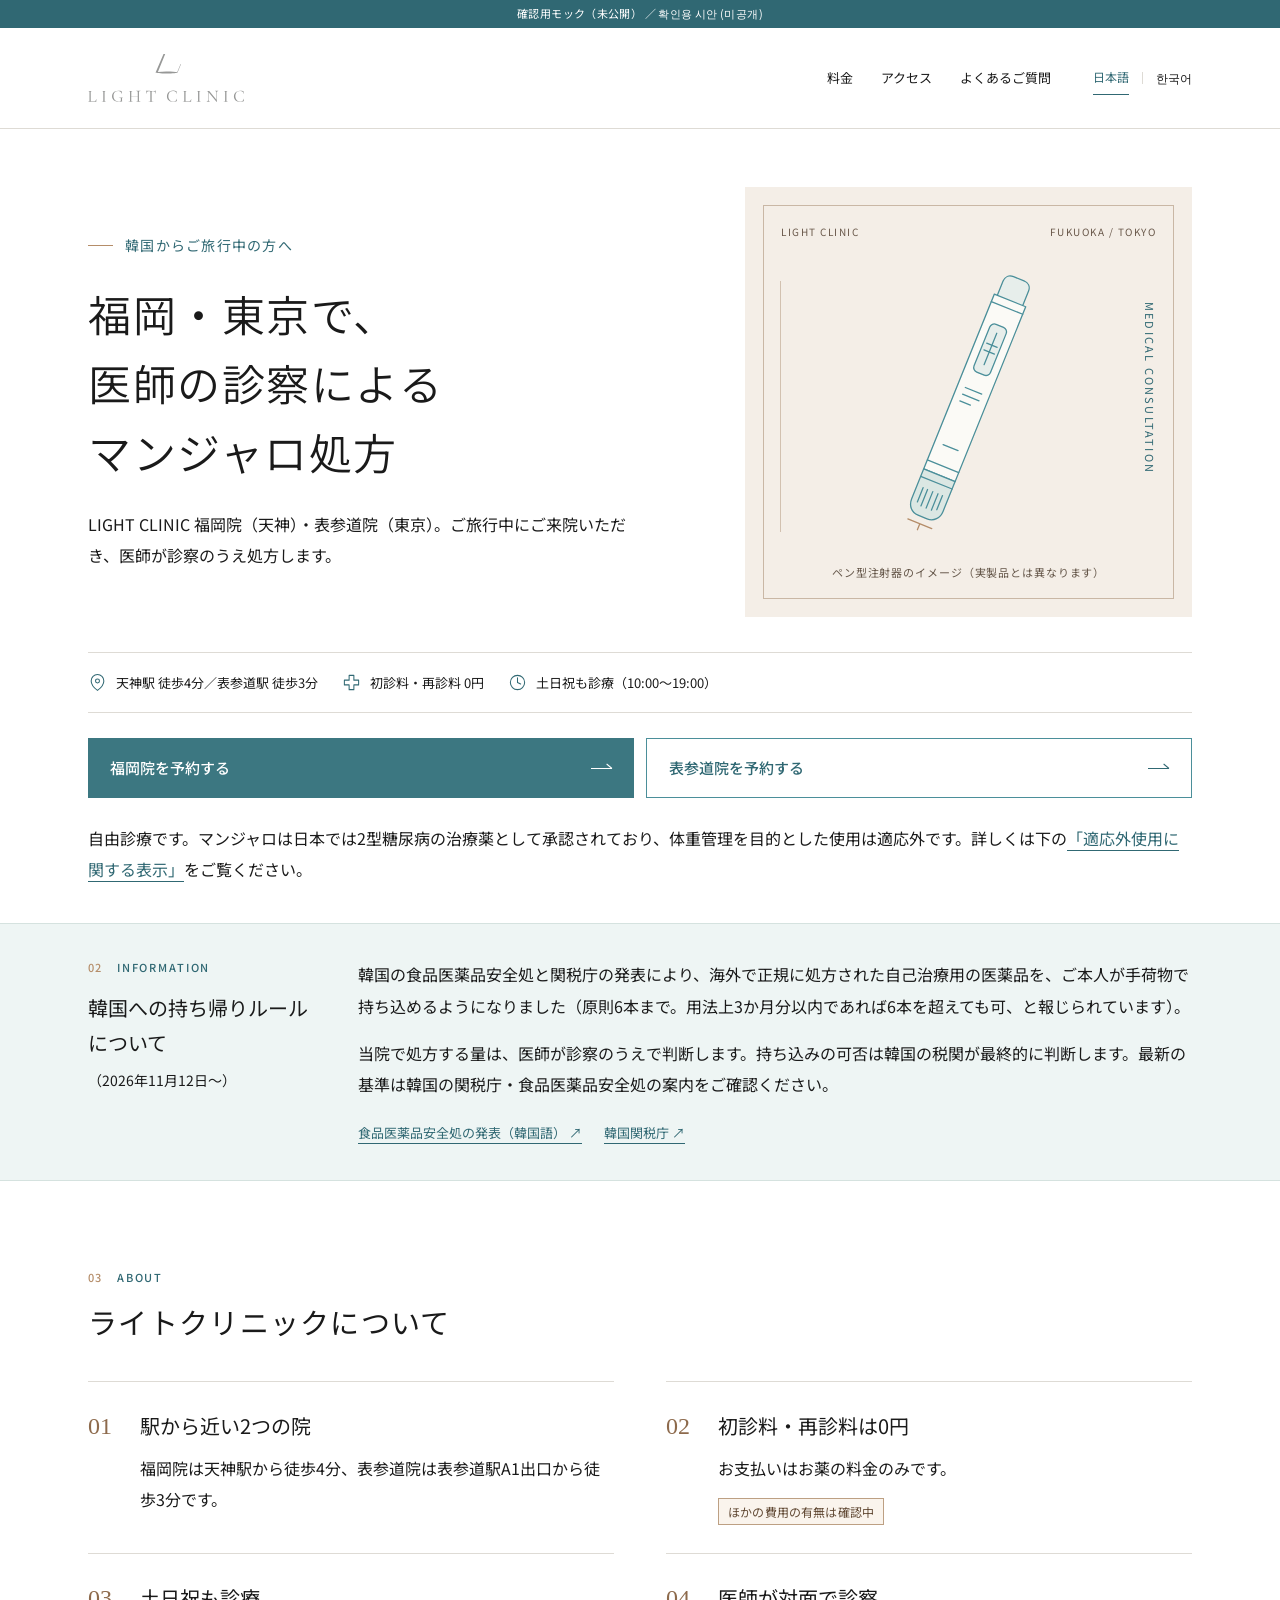
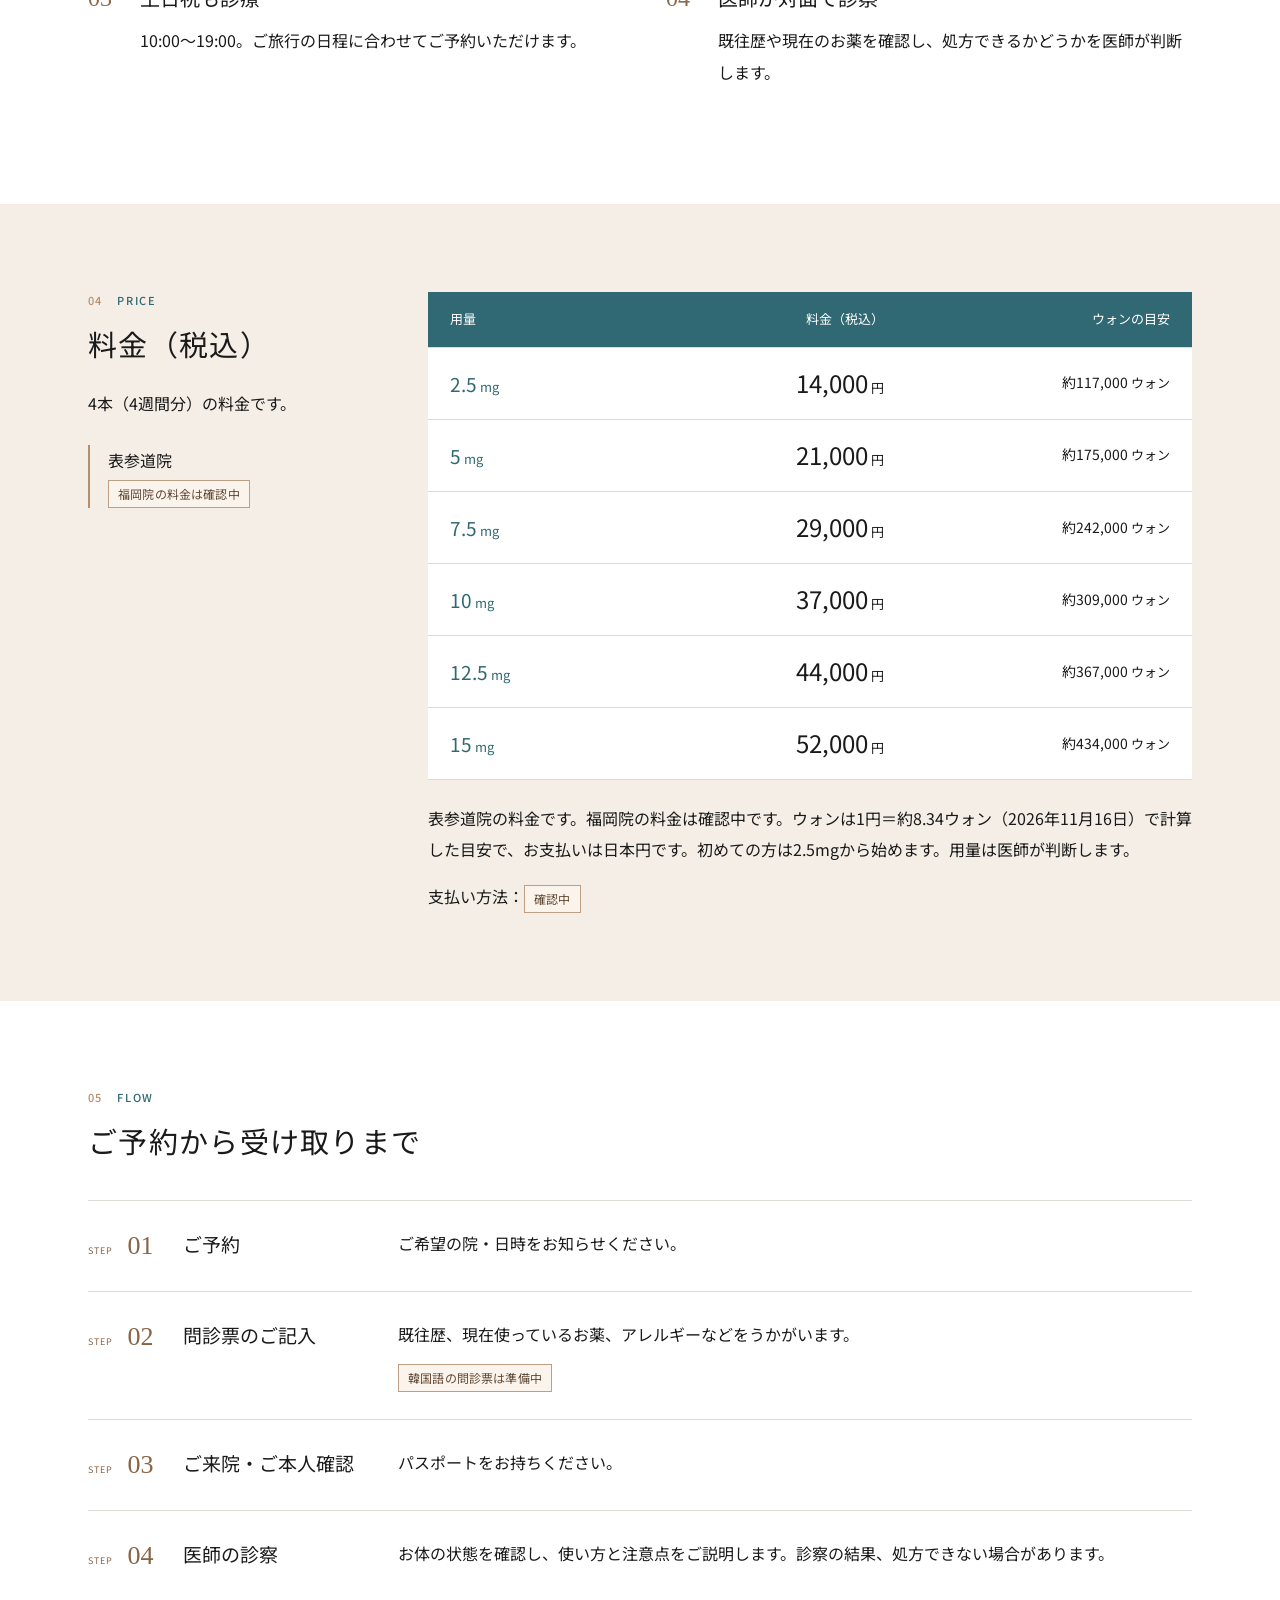
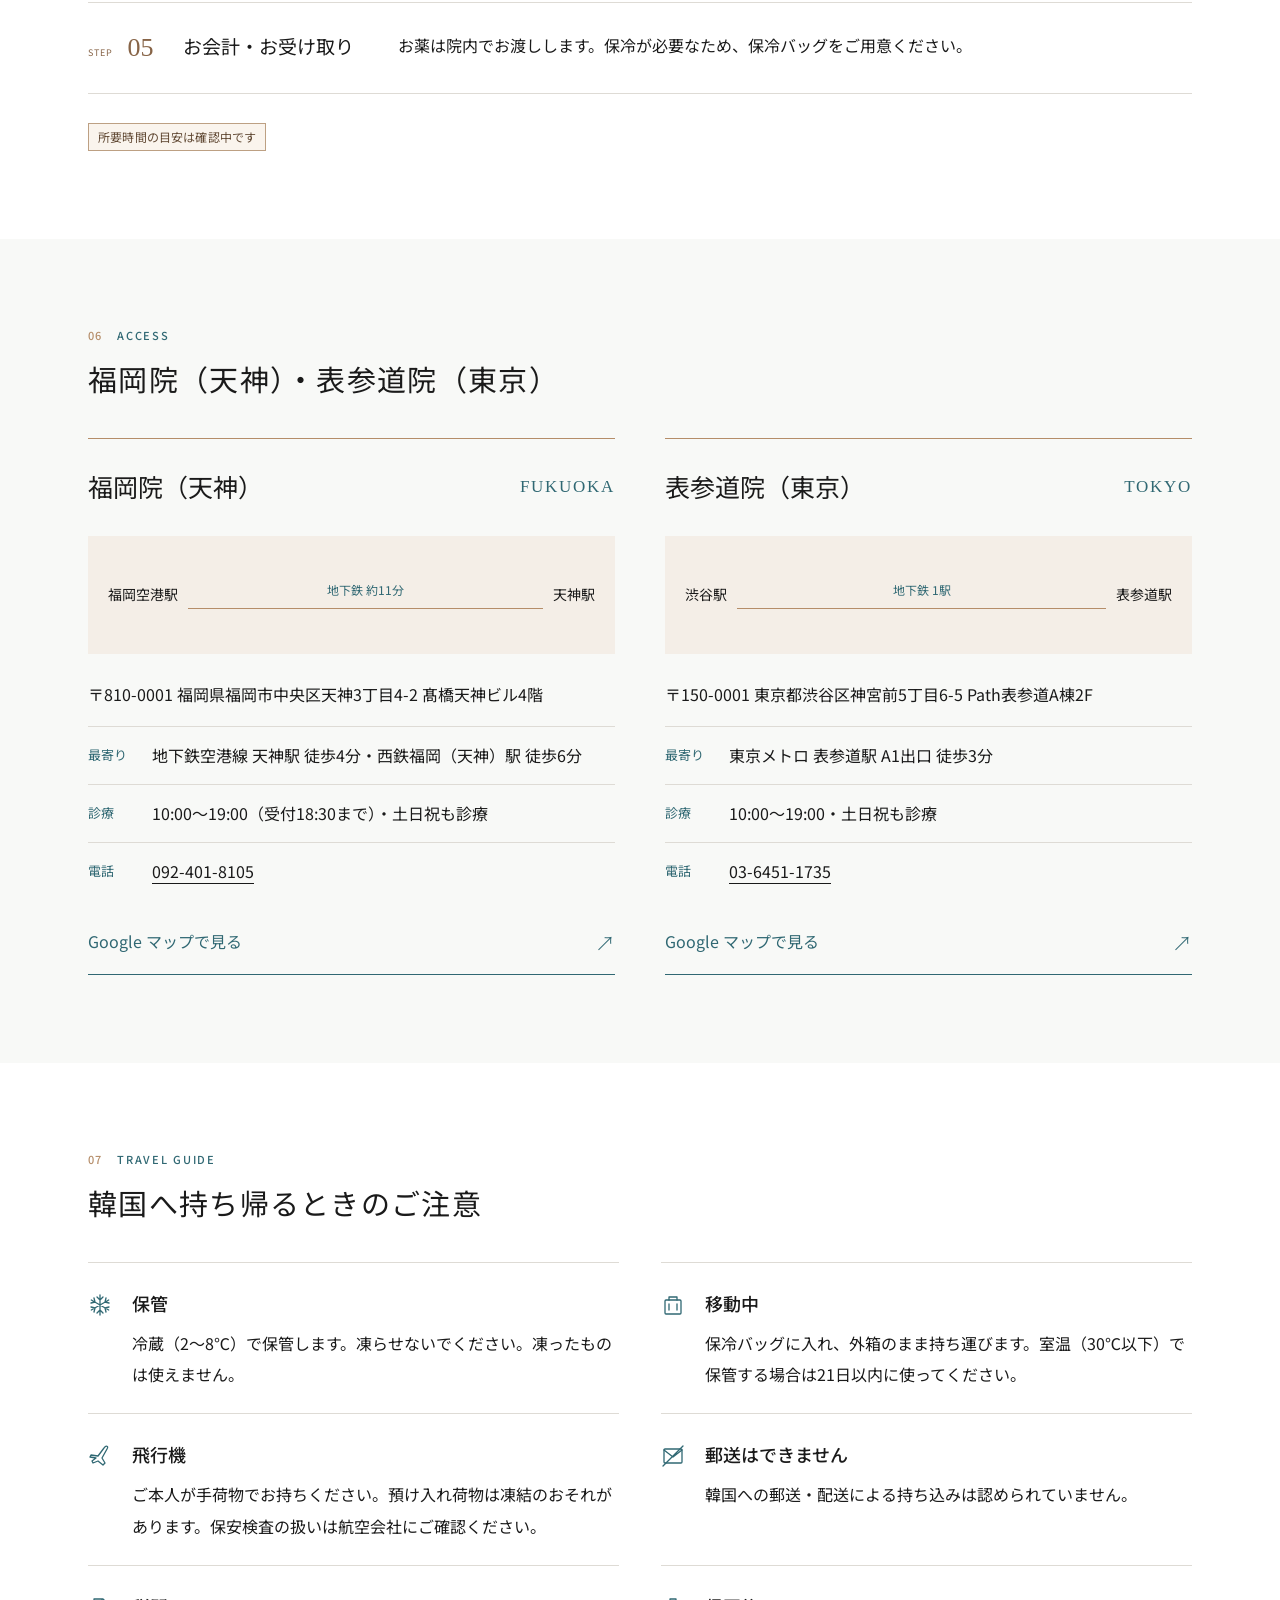
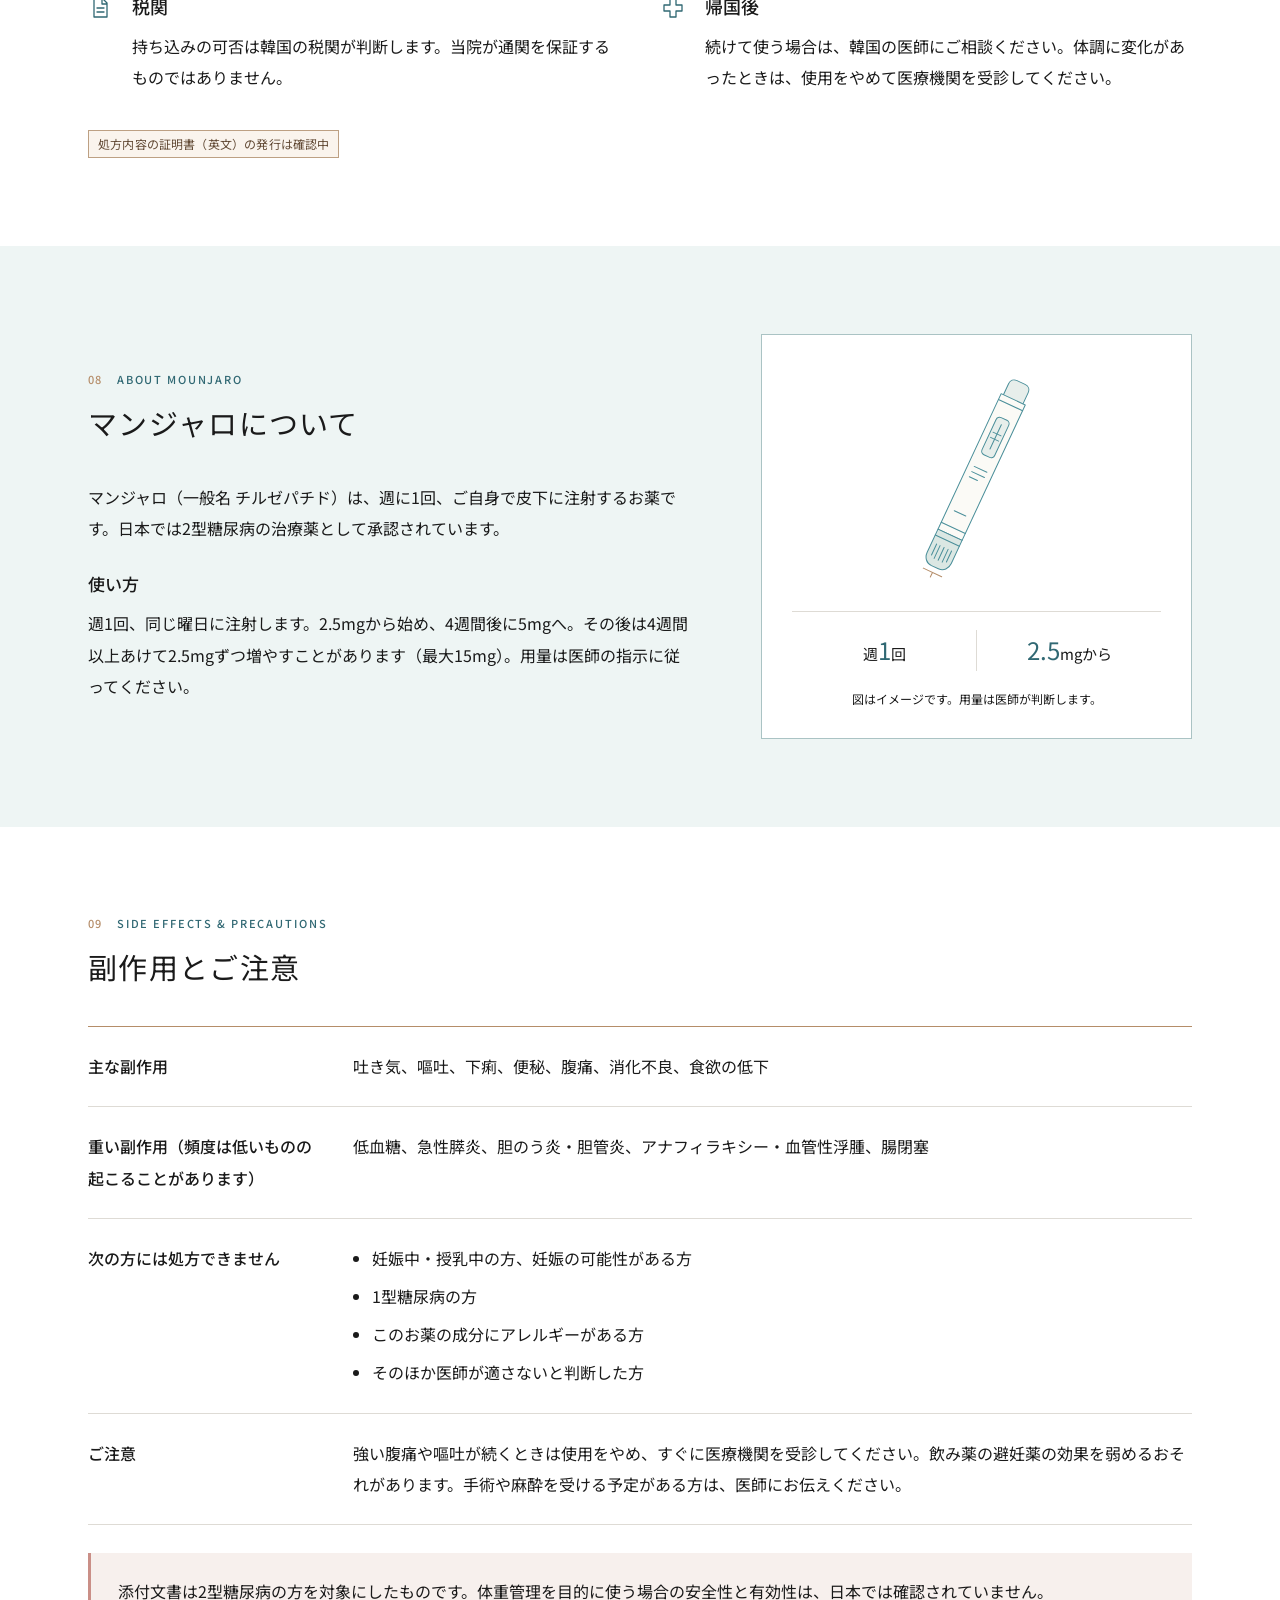
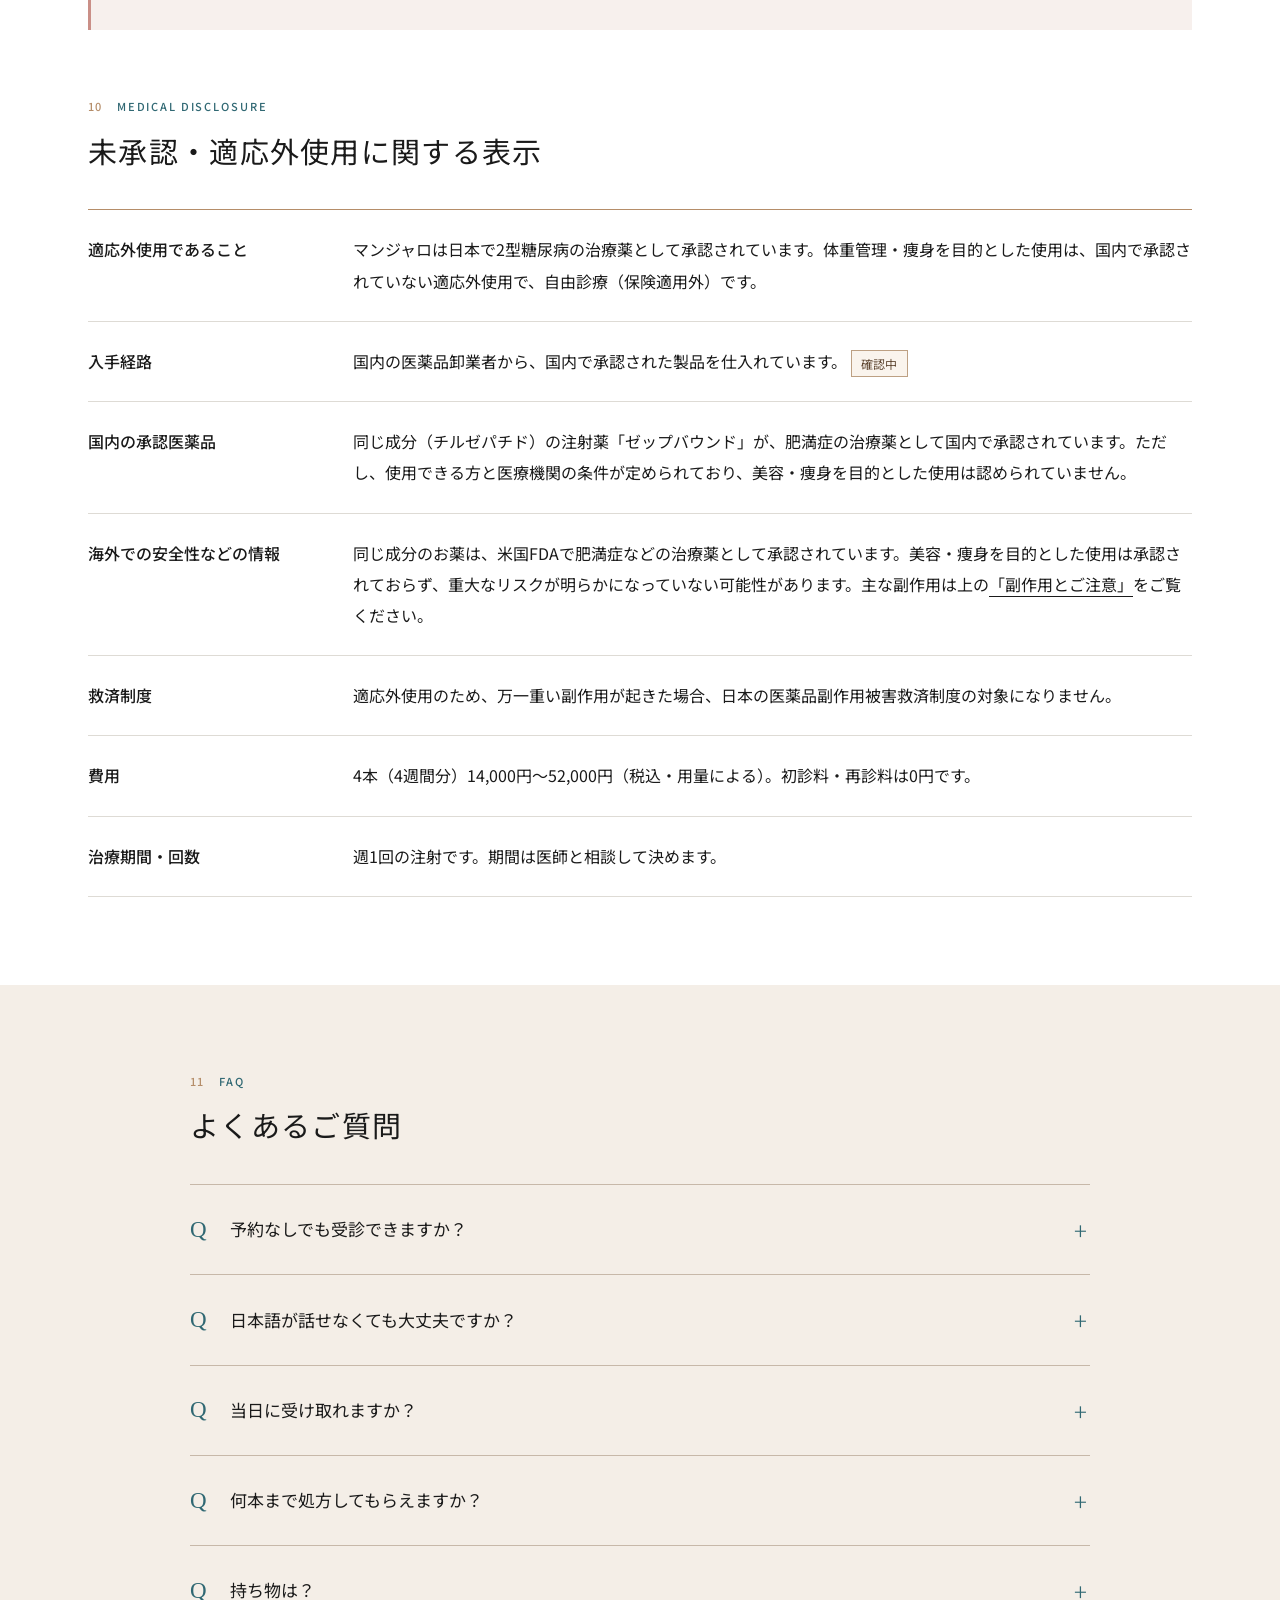
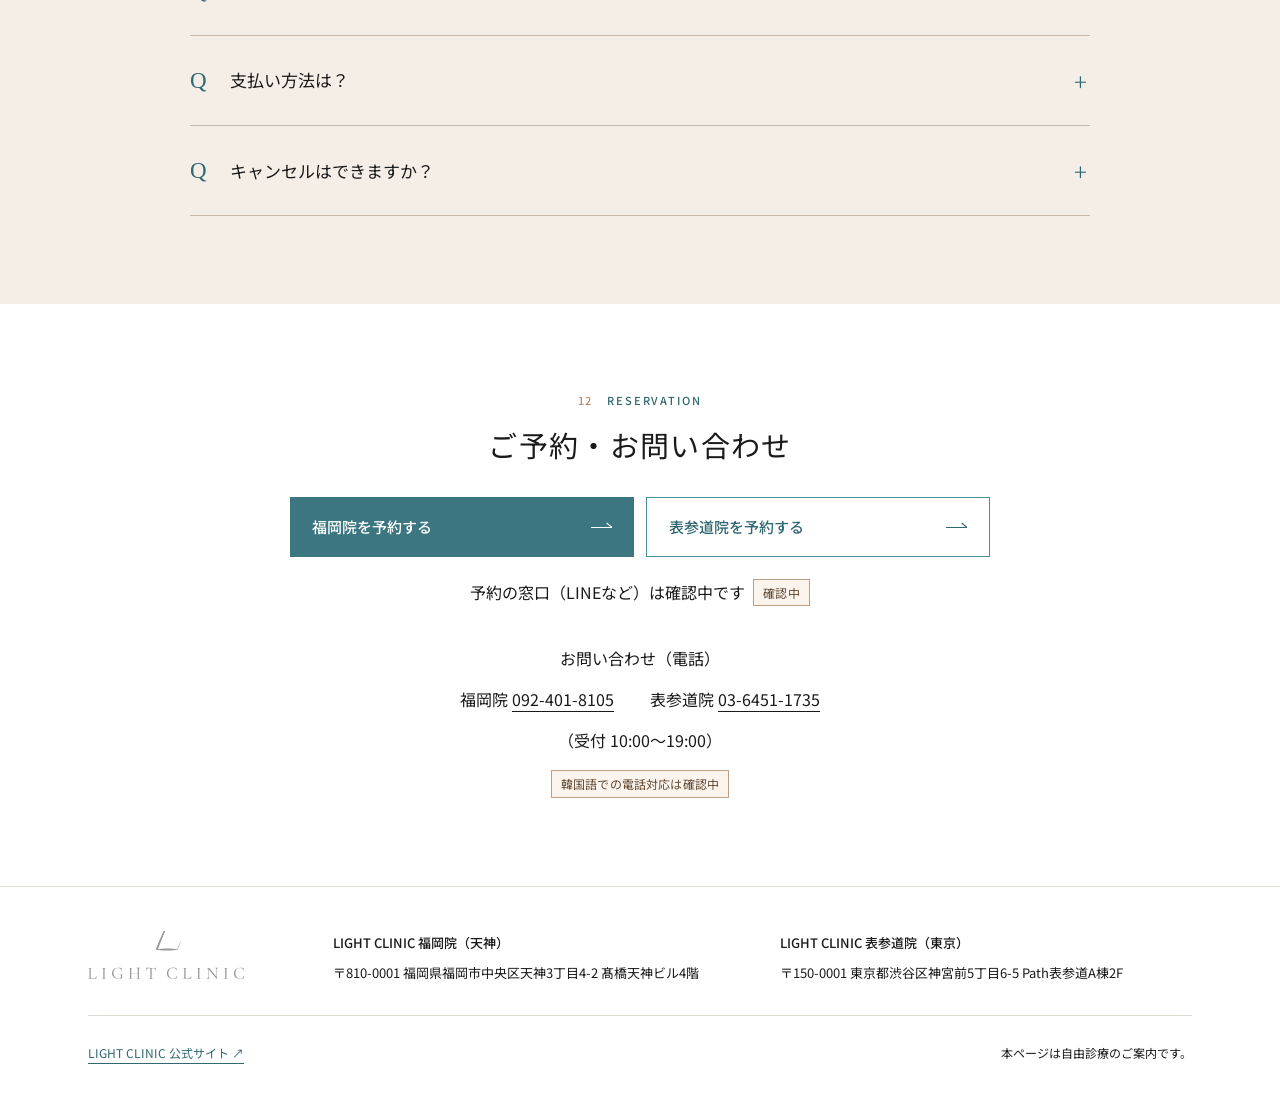
==== index.html @ 64d2b512 "LP mock for review (ja/ko), noindex Co-Authored-By: Claude Fable 5.2 <noreply@anthropic.com>" ====
<!doctype html>
<html lang="ja"><head><meta charset="utf-8"><meta name="viewport" content="width=device-width, initial-scale=1, viewport-fit=cover"><meta name="robots" content="noindex,nofollow"><meta name="description" content="韓国からご旅行中の方へ。LIGHT CLINIC 福岡院・表参道院での医師の診察によるマンジャロ処方、料金、ご来院の流れ、注意事項のご案内。確認用モックです。"><meta name="theme-color" content="#4b8f9a"><title>マンジャロ処方のご案内｜LIGHT CLINIC 福岡院・表参道院｜確認用モック</title><link rel="icon" type="image/svg+xml" href="assets/img/logo.svg"><link rel="preconnect" href="https://fonts.googleapis.com"><link rel="preconnect" href="https://fonts.gstatic.com" crossorigin><link href="https://fonts.googleapis.com/css2?family=Noto+Sans+JP:wght@350;400;500;600&family=Noto+Sans+KR:wght@350;400;500;600&display=swap" rel="stylesheet"><link rel="stylesheet" href="assets/css/style.css"><link rel="alternate" hreflang="ja" href="index.html"><link rel="alternate" hreflang="ko" href="ko/index.html"></head>
<body><div class="mock-banner"><span lang="ja">確認用モック（未公開）</span> ／ <span lang="ko">확인용 시안 (미공개)</span></div><a class="skip-link" href="#main">本文へ移動</a>
<header class="site-header wrap"><a class="brand" href="index.html" aria-label="LIGHT CLINIC"><img src="assets/img/logo.svg" width="156" height="48" alt="LIGHT CLINIC"></a><div class="header-right"><nav class="header-nav" aria-label="ページ内メニュー"><a href="#price">料金</a><a href="#access">アクセス</a><a href="#faq">よくあるご質問</a></nav><nav class="languages" aria-label="言語切り替え"><a href="index.html" lang="ja" hreflang="ja" aria-current="page">日本語</a><span class="language-divider" aria-hidden="true"></span><a href="ko/index.html" lang="ko" hreflang="ko" >한국어</a></nav></div></header><main id="main">
<section class="hero" data-block="1" id="intro"><div class="wrap"><div class="hero-grid"><div><p class="hero-kicker">韓国からご旅行中の方へ</p><h1><span>福岡・東京で、</span><span>医師の診察による</span><span>マンジャロ処方</span></h1><p class="hero-intro">LIGHT CLINIC 福岡院（天神）・表参道院（東京）。ご旅行中にご来院いただき、医師が診察のうえ処方します。</p></div><figure class="hero-art"><div class="hero-art-top" aria-hidden="true"><span>LIGHT CLINIC</span><span>FUKUOKA / TOKYO</span></div><span class="art-line" aria-hidden="true"></span><img src="assets/img/injection-pen.svg" width="150" height="360" alt="ペン型注射器を表した抽象的な線画"><span class="art-side" aria-hidden="true">MEDICAL CONSULTATION</span><figcaption>ペン型注射器のイメージ（実製品とは異なります）</figcaption></figure></div><ul class="hero-points"><li><svg class="small-icon" viewBox="0 0 24 24" fill="none" stroke="currentColor" stroke-width="1.3" stroke-linecap="round" stroke-linejoin="round" aria-hidden="true"><path d="M20 10c0 6-8 12-8 12S4 16 4 10a8 8 0 1 1 16 0Z"/><circle cx="12" cy="10" r="2.5"/></svg>天神駅 徒歩4分／表参道駅 徒歩3分</li><li><svg class="small-icon" viewBox="0 0 24 24" fill="none" stroke="currentColor" stroke-width="1.3" stroke-linecap="round" stroke-linejoin="round" aria-hidden="true"><path d="M9 3h6v6h6v6h-6v6H9v-6H3V9h6z"/></svg>初診料・再診料 0円</li><li><svg class="small-icon" viewBox="0 0 24 24" fill="none" stroke="currentColor" stroke-width="1.3" stroke-linecap="round" stroke-linejoin="round" aria-hidden="true"><circle cx="12" cy="12" r="9"/><path d="M12 6v6l4 2"/></svg>土日祝も診療（10:00〜19:00）</li></ul><div class="cta-pair"><a class="button " href="#reserve"><span class="button-copy">福岡院を予約する</span><span class="arrow" aria-hidden="true"></span></a><a class="button secondary" href="#reserve"><span class="button-copy">表参道院を予約する</span><span class="arrow" aria-hidden="true"></span></a></div><p class="hero-disclosure">自由診療です。マンジャロは日本では2型糖尿病の治療薬として承認されており、体重管理を目的とした使用は適応外です。詳しくは下の<a href="#disclosure">「適応外使用に関する表示」</a>をご覧ください。</p></div></section>
<section class="notice" data-block="2" id="notice"><div class="wrap notice-grid"><div><p class="eyebrow"><span class="section-number">02</span>INFORMATION</p><h2>韓国への持ち帰りルールについて<span class="notice-date">（2026年11月12日〜）</span></h2></div><div><p>韓国の食品医薬品安全処と関税庁の発表により、海外で正規に処方された自己治療用の医薬品を、ご本人が手荷物で持ち込めるようになりました（原則6本まで。用法上3か月分以内であれば6本を超えても可、と報じられています）。</p><p>当院で処方する量は、医師が診察のうえで判断します。持ち込みの可否は韓国の税関が最終的に判断します。最新の基準は韓国の関税庁・食品医薬品安全処の案内をご確認ください。</p><div class="source-links"><a href="https://www.mfds.go.kr/brd/m_99/view.do?seq=50487" target="_blank" rel="noopener noreferrer">食品医薬品安全処の発表（韓国語） ↗</a><a href="https://www.customs.go.kr/" target="_blank" rel="noopener noreferrer">韓国関税庁 ↗</a></div></div></div></section>
<section id="about" class="section " data-block="3"><div class="wrap"><div class="section-head"><p class="eyebrow"><span class="section-number">03</span>ABOUT</p><h2>ライトクリニックについて</h2></div><div class="about-grid"><div class="about-item"><span class="item-num" aria-hidden="true">01</span><div><h3>駅から近い2つの院</h3><div>福岡院は天神駅から徒歩4分、表参道院は表参道駅A1出口から徒歩3分です。</div></div></div><div class="about-item"><span class="item-num" aria-hidden="true">02</span><div><h3>初診料・再診料は0円</h3><div>お支払いはお薬の料金のみです。<p class="badge-line"><span class="badge">ほかの費用の有無は確認中</span></p></div></div></div><div class="about-item"><span class="item-num" aria-hidden="true">03</span><div><h3>土日祝も診療</h3><div>10:00〜19:00。ご旅行の日程に合わせてご予約いただけます。</div></div></div><div class="about-item"><span class="item-num" aria-hidden="true">04</span><div><h3>医師が対面で診察</h3><div>既往歴や現在のお薬を確認し、処方できるかどうかを医師が判断します。</div></div></div></div></div></section>
<section class="section price-section" id="price" data-block="4"><div class="wrap price-layout"><div><div class="section-head"><p class="eyebrow"><span class="section-number">04</span>PRICE</p><h2>料金（税込）</h2></div><p>4本（4週間分）の料金です。</p><div class="price-context">表参道院<br><span class="badge">福岡院の料金は確認中</span></div></div><div><table class="price-table"><caption class="visually-hidden">表参道院・4本（4週間分）の料金（税込）</caption><thead><tr><th scope="col">用量</th><th scope="col">料金（税込）</th><th scope="col">ウォンの目安</th></tr></thead><tbody><tr><th scope="row">2.5<span class="unit">mg</span></th><td>14,000<span class="unit">円</span></td><td>約117,000<span class="unit">ウォン</span></td></tr><tr><th scope="row">5<span class="unit">mg</span></th><td>21,000<span class="unit">円</span></td><td>約175,000<span class="unit">ウォン</span></td></tr><tr><th scope="row">7.5<span class="unit">mg</span></th><td>29,000<span class="unit">円</span></td><td>約242,000<span class="unit">ウォン</span></td></tr><tr><th scope="row">10<span class="unit">mg</span></th><td>37,000<span class="unit">円</span></td><td>約309,000<span class="unit">ウォン</span></td></tr><tr><th scope="row">12.5<span class="unit">mg</span></th><td>44,000<span class="unit">円</span></td><td>約367,000<span class="unit">ウォン</span></td></tr><tr><th scope="row">15<span class="unit">mg</span></th><td>52,000<span class="unit">円</span></td><td>約434,000<span class="unit">ウォン</span></td></tr></tbody></table><p class="table-notes">表参道院の料金です。福岡院の料金は確認中です。ウォンは1円＝約8.34ウォン（2026年11月16日）で計算した目安で、お支払いは日本円です。初めての方は2.5mgから始めます。用量は医師が判断します。</p><p>支払い方法：<span class="badge">確認中</span></p></div></div></section>
<section id="flow" class="section " data-block="5"><div class="wrap"><div class="section-head"><p class="eyebrow"><span class="section-number">05</span>FLOW</p><h2>ご予約から受け取りまで</h2></div><ol class="steps"><li class="step"><span class="step-index" aria-hidden="true">01</span><h3>ご予約</h3><div class="step-body">ご希望の院・日時をお知らせください。</div></li><li class="step"><span class="step-index" aria-hidden="true">02</span><h3>問診票のご記入</h3><div class="step-body">既往歴、現在使っているお薬、アレルギーなどをうかがいます。<p class="badge-line"><span class="badge">韓国語の問診票は準備中</span></p></div></li><li class="step"><span class="step-index" aria-hidden="true">03</span><h3>ご来院・ご本人確認</h3><div class="step-body">パスポートをお持ちください。</div></li><li class="step"><span class="step-index" aria-hidden="true">04</span><h3>医師の診察</h3><div class="step-body">お体の状態を確認し、使い方と注意点をご説明します。診察の結果、処方できない場合があります。</div></li><li class="step"><span class="step-index" aria-hidden="true">05</span><h3>お会計・お受け取り</h3><div class="step-body">お薬は院内でお渡しします。保冷が必要なため、保冷バッグをご用意ください。</div></li></ol><p class="flow-note"><span class="badge">所要時間の目安は確認中です</span></p></div></section>
<section id="access" class="section access-section" data-block="6"><div class="wrap"><div class="section-head"><p class="eyebrow"><span class="section-number">06</span>ACCESS</p><h2>福岡院（天神）・表参道院（東京）</h2></div><div class="clinics"><article class="clinic"><div class="clinic-name"><h3>福岡院（天神）</h3><span class="city">FUKUOKA</span></div><div class="route" aria-label="電車でのアクセス"><span class="route-stop">福岡空港駅</span><span class="route-connection">地下鉄 約11分</span><span class="route-stop">天神駅</span></div><address><span lang="ja">〒810-0001 福岡県福岡市中央区天神3丁目4-2 髙橋天神ビル4階</span></address><dl><div><dt>最寄り</dt><dd>地下鉄空港線 天神駅 徒歩4分・西鉄福岡（天神）駅 徒歩6分</dd></div><div><dt>診療</dt><dd>10:00〜19:00（受付18:30まで）・土日祝も診療</dd></div><div><dt>電話</dt><dd><a href="tel:092-401-8105">092-401-8105</a></dd></div></dl><a class="map-link" href="https://www.google.com/maps/search/?api=1&query=%E3%80%92810-0001%20%E7%A6%8F%E5%B2%A1%E7%9C%8C%E7%A6%8F%E5%B2%A1%E5%B8%82%E4%B8%AD%E5%A4%AE%E5%8C%BA%E5%A4%A9%E7%A5%9E3%E4%B8%81%E7%9B%AE4-2%20%E9%AB%99%E6%A9%8B%E5%A4%A9%E7%A5%9E%E3%83%93%E3%83%AB4%E9%9A%8E" target="_blank" rel="noopener noreferrer">Google マップで見る<span class="external" aria-hidden="true">↗</span></a></article><article class="clinic"><div class="clinic-name"><h3>表参道院（東京）</h3><span class="city">TOKYO</span></div><div class="route" aria-label="電車でのアクセス"><span class="route-stop">渋谷駅</span><span class="route-connection">地下鉄 1駅</span><span class="route-stop">表参道駅</span></div><address><span lang="ja">〒150-0001 東京都渋谷区神宮前5丁目6-5 Path表参道A棟2F</span></address><dl><div><dt>最寄り</dt><dd>東京メトロ 表参道駅 A1出口 徒歩3分</dd></div><div><dt>診療</dt><dd>10:00〜19:00・土日祝も診療</dd></div><div><dt>電話</dt><dd><a href="tel:03-6451-1735">03-6451-1735</a></dd></div></dl><a class="map-link" href="https://www.google.com/maps/search/?api=1&query=%E3%80%92150-0001%20%E6%9D%B1%E4%BA%AC%E9%83%BD%E6%B8%8B%E8%B0%B7%E5%8C%BA%E7%A5%9E%E5%AE%AE%E5%89%8D5%E4%B8%81%E7%9B%AE6-5%20Path%E8%A1%A8%E5%8F%82%E9%81%93A%E6%A3%9F2F" target="_blank" rel="noopener noreferrer">Google マップで見る<span class="external" aria-hidden="true">↗</span></a></article></div></div></section>
<section id="travel" class="section " data-block="7"><div class="wrap"><div class="section-head"><p class="eyebrow"><span class="section-number">07</span>TRAVEL GUIDE</p><h2>韓国へ持ち帰るときのご注意</h2></div><div class="travel-grid"><div class="travel-item"><svg class="small-icon" viewBox="0 0 24 24" fill="none" stroke="currentColor" stroke-width="1.3" stroke-linecap="round" stroke-linejoin="round" aria-hidden="true"><path d="M12 2v20M3.3 7l17.4 10M3.3 17 20.7 7M9 4l3 3 3-3M9 20l3-3 3 3M3 10l4-1-1-4M18 19l-1-4 4-1M3 14l4 1-1 4M18 5l-1 4 4 1"/></svg><div><h3>保管</h3><p>冷蔵（2〜8℃）で保管します。凍らせないでください。凍ったものは使えません。</p></div></div><div class="travel-item"><svg class="small-icon" viewBox="0 0 24 24" fill="none" stroke="currentColor" stroke-width="1.3" stroke-linecap="round" stroke-linejoin="round" aria-hidden="true"><rect x="4" y="7" width="16" height="14" rx="1"/><path d="M8 7V4h8v3M8 11v6M16 11v6"/></svg><div><h3>移動中</h3><p>保冷バッグに入れ、外箱のまま持ち運びます。室温（30℃以下）で保管する場合は21日以内に使ってください。</p></div></div><div class="travel-item"><svg class="small-icon" viewBox="0 0 24 24" fill="none" stroke="currentColor" stroke-width="1.3" stroke-linecap="round" stroke-linejoin="round" aria-hidden="true"><path d="m3 11 7 1 6-8c2-3 5-2 3 1l-5 9 3 5-2 2-5-4-5 2-1-2 4-3-6-1z"/></svg><div><h3>飛行機</h3><p>ご本人が手荷物でお持ちください。預け入れ荷物は凍結のおそれがあります。保安検査の扱いは航空会社にご確認ください。</p></div></div><div class="travel-item"><svg class="small-icon" viewBox="0 0 24 24" fill="none" stroke="currentColor" stroke-width="1.3" stroke-linecap="round" stroke-linejoin="round" aria-hidden="true"><rect x="3" y="5" width="18" height="14" rx="1"/><path d="m3 6 9 7 9-7M2 22 22 2"/></svg><div><h3>郵送はできません</h3><p>韓国への郵送・配送による持ち込みは認められていません。</p></div></div><div class="travel-item"><svg class="small-icon" viewBox="0 0 24 24" fill="none" stroke="currentColor" stroke-width="1.3" stroke-linecap="round" stroke-linejoin="round" aria-hidden="true"><path d="M6 3h9l4 4v14H6zM14 3v5h5M9 12h7M9 16h7"/></svg><div><h3>税関</h3><p>持ち込みの可否は韓国の税関が判断します。当院が通関を保証するものではありません。</p></div></div><div class="travel-item"><svg class="small-icon" viewBox="0 0 24 24" fill="none" stroke="currentColor" stroke-width="1.3" stroke-linecap="round" stroke-linejoin="round" aria-hidden="true"><path d="M9 3h6v6h6v6h-6v6H9v-6H3V9h6z"/></svg><div><h3>帰国後</h3><p>続けて使う場合は、韓国の医師にご相談ください。体調に変化があったときは、使用をやめて医療機関を受診してください。</p></div></div></div><p class="badge-line"><span class="badge">処方内容の証明書（英文）の発行は確認中</span></p></div></section>
<section class="section medicine-section" id="medicine" data-block="8"><div class="wrap medicine-layout"><div class="medicine-text"><div class="section-head"><p class="eyebrow"><span class="section-number">08</span>ABOUT MOUNJARO</p><h2>マンジャロについて</h2></div><p>マンジャロ（一般名 チルゼパチド）は、週に1回、ご自身で皮下に注射するお薬です。日本では2型糖尿病の治療薬として承認されています。</p><h3>使い方</h3><p>週1回、同じ曜日に注射します。2.5mgから始め、4週間後に5mgへ。その後は4週間以上あけて2.5mgずつ増やすことがあります（最大15mg）。用量は医師の指示に従ってください。</p></div><figure class="medicine-diagram"><img src="assets/img/injection-pen.svg" width="150" height="360" loading="lazy" alt="ペン型注射器を表した抽象的な線画"><div class="medicine-facts"><div>週<strong>1</strong>回</div><div><strong>2.5</strong>mgから</div></div><figcaption>図はイメージです。用量は医師が判断します。</figcaption></figure></div></section>
<section id="safety" class="section safety-section" data-block="9"><div class="wrap"><div class="section-head"><p class="eyebrow"><span class="section-number">09</span>SIDE EFFECTS & PRECAUTIONS</p><h2>副作用とご注意</h2></div><dl class="medical-list"><div><dt>主な副作用</dt><dd>吐き気、嘔吐、下痢、便秘、腹痛、消化不良、食欲の低下</dd></div><div><dt>重い副作用（頻度は低いものの起こることがあります）</dt><dd>低血糖、急性膵炎、胆のう炎・胆管炎、アナフィラキシー・血管性浮腫、腸閉塞</dd></div><div><dt>次の方には処方できません</dt><dd><ul><li>妊娠中・授乳中の方、妊娠の可能性がある方</li><li>1型糖尿病の方</li><li>このお薬の成分にアレルギーがある方</li><li>そのほか医師が適さないと判断した方</li></ul></dd></div><div><dt>ご注意</dt><dd>強い腹痛や嘔吐が続くときは使用をやめ、すぐに医療機関を受診してください。飲み薬の避妊薬の効果を弱めるおそれがあります。手術や麻酔を受ける予定がある方は、医師にお伝えください。</dd></div></dl><p class="medical-callout">添付文書は2型糖尿病の方を対象にしたものです。体重管理を目的に使う場合の安全性と有効性は、日本では確認されていません。</p></div></section>
<section id="disclosure" class="section disclosure-section" data-block="10"><div class="wrap"><div class="section-head"><p class="eyebrow"><span class="section-number">10</span>MEDICAL DISCLOSURE</p><h2>未承認・適応外使用に関する表示</h2></div><dl class="medical-list"><div><dt>適応外使用であること</dt><dd>マンジャロは日本で2型糖尿病の治療薬として承認されています。体重管理・痩身を目的とした使用は、国内で承認されていない適応外使用で、自由診療（保険適用外）です。</dd></div><div><dt>入手経路</dt><dd>国内の医薬品卸業者から、国内で承認された製品を仕入れています。 <span class="badge">確認中</span></dd></div><div><dt>国内の承認医薬品</dt><dd>同じ成分（チルゼパチド）の注射薬「ゼップバウンド」が、肥満症の治療薬として国内で承認されています。ただし、使用できる方と医療機関の条件が定められており、美容・痩身を目的とした使用は認められていません。</dd></div><div><dt>海外での安全性などの情報</dt><dd>同じ成分のお薬は、米国FDAで肥満症などの治療薬として承認されています。美容・痩身を目的とした使用は承認されておらず、重大なリスクが明らかになっていない可能性があります。主な副作用は上の<a href="#safety">「副作用とご注意」</a>をご覧ください。</dd></div><div><dt>救済制度</dt><dd>適応外使用のため、万一重い副作用が起きた場合、日本の医薬品副作用被害救済制度の対象になりません。</dd></div><div><dt>費用</dt><dd>4本（4週間分）14,000円〜52,000円（税込・用量による）。初診料・再診料は0円です。</dd></div><div><dt>治療期間・回数</dt><dd>週1回の注射です。期間は医師と相談して決めます。</dd></div></dl></div></section>
<section id="faq" class="section faq-section" data-block="11"><div class="narrow"><div class="section-head"><p class="eyebrow"><span class="section-number">11</span>FAQ</p><h2>よくあるご質問</h2></div><div class="faq-list"><details><summary>予約なしでも受診できますか？</summary><div class="faq-answer"><p>ご予約をお願いしています。</p></div></details><details><summary>日本語が話せなくても大丈夫ですか？</summary><div class="faq-answer"><p>韓国語でのご案内方法は確認中です。 <span class="badge">確認中</span></p></div></details><details><summary>当日に受け取れますか？</summary><div class="faq-answer"><p>診察のうえ処方となった場合、当日に院内でお渡しします。在庫の状況により、お渡しできない用量がある場合があります。</p></div></details><details><summary>何本まで処方してもらえますか？</summary><div class="faq-answer"><p>医師が診察のうえで判断します。初めての方は2.5mgから始めます。</p></div></details><details><summary>持ち物は？</summary><div class="faq-answer"><p>パスポート、現在使っているお薬が分かるもの、保冷バッグをお持ちください。</p></div></details><details><summary>支払い方法は？</summary><div class="faq-answer"><p>確認中です。 <span class="badge">確認中</span></p></div></details><details><summary>キャンセルはできますか？</summary><div class="faq-answer"><p>確認中です。 <span class="badge">確認中</span></p></div></details></div></div></section>
<section id="reserve" class="section reserve-section" data-block="12"><div class="wrap"><div class="section-head"><p class="eyebrow"><span class="section-number">12</span>RESERVATION</p><h2>ご予約・お問い合わせ</h2></div><div class="cta-pair"><a class="button " href="#reserve"><span class="button-copy">福岡院を予約する</span><span class="arrow" aria-hidden="true"></span></a><a class="button secondary" href="#reserve"><span class="button-copy">表参道院を予約する</span><span class="arrow" aria-hidden="true"></span></a></div><p class="reserve-note">予約の窓口（LINEなど）は確認中です <span class="badge">確認中</span></p><div class="phone-block"><p>お問い合わせ（電話）</p><div class="phones"><span>福岡院 <a href="tel:092-401-8105">092-401-8105</a></span><span>表参道院 <a href="tel:03-6451-1735">03-6451-1735</a></span></div><p>（受付 10:00〜19:00）</p><p class="badge-line"><span class="badge">韓国語での電話対応は確認中</span></p></div></div></section>
</main><footer class="site-footer"><div class="wrap"><div class="footer-main"><a class="brand" href="https://light-clinic.co.jp/" target="_blank" rel="noopener noreferrer"><img src="assets/img/logo.svg" width="156" height="48" loading="lazy" alt="LIGHT CLINIC"></a>
<address><b>LIGHT CLINIC 福岡院（天神）</b><span lang="ja">〒810-0001 福岡県福岡市中央区天神3丁目4-2 髙橋天神ビル4階</span></address>
<address><b>LIGHT CLINIC 表参道院（東京）</b><span lang="ja">〒150-0001 東京都渋谷区神宮前5丁目6-5 Path表参道A棟2F</span></address>
</div><div class="footer-bottom"><a class="official-link" href="https://light-clinic.co.jp/" target="_blank" rel="noopener noreferrer">LIGHT CLINIC 公式サイト ↗</a><p>本ページは自由診療のご案内です。</p></div></div></footer><nav class="mobile-reserve" aria-label="予約のご案内"><p class="mobile-reserve-note">確認用モック · 予約の窓口は確認中</p><div class="cta-pair"><a class="button " href="#reserve"><span class="button-copy">福岡院を予約する</span><span class="arrow" aria-hidden="true"></span></a><a class="button secondary" href="#reserve"><span class="button-copy">表参道院を予約する</span><span class="arrow" aria-hidden="true"></span></a></div></nav></body></html>
---- assets/css/style.css ----
@charset "UTF-8";
:root{--teal:#4b8f9a;--deep:#306873;--button:#3c7781;--beige:#f4eee7;--pink:#ca8f87;--gold:#b58d69;--ink:#1a1a1a;--line:#dedbd5;--pale:#eef5f4;--white:#fff;--font:'Noto Sans JP',sans-serif}
*{box-sizing:border-box}html{scroll-behavior:smooth;scroll-padding-top:24px}body{margin:0;color:var(--ink);background:#fff;font-family:var(--font);font-size:16px;line-height:1.95;-webkit-text-size-adjust:100%;text-rendering:optimizeLegibility}html:lang(ko){--font:'Noto Sans KR',sans-serif;word-break:keep-all;overflow-wrap:anywhere}a{color:inherit;text-underline-offset:5px}button,a,summary{-webkit-tap-highlight-color:transparent}a:focus-visible,summary:focus-visible{outline:3px solid var(--deep);outline-offset:5px}img,svg{display:block;max-width:100%}img{height:auto}p,h1,h2,h3,figure,dl,dd{margin:0}p+p{margin-top:16px}h1,h2,h3{font-weight:400}ul,ol{margin:0;padding:0;list-style:none}address{font-style:normal}section{scroll-margin-top:24px}.wrap{width:min(1104px,calc(100% - 80px));margin-inline:auto}.narrow{width:min(900px,calc(100% - 80px));margin-inline:auto}.mock-banner{text-align:center;background:var(--deep);color:white;font-size:11px;letter-spacing:.035em;padding:5px 12px;line-height:1.6}.site-header{min-height:100px;display:flex;align-items:center;justify-content:space-between;gap:30px}.brand img{width:156px;height:48px}.header-right{display:flex;align-items:center;gap:42px}.header-nav{display:flex;gap:28px;font-size:13px}.header-nav a{text-decoration:none}.languages{display:flex;align-items:center;gap:13px;white-space:nowrap;font-size:12px;line-height:2}.languages a{padding-block:5px;text-decoration:none}.languages a[aria-current]{border-bottom:1px solid var(--deep);color:var(--deep)}.language-divider{height:12px;border-left:1px solid var(--line)}.skip-link{position:absolute;left:16px;top:-100px;z-index:50;background:#fff;padding:10px 16px}.skip-link:focus{top:42px}.eyebrow{font-size:11px;letter-spacing:.17em;color:var(--deep);font-weight:500;line-height:1.5;text-transform:uppercase}.hero{border-top:1px solid var(--line);padding:58px 0 38px;position:relative}.hero-grid{display:grid;grid-template-columns:1.35fr 1fr;gap:54px;align-items:center}.hero-kicker{font-size:14px;letter-spacing:.09em;color:var(--deep);margin:0 0 20px;display:flex;align-items:center;gap:12px}.hero-kicker:before{content:'';display:block;width:25px;height:1px;background:var(--gold)}h1{font-size:43px;line-height:1.6;letter-spacing:.035em;font-weight:350}h1 span{display:block}.hero-intro{margin-top:23px;max-width:560px}.hero-art{position:relative;background:var(--beige);min-height:430px;display:flex;align-items:center;justify-content:center;padding:38px;isolation:isolate}.hero-art:before{content:'';position:absolute;inset:18px;border:1px solid #c9b7a5;pointer-events:none}.hero-art-top{position:absolute;top:35px;left:36px;right:36px;display:flex;justify-content:space-between;font-size:10px;letter-spacing:.15em;color:#6a594b}.hero-art img{width:180px;height:290px;transform:rotate(22deg)}.hero-art figcaption{position:absolute;bottom:33px;left:36px;right:36px;text-align:center;font-size:11px;color:#66584b;letter-spacing:.08em}.art-line{position:absolute;left:35px;top:94px;bottom:85px;width:1px;background:#d2c1b0}.art-side{position:absolute;right:32px;top:115px;writing-mode:vertical-rl;font-size:11px;letter-spacing:.2em;color:var(--deep)}.hero-points{display:flex;flex-wrap:wrap;gap:10px 24px;border-block:1px solid var(--line);padding:17px 0;margin-top:35px;font-size:13px}.hero-points li{display:flex;align-items:center;gap:9px}.small-icon{width:19px;height:19px;flex:0 0 19px;color:var(--deep)}.cta-pair{display:grid;grid-template-columns:1fr 1fr;gap:12px;margin-top:25px}.button{min-height:60px;background:var(--button);color:#fff;display:flex;align-items:center;justify-content:space-between;gap:10px;padding:15px 22px;text-decoration:none;font-size:15px;line-height:1.6;font-weight:500;transition:background .18s}.mobile-break{display:none}.button:hover{background:var(--deep)}.button.secondary{background:#fff;border:1px solid var(--teal);color:var(--deep)}.button.secondary:hover{background:var(--pale)}.arrow{display:inline-block;width:21px;height:10px;flex:0 0 21px;border-bottom:1px solid currentColor;position:relative;transform:translateY(-4px)}.arrow:after{content:'';position:absolute;right:0;bottom:-1px;width:7px;border-top:1px solid currentColor;transform:rotate(40deg);transform-origin:right}.hero-disclosure{margin-top:25px;font-size:16px;line-height:1.95}.hero-disclosure a{color:var(--deep)}.section{padding:88px 0}.section-head{margin-bottom:35px}.section-head .eyebrow{margin-bottom:12px}.section-head h2{font-size:29px;letter-spacing:.045em;line-height:1.65}.section-number{color:var(--gold);margin-right:15px;letter-spacing:.08em}.notice{background:var(--pale);padding:35px 0;border-block:1px solid #d5e2df}.notice-grid{display:grid;grid-template-columns:230px 1fr;gap:40px}.notice .eyebrow{margin-bottom:14px}.notice h2{font-size:20px;line-height:1.75}.notice-date{display:block;font-size:14px;margin-top:8px}.source-links{display:flex;flex-wrap:wrap;gap:6px 22px;margin-top:20px;font-size:13px;color:var(--deep)}.about-grid{display:grid;grid-template-columns:1fr 1fr;gap:0 52px}.about-item{padding:24px 0 28px;border-top:1px solid var(--line);display:grid;grid-template-columns:35px 1fr;gap:17px}.item-num{font-family:Georgia,serif;font-size:24px;color:#8d6a4c;line-height:1.7}.about-item h3{font-size:20px;margin-bottom:8px}.badge{display:inline-block;padding:2px 9px;border:1px solid #bda083;background:#faf4ed;color:#624a35;font-size:12px;line-height:1.8;vertical-align:middle;font-weight:400;letter-spacing:.015em}.badge-line{margin-top:10px}.price-section{background:var(--beige)}.price-layout{display:grid;grid-template-columns:280px 1fr;gap:60px;align-items:start}.price-section .section-head{margin-bottom:20px}.price-context{border-left:2px solid var(--gold);padding-left:18px;margin-top:26px}.price-table{width:100%;border-collapse:collapse;font-variant-numeric:tabular-nums;table-layout:fixed;background:#fff}.price-table th,.price-table td{padding:17px 22px;text-align:right;border-bottom:1px solid var(--line);vertical-align:middle}.price-table thead th{background:var(--deep);color:#fff;font-size:13px;font-weight:400;line-height:1.6}.price-table th:first-child{width:25%;text-align:left}.price-table tbody th{font-weight:400;font-size:19px;color:var(--deep)}.price-table td:nth-child(2){font-size:24px;line-height:1.5}.price-table td:nth-child(3){font-size:14px}.unit{font-size:13px;margin-left:3px}.table-notes{margin-top:23px}.steps{counter-reset:steps;border-top:1px solid var(--line)}.step{display:grid;grid-template-columns:70px 190px 1fr;gap:25px;padding:27px 0;border-bottom:1px solid var(--line)}.step-index{color:#876447;font-family:Georgia,serif;font-size:26px;line-height:1.4;display:flex;gap:15px;align-items:baseline}.step-index:before{content:'STEP';font-family:var(--font);font-size:9px;letter-spacing:.1em}.step h3{font-size:19px;line-height:1.7}.flow-note{margin-top:25px}.access-section{background:#f8f9f7}.clinics{display:grid;grid-template-columns:1fr 1fr;gap:50px}.clinic{min-width:0;border-top:1px solid var(--gold);padding-top:23px}.clinic-name{display:flex;justify-content:space-between;align-items:center;gap:15px;margin-bottom:25px}.clinic-name h3{font-size:25px}.city{font-family:Georgia,serif;color:var(--deep);font-size:17px;letter-spacing:.1em}.route{display:flex;align-items:center;min-height:118px;gap:10px;background:var(--beige);padding:20px;font-size:14px;line-height:1.65;margin-bottom:25px}.route-stop{max-width:40%;text-align:center}.route-connection{flex:1;min-width:35px;text-align:center;color:var(--deep);font-size:12px}.route-connection:after{content:'';display:block;width:100%;border-top:1px solid var(--gold);margin-top:8px}.clinic address{margin-bottom:16px}.address-reading{display:block;font-size:14px;margin-top:6px}.clinic dl>div{display:grid;grid-template-columns:52px 1fr;gap:12px;padding:13px 0;border-top:1px solid var(--line)}.clinic dt{color:var(--deep);font-size:13px;padding-top:2px}.map-link{display:flex;justify-content:space-between;align-items:center;border-bottom:1px solid var(--deep);padding:12px 0;color:var(--deep);text-decoration:none;margin-top:10px}.external{font-size:20px;font-weight:300}.travel-grid{display:grid;grid-template-columns:1fr 1fr;gap:0 42px}.travel-item{display:grid;grid-template-columns:28px 1fr;gap:16px;padding:23px 0;border-top:1px solid var(--line)}.travel-item .small-icon{margin-top:7px;width:24px;height:24px}.travel-item h3{font-size:18px;font-weight:500;margin-bottom:7px}.medicine-section{background:var(--pale)}.medicine-layout{display:grid;grid-template-columns:1.4fr 1fr;gap:70px;align-items:center}.medicine-text h3{font-size:17px;font-weight:500;margin:23px 0 8px}.medicine-diagram{margin:0;border:1px solid #aac3c4;padding:28px 30px;background:#fff}.medicine-diagram img{height:230px;width:100%;object-fit:contain;transform:rotate(25deg)}.medicine-facts{display:flex;border-top:1px solid var(--line);margin-top:18px;padding-top:18px}.medicine-facts div{flex:1;text-align:center;line-height:1.7;font-size:15px}.medicine-facts div+div{border-left:1px solid var(--line)}.medicine-facts strong{font-size:24px;font-weight:400;color:var(--deep)}.medicine-diagram figcaption{font-size:12px;text-align:center;margin-top:16px}.safety-section{padding-bottom:0}.medical-list{border-top:1px solid var(--gold)}.medical-list>div{display:grid;grid-template-columns:230px 1fr;gap:35px;padding:24px 0;border-bottom:1px solid var(--line)}.medical-list dt{font-size:16px;font-weight:500}.medical-list dd{font-size:16px;color:var(--ink)}.medical-list li+li{margin-top:7px}.medical-list ul{list-style:disc;padding-left:1.2em}.medical-callout{background:#f7f0ed;border-left:3px solid var(--pink);padding:23px 27px;margin-top:28px;font-size:16px;color:var(--ink)}.disclosure-section{padding-top:68px}.disclosure-section .medical-list>div{grid-template-columns:230px 1fr}.faq-section{background:var(--beige)}.faq-list{border-top:1px solid #c7b8a9}.faq-list details{border-bottom:1px solid #c7b8a9}.faq-list summary{display:flex;align-items:center;gap:20px;cursor:pointer;padding:23px 0;list-style:none;line-height:1.8;font-size:17px}.faq-list summary::-webkit-details-marker{display:none}.faq-list summary:before{content:'Q';color:var(--deep);font-family:Georgia,serif;font-size:23px;flex:0 0 20px}.faq-list summary:after{content:'+';margin-left:auto;flex:0 0 20px;text-align:center;font-size:24px;color:var(--deep);font-weight:300}.faq-list details[open] summary:after{content:'−'}.faq-answer{padding:0 40px 25px}.reserve-section{text-align:center;border-bottom:1px solid var(--line)}.reserve-section .cta-pair{max-width:700px;margin:28px auto 20px}.reserve-section .section-head{margin-bottom:20px}.reserve-note{display:flex;align-items:center;justify-content:center;flex-wrap:wrap;gap:8px}.phone-block{margin-top:35px}.phones{display:flex;justify-content:center;gap:36px;flex-wrap:wrap;margin:10px 0}.phones a{white-space:nowrap}.site-footer{padding:44px 0 35px}.footer-main{display:grid;grid-template-columns:210px 1fr 1fr;gap:35px}.footer-main .brand{align-self:start}.footer-main address{font-size:13px;line-height:1.9}.footer-main address b{font-weight:500;display:block;margin-bottom:5px}.footer-bottom{border-top:1px solid var(--line);padding-top:25px;margin-top:30px;display:flex;justify-content:space-between;gap:24px;font-size:12px}.official-link{color:var(--deep)}.mobile-reserve{display:none}.visually-hidden{position:absolute;width:1px;height:1px;padding:0;margin:-1px;overflow:hidden;clip:rect(0,0,0,0);white-space:nowrap;border:0}
@media(min-width:900px){html:lang(ko) h1{font-size:42px}}
@media(max-width:1000px){.wrap,.narrow{width:calc(100% - 64px)}.hero-grid{gap:30px;grid-template-columns:1.3fr 1fr}h1{font-size:35px}.hero-art{min-height:380px;padding:25px}.hero-art img{width:145px}.hero-art-top{font-size:8px;left:28px;right:28px}.hero-art figcaption{left:27px;right:27px}.header-nav{gap:20px}.header-right{gap:25px}.price-layout{grid-template-columns:210px 1fr;gap:35px}.price-table th,.price-table td{padding:16px}.price-table td:nth-child(2){font-size:21px}.step{grid-template-columns:60px 165px 1fr;gap:20px}.clinics{gap:32px}.clinic-name{align-items:start;flex-direction:column;gap:3px}.medicine-layout{gap:40px}.medical-list>div,.disclosure-section .medical-list>div{grid-template-columns:185px 1fr;gap:25px}.footer-main{grid-template-columns:150px 1fr 1fr;gap:25px}}
@media(max-width:767px){.mobile-break{display:block}.wrap,.narrow{width:calc(100% - 40px)}.mock-banner{font-size:10px;padding:5px 7px;letter-spacing:0}.site-header{min-height:79px;gap:15px}.brand img{width:127px;height:39px}.header-nav{display:none}.languages{font-size:12px;gap:10px}.hero{padding:32px 0}.hero-grid{grid-template-columns:1fr;gap:28px}.hero-kicker{font-size:13px;margin-bottom:17px;letter-spacing:.04em}h1{font-size:30px;letter-spacing:.015em;line-height:1.65}html:lang(ko) h1{font-size:31px;line-height:1.6}.hero-intro{margin-top:19px}.hero-art{min-height:228px;grid-row:2;padding:0}.hero-art img{height:186px;width:110px;transform:rotate(42deg)}.hero-art:before{inset:12px}.hero-art-top{top:24px;left:26px;right:26px;font-size:9px}.hero-art figcaption{bottom:22px;font-size:10px}.art-side{right:25px;top:62px;font-size:9px}.art-line{left:26px;top:56px;bottom:47px}.hero-points{margin-top:25px;display:grid;gap:10px;padding:17px 0;font-size:13px}.cta-pair{gap:9px;margin-top:21px}.button{padding:13px 12px;min-height:62px;font-size:13px;gap:6px}.button .arrow{width:15px;flex-basis:15px}.hero-disclosure{margin-top:22px}.section{padding:57px 0}.section-head{margin-bottom:27px}.section-head .eyebrow{font-size:10px;margin-bottom:9px}.section-head h2{font-size:25px;letter-spacing:.015em}.notice{padding:29px 0}.notice-grid{grid-template-columns:1fr;gap:19px}.notice .eyebrow{margin-bottom:9px}.notice h2{font-size:21px}.notice-date{font-size:13px;margin-top:5px}.about-grid{grid-template-columns:1fr}.about-item{gap:12px;grid-template-columns:30px 1fr;padding:22px 0}.about-item:last-child{padding-bottom:0}.about-item h3{font-size:19px}.price-layout{grid-template-columns:1fr;gap:25px}.price-context{margin-top:19px}.price-table th,.price-table td{padding:15px 10px}.price-table th:first-child{width:24%}.price-table thead th{font-size:11px}.price-table tbody th{font-size:17px}.price-table td:nth-child(2){font-size:21px;white-space:nowrap}.price-table td:nth-child(3){font-size:12px;white-space:nowrap}.unit{font-size:11px;margin-left:2px}.table-notes{margin-top:21px}.step{grid-template-columns:42px 1fr;gap:6px 14px;padding:24px 0}.step-index{grid-row:1 / 3;display:block;font-size:27px;line-height:1.3}.step-index:before{display:block;font-size:8px;margin-bottom:5px}.step h3{font-size:19px}.step-body{grid-column:2}.clinics{grid-template-columns:1fr;gap:44px}.clinic-name{flex-direction:row;align-items:center;margin-bottom:20px}.clinic-name h3{font-size:23px}.city{font-size:14px}.route{min-height:108px;margin-bottom:20px;padding:17px}.travel-grid{grid-template-columns:1fr}.travel-item{gap:12px;padding:21px 0}.medicine-layout{grid-template-columns:1fr;gap:28px}.medicine-diagram{max-width:400px;width:100%;margin:auto;padding:24px}.medicine-diagram img{height:200px}.medical-list>div,.disclosure-section .medical-list>div{grid-template-columns:1fr;gap:9px;padding:22px 0}.medical-list dt{font-size:16px}.medical-callout{padding:20px;font-size:16px}.safety-section{padding-bottom:0}.disclosure-section{padding-top:51px}.faq-list summary{gap:11px;font-size:16px;padding:20px 0}.faq-answer{padding:0 0 23px 31px}.reserve-section .cta-pair{margin-top:25px}.reserve-note{align-items:start;gap:7px;font-size:16px}.phones{display:grid;gap:8px;margin:14px 0}.phone-block{margin-top:28px}.footer-main{grid-template-columns:1fr;gap:24px}.footer-main .brand{margin-bottom:4px}.footer-bottom{flex-direction:column;gap:15px;font-size:12px}.site-footer{padding:35px 0 120px}.mobile-reserve{display:block;position:fixed;bottom:0;left:0;right:0;z-index:20;background:#fff;border-top:1px solid var(--line);padding:7px 12px calc(8px + env(safe-area-inset-bottom));box-shadow:0 -3px 16px #1a1a1a08}.mobile-reserve .cta-pair{margin:0;gap:8px}.mobile-reserve .button{min-height:48px;padding:10px 12px;font-size:13px}.mobile-reserve-note{font-size:10px;line-height:1.6;text-align:center;margin-bottom:4px;color:var(--ink)}html{scroll-padding-bottom:110px}section{scroll-margin-bottom:110px}}
@media(prefers-reduced-motion:reduce){html{scroll-behavior:auto}*{transition:none!important}}
@media print{.mobile-reserve,.skip-link{display:none}.site-footer{padding-bottom:20px}.section{break-inside:auto}.medical-list>div,.step,.clinic,.travel-item{break-inside:avoid}a{color:var(--ink)}body{font-size:12pt}.wrap,.narrow{width:100%}}
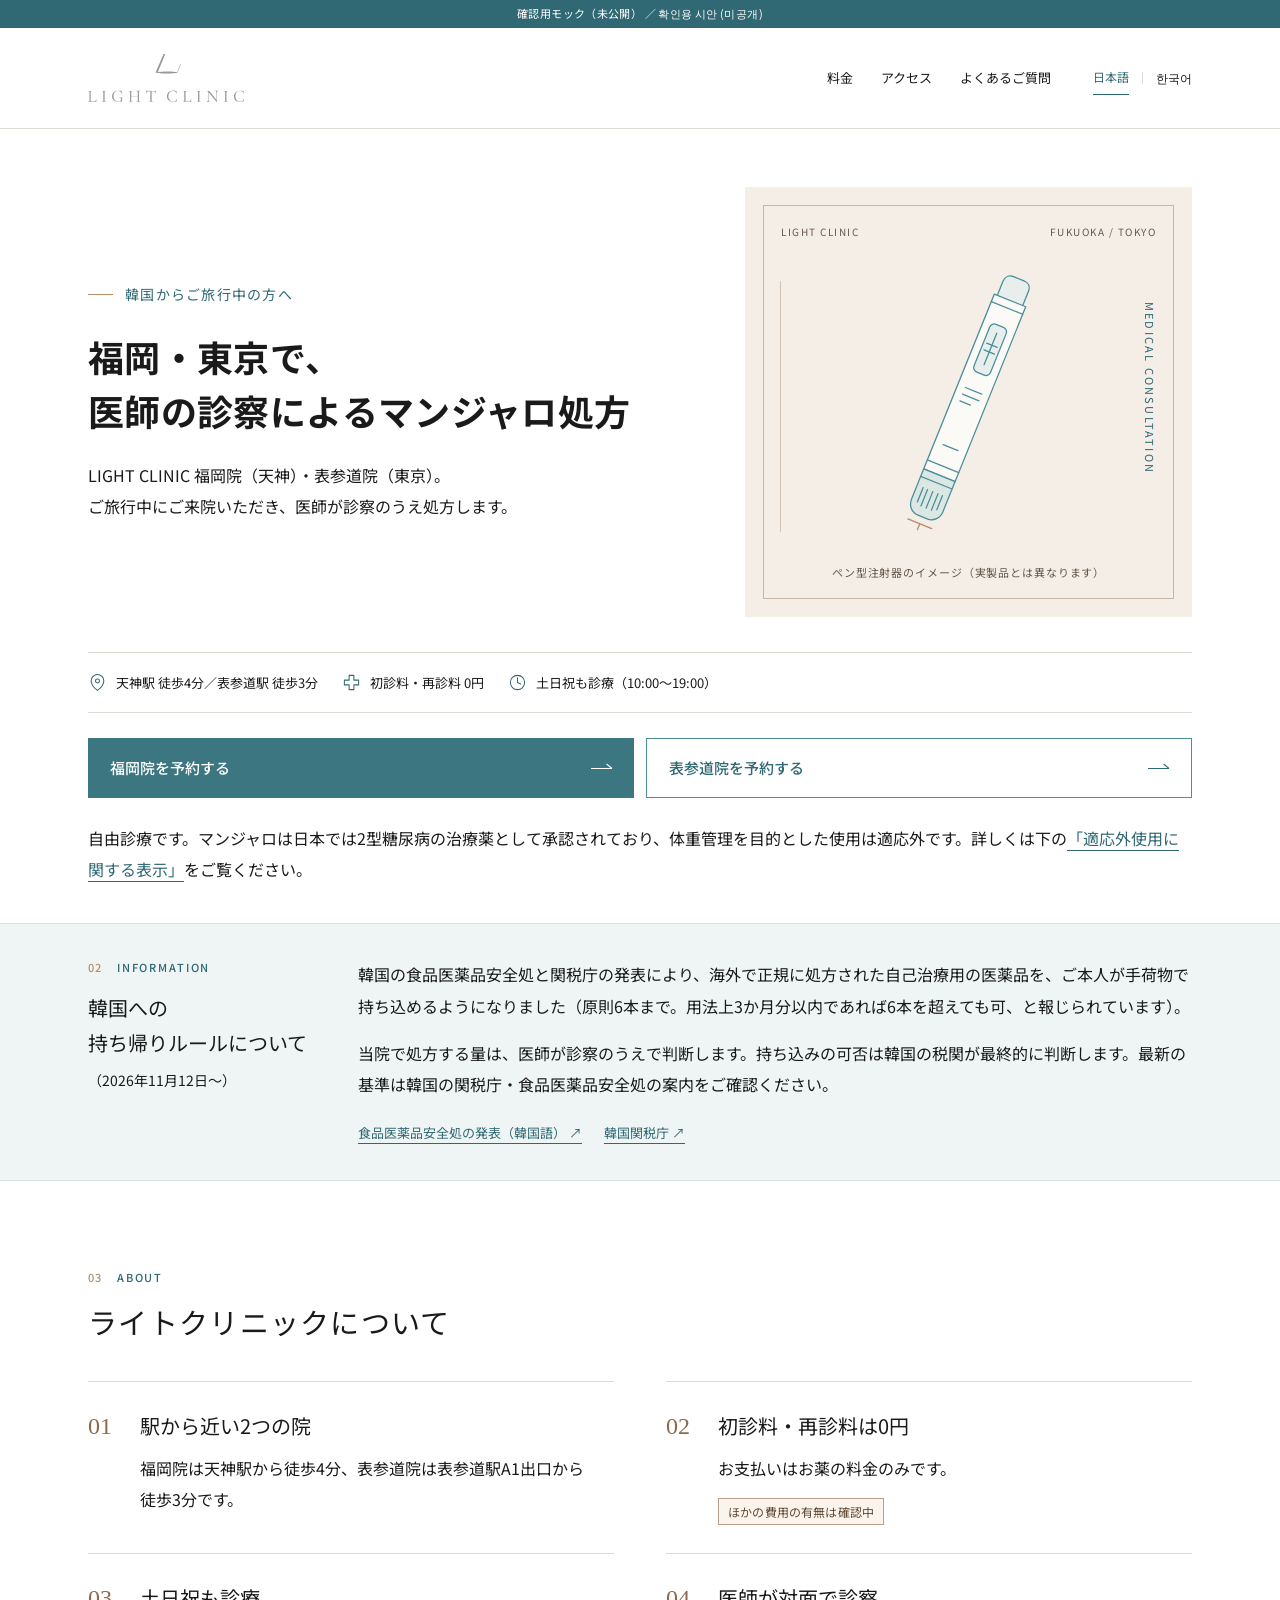
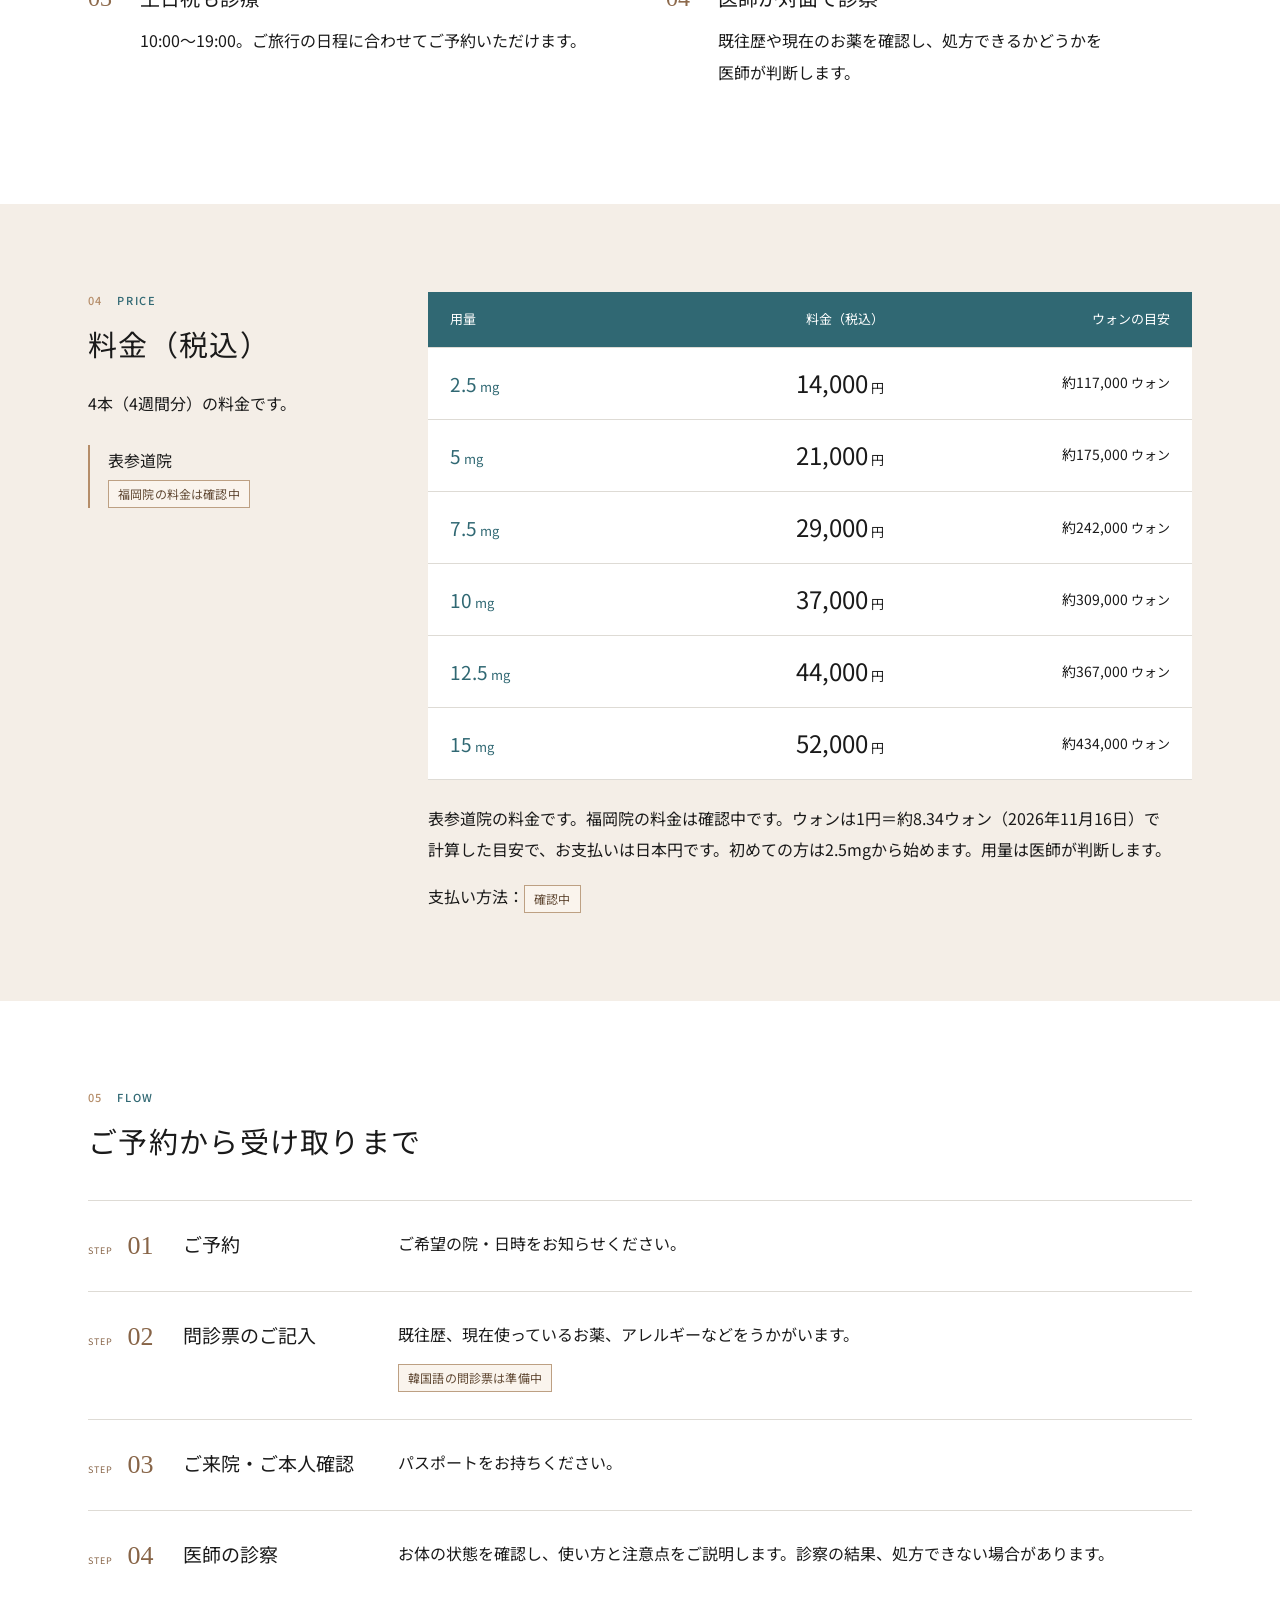
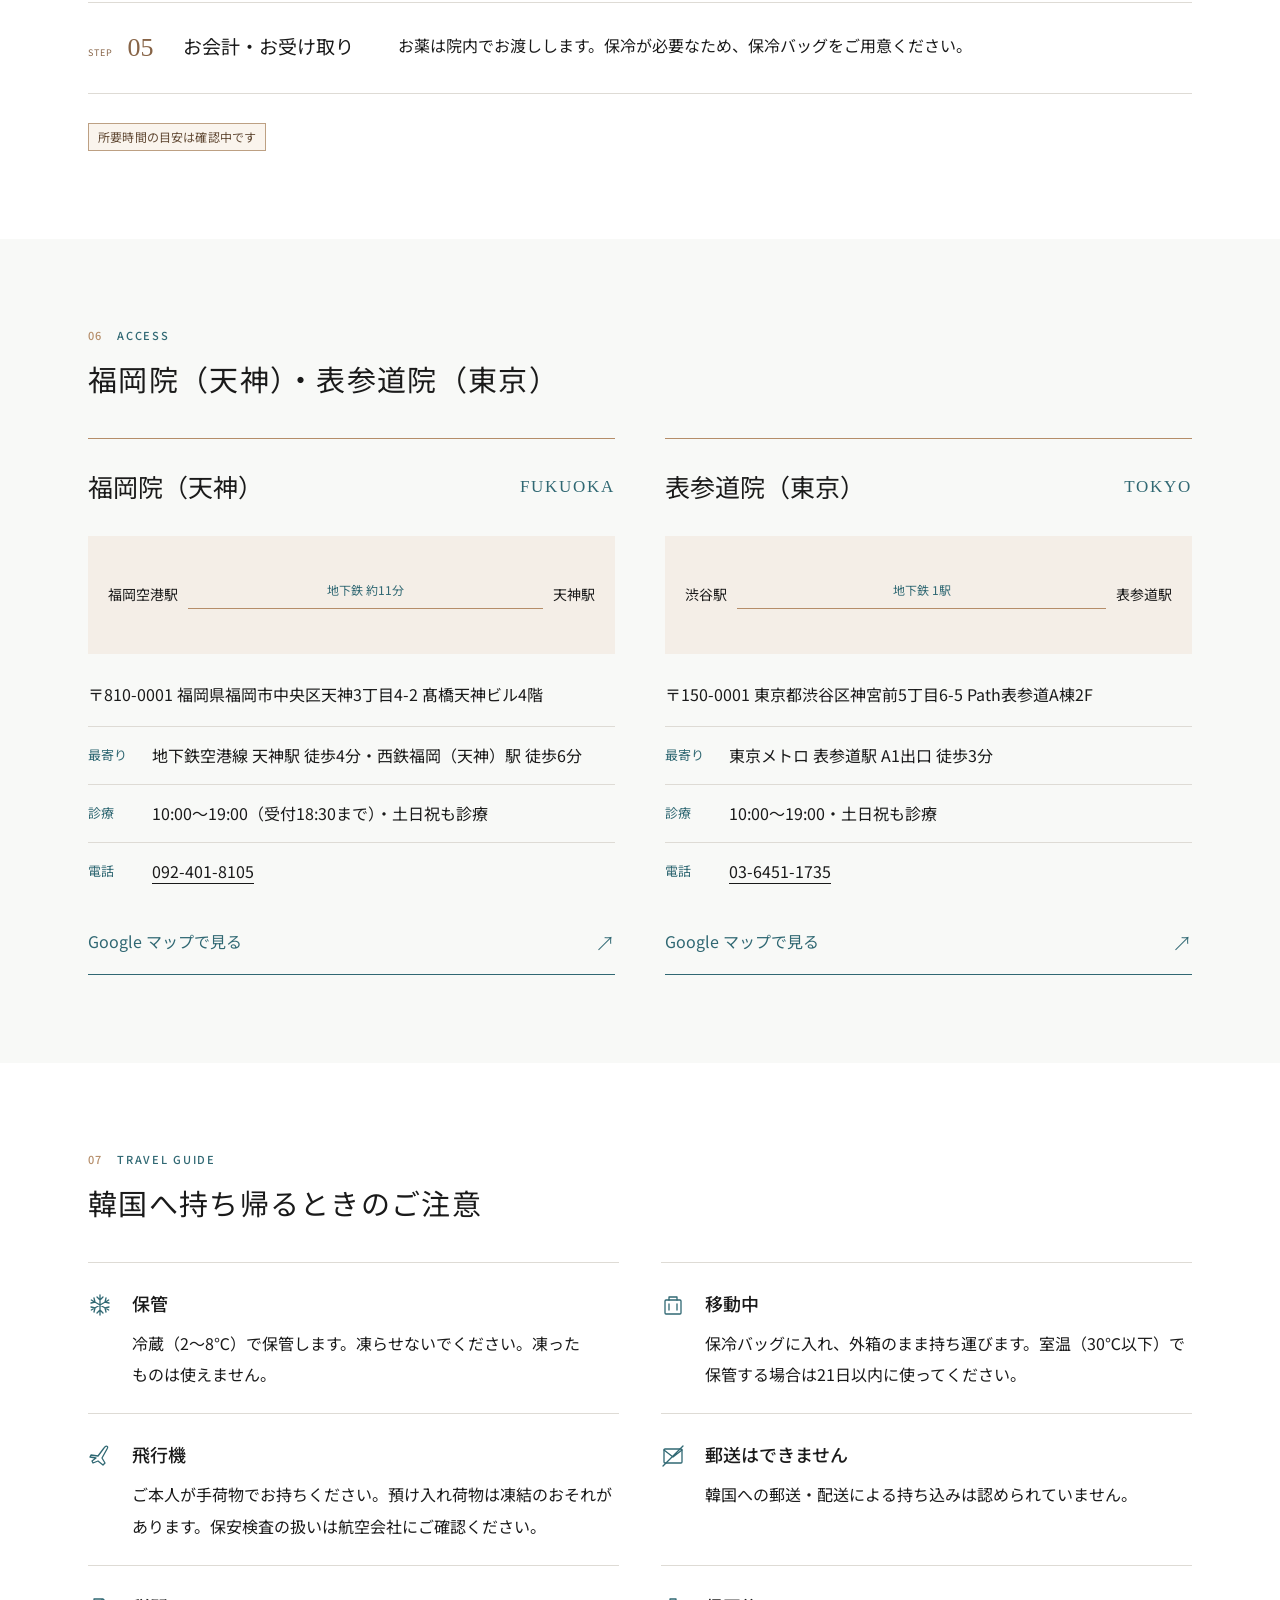
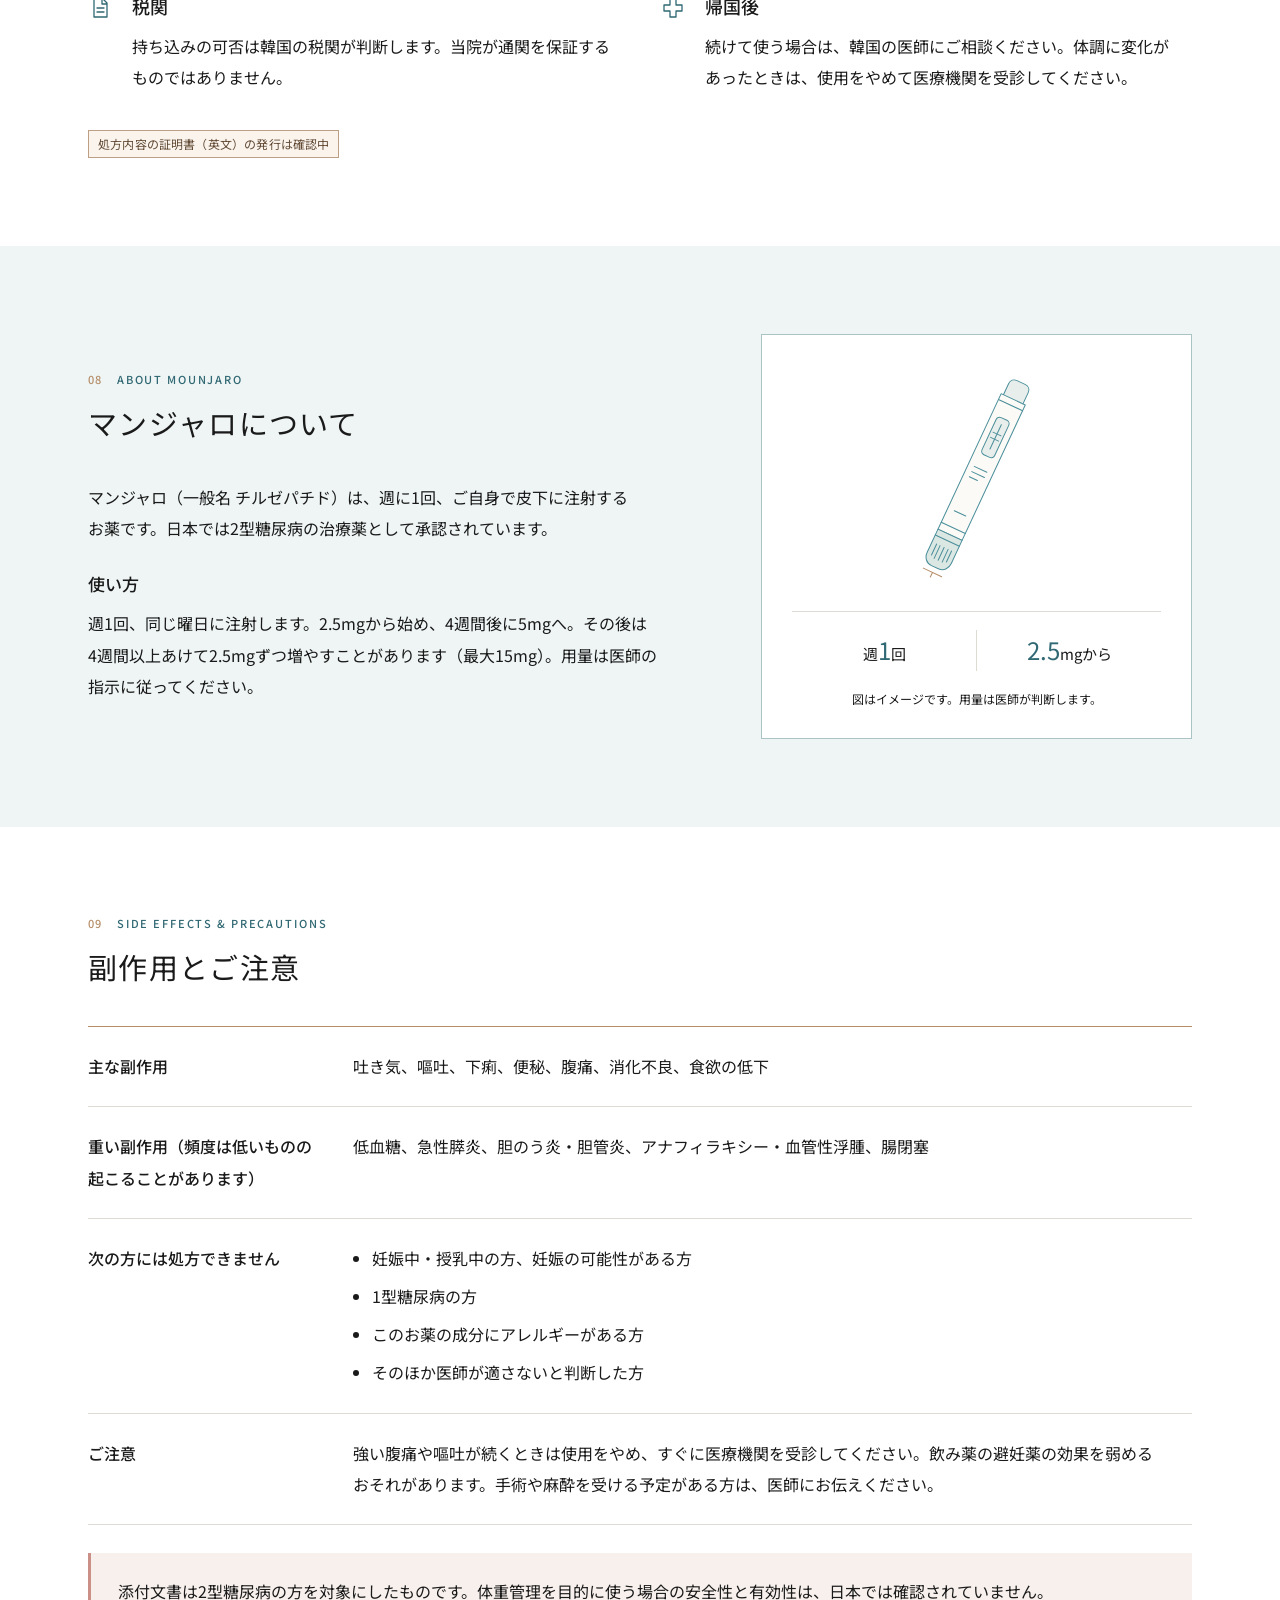
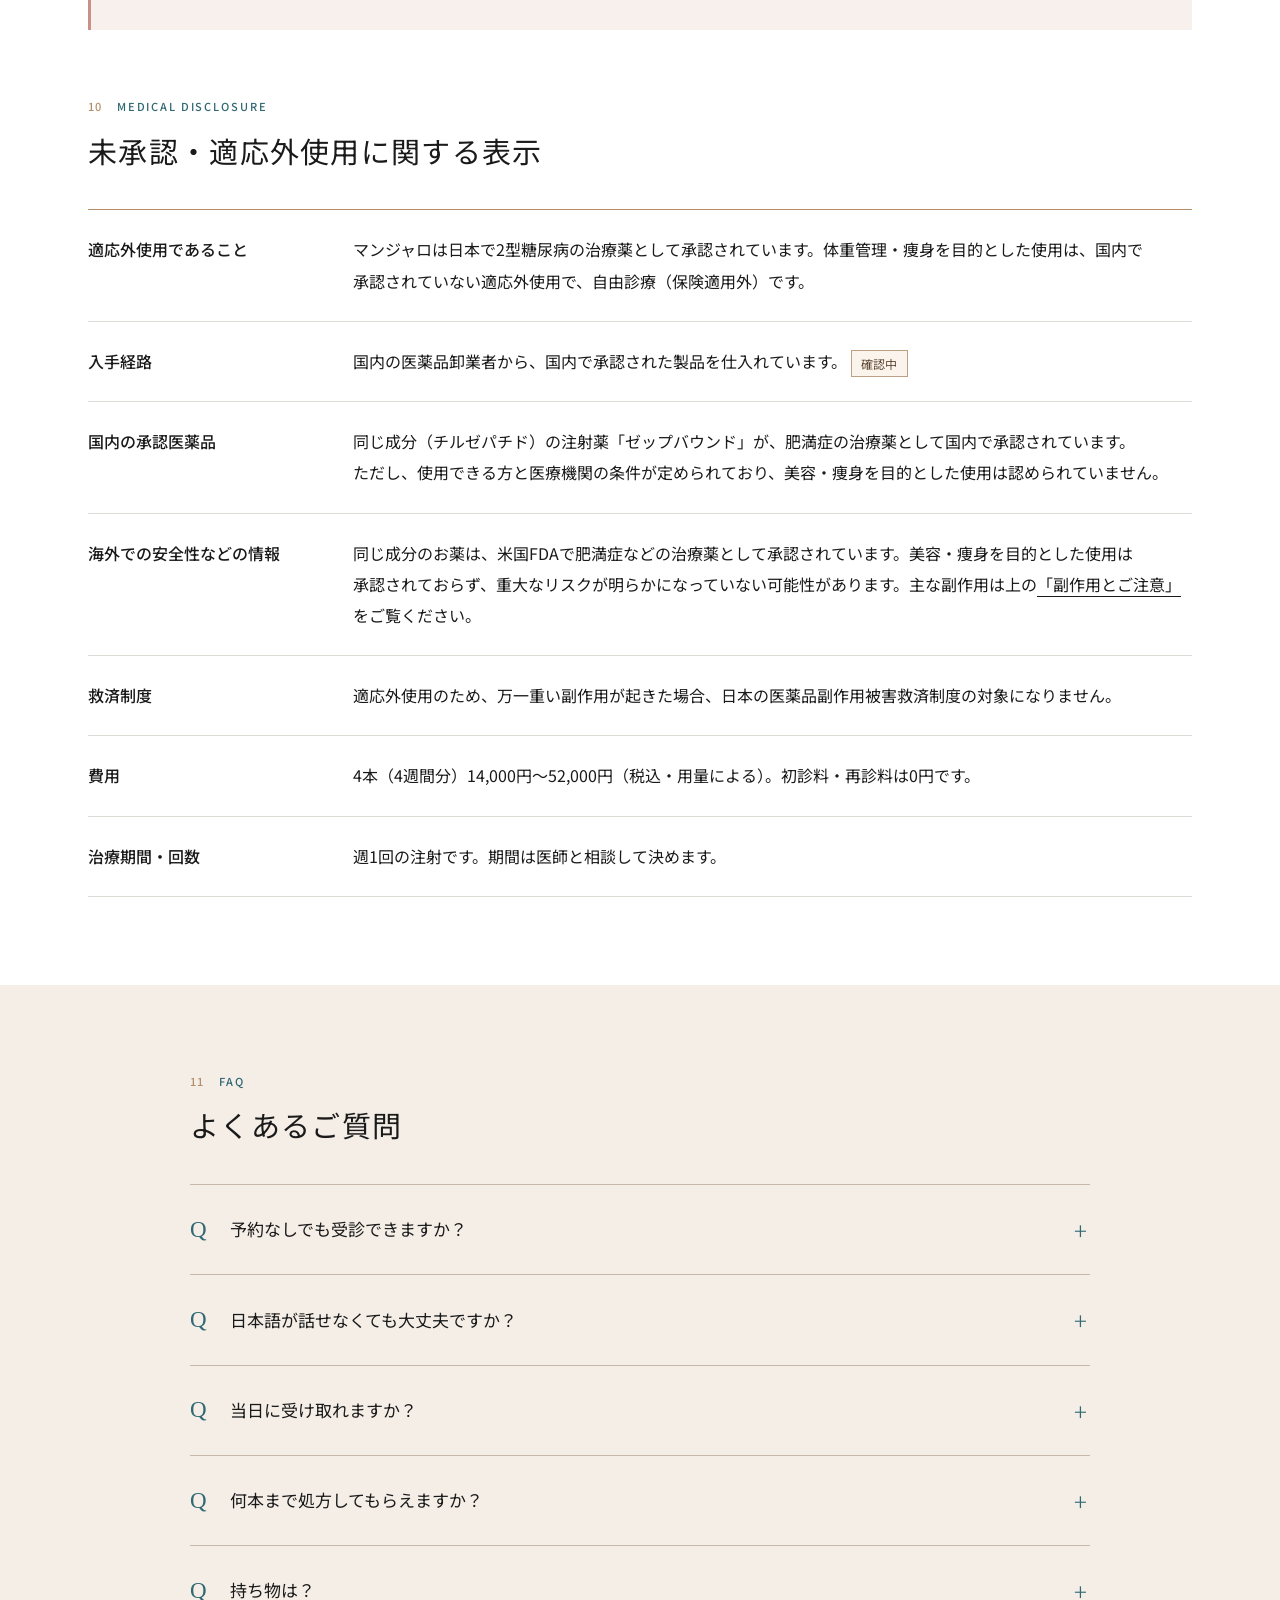
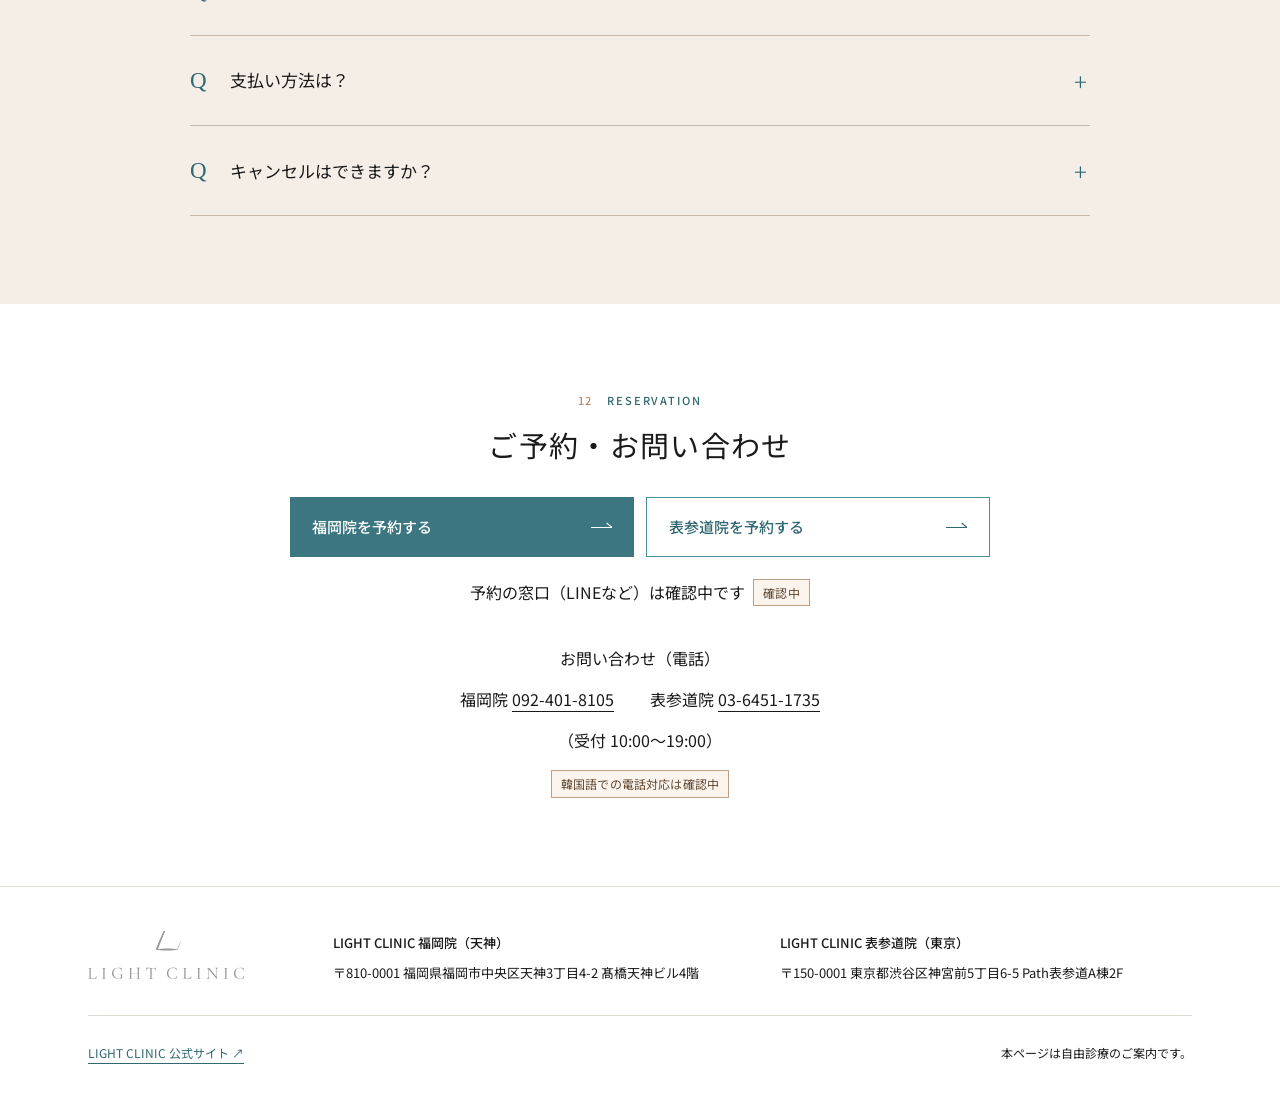
==== commit 32d2b725: "Hero typography: bolder title, phrase-based line breaks (ja/ko) Co-Authored-By: Claude Fable 5.2 <no" ====
--- a/index.html
+++ b/index.html
@@ -1,14 +1,14 @@
 <!doctype html>
-<html lang="ja"><head><meta charset="utf-8"><meta name="viewport" content="width=device-width, initial-scale=1, viewport-fit=cover"><meta name="robots" content="noindex,nofollow"><meta name="description" content="韓国からご旅行中の方へ。LIGHT CLINIC 福岡院・表参道院での医師の診察によるマンジャロ処方、料金、ご来院の流れ、注意事項のご案内。確認用モックです。"><meta name="theme-color" content="#4b8f9a"><title>マンジャロ処方のご案内｜LIGHT CLINIC 福岡院・表参道院｜確認用モック</title><link rel="icon" type="image/svg+xml" href="assets/img/logo.svg"><link rel="preconnect" href="https://fonts.googleapis.com"><link rel="preconnect" href="https://fonts.gstatic.com" crossorigin><link href="https://fonts.googleapis.com/css2?family=Noto+Sans+JP:wght@350;400;500;600&family=Noto+Sans+KR:wght@350;400;500;600&display=swap" rel="stylesheet"><link rel="stylesheet" href="assets/css/style.css"><link rel="alternate" hreflang="ja" href="index.html"><link rel="alternate" hreflang="ko" href="ko/index.html"></head>
+<html lang="ja"><head><meta charset="utf-8"><meta name="viewport" content="width=device-width, initial-scale=1, viewport-fit=cover"><meta name="robots" content="noindex,nofollow"><meta name="description" content="韓国からご旅行中の方へ。LIGHT CLINIC 福岡院・表参道院での医師の診察によるマンジャロ処方、料金、ご来院の流れ、注意事項のご案内。確認用モックです。"><meta name="theme-color" content="#4b8f9a"><title>マンジャロ処方のご案内｜LIGHT CLINIC 福岡院・表参道院｜確認用モック</title><link rel="icon" type="image/svg+xml" href="assets/img/logo.svg"><link rel="preconnect" href="https://fonts.googleapis.com"><link rel="preconnect" href="https://fonts.gstatic.com" crossorigin><link href="https://fonts.googleapis.com/css2?family=Noto+Sans+JP:wght@400;500;600;700&family=Noto+Sans+KR:wght@400;500;600;700&display=swap" rel="stylesheet"><link rel="stylesheet" href="assets/css/style.css"><link rel="alternate" hreflang="ja" href="index.html"><link rel="alternate" hreflang="ko" href="ko/index.html"></head>
 <body><div class="mock-banner"><span lang="ja">確認用モック（未公開）</span> ／ <span lang="ko">확인용 시안 (미공개)</span></div><a class="skip-link" href="#main">本文へ移動</a>
 <header class="site-header wrap"><a class="brand" href="index.html" aria-label="LIGHT CLINIC"><img src="assets/img/logo.svg" width="156" height="48" alt="LIGHT CLINIC"></a><div class="header-right"><nav class="header-nav" aria-label="ページ内メニュー"><a href="#price">料金</a><a href="#access">アクセス</a><a href="#faq">よくあるご質問</a></nav><nav class="languages" aria-label="言語切り替え"><a href="index.html" lang="ja" hreflang="ja" aria-current="page">日本語</a><span class="language-divider" aria-hidden="true"></span><a href="ko/index.html" lang="ko" hreflang="ko" >한국어</a></nav></div></header><main id="main">
-<section class="hero" data-block="1" id="intro"><div class="wrap"><div class="hero-grid"><div><p class="hero-kicker">韓国からご旅行中の方へ</p><h1><span>福岡・東京で、</span><span>医師の診察による</span><span>マンジャロ処方</span></h1><p class="hero-intro">LIGHT CLINIC 福岡院（天神）・表参道院（東京）。ご旅行中にご来院いただき、医師が診察のうえ処方します。</p></div><figure class="hero-art"><div class="hero-art-top" aria-hidden="true"><span>LIGHT CLINIC</span><span>FUKUOKA / TOKYO</span></div><span class="art-line" aria-hidden="true"></span><img src="assets/img/injection-pen.svg" width="150" height="360" alt="ペン型注射器を表した抽象的な線画"><span class="art-side" aria-hidden="true">MEDICAL CONSULTATION</span><figcaption>ペン型注射器のイメージ（実製品とは異なります）</figcaption></figure></div><ul class="hero-points"><li><svg class="small-icon" viewBox="0 0 24 24" fill="none" stroke="currentColor" stroke-width="1.3" stroke-linecap="round" stroke-linejoin="round" aria-hidden="true"><path d="M20 10c0 6-8 12-8 12S4 16 4 10a8 8 0 1 1 16 0Z"/><circle cx="12" cy="10" r="2.5"/></svg>天神駅 徒歩4分／表参道駅 徒歩3分</li><li><svg class="small-icon" viewBox="0 0 24 24" fill="none" stroke="currentColor" stroke-width="1.3" stroke-linecap="round" stroke-linejoin="round" aria-hidden="true"><path d="M9 3h6v6h6v6h-6v6H9v-6H3V9h6z"/></svg>初診料・再診料 0円</li><li><svg class="small-icon" viewBox="0 0 24 24" fill="none" stroke="currentColor" stroke-width="1.3" stroke-linecap="round" stroke-linejoin="round" aria-hidden="true"><circle cx="12" cy="12" r="9"/><path d="M12 6v6l4 2"/></svg>土日祝も診療（10:00〜19:00）</li></ul><div class="cta-pair"><a class="button " href="#reserve"><span class="button-copy">福岡院を予約する</span><span class="arrow" aria-hidden="true"></span></a><a class="button secondary" href="#reserve"><span class="button-copy">表参道院を予約する</span><span class="arrow" aria-hidden="true"></span></a></div><p class="hero-disclosure">自由診療です。マンジャロは日本では2型糖尿病の治療薬として承認されており、体重管理を目的とした使用は適応外です。詳しくは下の<a href="#disclosure">「適応外使用に関する表示」</a>をご覧ください。</p></div></section>
-<section class="notice" data-block="2" id="notice"><div class="wrap notice-grid"><div><p class="eyebrow"><span class="section-number">02</span>INFORMATION</p><h2>韓国への持ち帰りルールについて<span class="notice-date">（2026年11月12日〜）</span></h2></div><div><p>韓国の食品医薬品安全処と関税庁の発表により、海外で正規に処方された自己治療用の医薬品を、ご本人が手荷物で持ち込めるようになりました（原則6本まで。用法上3か月分以内であれば6本を超えても可、と報じられています）。</p><p>当院で処方する量は、医師が診察のうえで判断します。持ち込みの可否は韓国の税関が最終的に判断します。最新の基準は韓国の関税庁・食品医薬品安全処の案内をご確認ください。</p><div class="source-links"><a href="https://www.mfds.go.kr/brd/m_99/view.do?seq=50487" target="_blank" rel="noopener noreferrer">食品医薬品安全処の発表（韓国語） ↗</a><a href="https://www.customs.go.kr/" target="_blank" rel="noopener noreferrer">韓国関税庁 ↗</a></div></div></div></section>
-<section id="about" class="section " data-block="3"><div class="wrap"><div class="section-head"><p class="eyebrow"><span class="section-number">03</span>ABOUT</p><h2>ライトクリニックについて</h2></div><div class="about-grid"><div class="about-item"><span class="item-num" aria-hidden="true">01</span><div><h3>駅から近い2つの院</h3><div>福岡院は天神駅から徒歩4分、表参道院は表参道駅A1出口から徒歩3分です。</div></div></div><div class="about-item"><span class="item-num" aria-hidden="true">02</span><div><h3>初診料・再診料は0円</h3><div>お支払いはお薬の料金のみです。<p class="badge-line"><span class="badge">ほかの費用の有無は確認中</span></p></div></div></div><div class="about-item"><span class="item-num" aria-hidden="true">03</span><div><h3>土日祝も診療</h3><div>10:00〜19:00。ご旅行の日程に合わせてご予約いただけます。</div></div></div><div class="about-item"><span class="item-num" aria-hidden="true">04</span><div><h3>医師が対面で診察</h3><div>既往歴や現在のお薬を確認し、処方できるかどうかを医師が判断します。</div></div></div></div></div></section>
+<section class="hero" data-block="1" id="intro"><div class="wrap"><div class="hero-grid"><div><p class="hero-kicker">韓国からご旅行中の方へ</p><h1><span class="hero-title-place">福岡・東京で、</span><span class="hero-title-treatment"><span class="phrase">医師の診察による</span><wbr><span class="phrase">マンジャロ処方</span></span></h1><p class="hero-intro"><span class="phrase">LIGHT CLINIC 福岡院（天神）・</span><wbr><span class="phrase">表参道院（東京）。</span><wbr><span class="phrase">ご旅行中にご来院いただき、</span><wbr><span class="phrase">医師が診察のうえ処方します。</span></p></div><figure class="hero-art"><div class="hero-art-top" aria-hidden="true"><span>LIGHT CLINIC</span><span>FUKUOKA / TOKYO</span></div><span class="art-line" aria-hidden="true"></span><img src="assets/img/injection-pen.svg" width="150" height="360" alt="ペン型注射器を表した抽象的な線画"><span class="art-side" aria-hidden="true">MEDICAL CONSULTATION</span><figcaption>ペン型注射器のイメージ（実製品とは異なります）</figcaption></figure></div><ul class="hero-points"><li><svg class="small-icon" viewBox="0 0 24 24" fill="none" stroke="currentColor" stroke-width="1.3" stroke-linecap="round" stroke-linejoin="round" aria-hidden="true"><path d="M20 10c0 6-8 12-8 12S4 16 4 10a8 8 0 1 1 16 0Z"/><circle cx="12" cy="10" r="2.5"/></svg>天神駅 徒歩4分／表参道駅 徒歩3分</li><li><svg class="small-icon" viewBox="0 0 24 24" fill="none" stroke="currentColor" stroke-width="1.3" stroke-linecap="round" stroke-linejoin="round" aria-hidden="true"><path d="M9 3h6v6h6v6h-6v6H9v-6H3V9h6z"/></svg>初診料・再診料 0円</li><li><svg class="small-icon" viewBox="0 0 24 24" fill="none" stroke="currentColor" stroke-width="1.3" stroke-linecap="round" stroke-linejoin="round" aria-hidden="true"><circle cx="12" cy="12" r="9"/><path d="M12 6v6l4 2"/></svg>土日祝も診療（10:00〜19:00）</li></ul><div class="cta-pair"><a class="button " href="#reserve"><span class="button-copy">福岡院を予約する</span><span class="arrow" aria-hidden="true"></span></a><a class="button secondary" href="#reserve"><span class="button-copy">表参道院を予約する</span><span class="arrow" aria-hidden="true"></span></a></div><p class="hero-disclosure">自由診療です。マンジャロは日本では2型糖尿病の治療薬として承認されており、体重管理を目的とした使用は適応外です。詳しくは下の<a href="#disclosure">「適応外使用に関する表示」</a>をご覧ください。</p></div></section>
+<section class="notice" data-block="2" id="notice"><div class="wrap notice-grid"><div><p class="eyebrow"><span class="section-number">02</span>INFORMATION</p><h2><span class="phrase">韓国への</span><wbr><span class="phrase">持ち帰りルールについて</span><span class="notice-date">（2026年11月12日〜）</span></h2></div><div><p>韓国の食品医薬品安全処と関税庁の発表により、海外で正規に処方された自己治療用の医薬品を、ご本人が手荷物で持ち込めるようになりました（原則6本まで。用法上3か月分以内であれば6本を超えても可、と報じられています）。</p><p>当院で処方する量は、医師が診察のうえで判断します。持ち込みの可否は韓国の税関が最終的に判断します。最新の基準は韓国の関税庁・食品医薬品安全処の案内をご確認ください。</p><div class="source-links"><a href="https://www.mfds.go.kr/brd/m_99/view.do?seq=50487" target="_blank" rel="noopener noreferrer">食品医薬品安全処の発表（韓国語） ↗</a><a href="https://www.customs.go.kr/" target="_blank" rel="noopener noreferrer">韓国関税庁 ↗</a></div></div></div></section>
+<section id="about" class="section " data-block="3"><div class="wrap"><div class="section-head"><p class="eyebrow"><span class="section-number">03</span>ABOUT</p><h2><span class="phrase">ライトクリニック</span><wbr><span class="phrase">について</span></h2></div><div class="about-grid"><div class="about-item"><span class="item-num" aria-hidden="true">01</span><div><h3>駅から近い2つの院</h3><div>福岡院は天神駅から徒歩4分、表参道院は表参道駅A1出口から徒歩3分です。</div></div></div><div class="about-item"><span class="item-num" aria-hidden="true">02</span><div><h3>初診料・再診料は0円</h3><div>お支払いはお薬の料金のみです。<p class="badge-line"><span class="badge">ほかの費用の有無は確認中</span></p></div></div></div><div class="about-item"><span class="item-num" aria-hidden="true">03</span><div><h3>土日祝も診療</h3><div>10:00〜19:00。ご旅行の日程に合わせてご予約いただけます。</div></div></div><div class="about-item"><span class="item-num" aria-hidden="true">04</span><div><h3>医師が対面で診察</h3><div>既往歴や現在のお薬を確認し、処方できるかどうかを医師が判断します。</div></div></div></div></div></section>
 <section class="section price-section" id="price" data-block="4"><div class="wrap price-layout"><div><div class="section-head"><p class="eyebrow"><span class="section-number">04</span>PRICE</p><h2>料金（税込）</h2></div><p>4本（4週間分）の料金です。</p><div class="price-context">表参道院<br><span class="badge">福岡院の料金は確認中</span></div></div><div><table class="price-table"><caption class="visually-hidden">表参道院・4本（4週間分）の料金（税込）</caption><thead><tr><th scope="col">用量</th><th scope="col">料金（税込）</th><th scope="col">ウォンの目安</th></tr></thead><tbody><tr><th scope="row">2.5<span class="unit">mg</span></th><td>14,000<span class="unit">円</span></td><td>約117,000<span class="unit">ウォン</span></td></tr><tr><th scope="row">5<span class="unit">mg</span></th><td>21,000<span class="unit">円</span></td><td>約175,000<span class="unit">ウォン</span></td></tr><tr><th scope="row">7.5<span class="unit">mg</span></th><td>29,000<span class="unit">円</span></td><td>約242,000<span class="unit">ウォン</span></td></tr><tr><th scope="row">10<span class="unit">mg</span></th><td>37,000<span class="unit">円</span></td><td>約309,000<span class="unit">ウォン</span></td></tr><tr><th scope="row">12.5<span class="unit">mg</span></th><td>44,000<span class="unit">円</span></td><td>約367,000<span class="unit">ウォン</span></td></tr><tr><th scope="row">15<span class="unit">mg</span></th><td>52,000<span class="unit">円</span></td><td>約434,000<span class="unit">ウォン</span></td></tr></tbody></table><p class="table-notes">表参道院の料金です。福岡院の料金は確認中です。ウォンは1円＝約8.34ウォン（2026年11月16日）で計算した目安で、お支払いは日本円です。初めての方は2.5mgから始めます。用量は医師が判断します。</p><p>支払い方法：<span class="badge">確認中</span></p></div></div></section>
-<section id="flow" class="section " data-block="5"><div class="wrap"><div class="section-head"><p class="eyebrow"><span class="section-number">05</span>FLOW</p><h2>ご予約から受け取りまで</h2></div><ol class="steps"><li class="step"><span class="step-index" aria-hidden="true">01</span><h3>ご予約</h3><div class="step-body">ご希望の院・日時をお知らせください。</div></li><li class="step"><span class="step-index" aria-hidden="true">02</span><h3>問診票のご記入</h3><div class="step-body">既往歴、現在使っているお薬、アレルギーなどをうかがいます。<p class="badge-line"><span class="badge">韓国語の問診票は準備中</span></p></div></li><li class="step"><span class="step-index" aria-hidden="true">03</span><h3>ご来院・ご本人確認</h3><div class="step-body">パスポートをお持ちください。</div></li><li class="step"><span class="step-index" aria-hidden="true">04</span><h3>医師の診察</h3><div class="step-body">お体の状態を確認し、使い方と注意点をご説明します。診察の結果、処方できない場合があります。</div></li><li class="step"><span class="step-index" aria-hidden="true">05</span><h3>お会計・お受け取り</h3><div class="step-body">お薬は院内でお渡しします。保冷が必要なため、保冷バッグをご用意ください。</div></li></ol><p class="flow-note"><span class="badge">所要時間の目安は確認中です</span></p></div></section>
-<section id="access" class="section access-section" data-block="6"><div class="wrap"><div class="section-head"><p class="eyebrow"><span class="section-number">06</span>ACCESS</p><h2>福岡院（天神）・表参道院（東京）</h2></div><div class="clinics"><article class="clinic"><div class="clinic-name"><h3>福岡院（天神）</h3><span class="city">FUKUOKA</span></div><div class="route" aria-label="電車でのアクセス"><span class="route-stop">福岡空港駅</span><span class="route-connection">地下鉄 約11分</span><span class="route-stop">天神駅</span></div><address><span lang="ja">〒810-0001 福岡県福岡市中央区天神3丁目4-2 髙橋天神ビル4階</span></address><dl><div><dt>最寄り</dt><dd>地下鉄空港線 天神駅 徒歩4分・西鉄福岡（天神）駅 徒歩6分</dd></div><div><dt>診療</dt><dd>10:00〜19:00（受付18:30まで）・土日祝も診療</dd></div><div><dt>電話</dt><dd><a href="tel:092-401-8105">092-401-8105</a></dd></div></dl><a class="map-link" href="https://www.google.com/maps/search/?api=1&query=%E3%80%92810-0001%20%E7%A6%8F%E5%B2%A1%E7%9C%8C%E7%A6%8F%E5%B2%A1%E5%B8%82%E4%B8%AD%E5%A4%AE%E5%8C%BA%E5%A4%A9%E7%A5%9E3%E4%B8%81%E7%9B%AE4-2%20%E9%AB%99%E6%A9%8B%E5%A4%A9%E7%A5%9E%E3%83%93%E3%83%AB4%E9%9A%8E" target="_blank" rel="noopener noreferrer">Google マップで見る<span class="external" aria-hidden="true">↗</span></a></article><article class="clinic"><div class="clinic-name"><h3>表参道院（東京）</h3><span class="city">TOKYO</span></div><div class="route" aria-label="電車でのアクセス"><span class="route-stop">渋谷駅</span><span class="route-connection">地下鉄 1駅</span><span class="route-stop">表参道駅</span></div><address><span lang="ja">〒150-0001 東京都渋谷区神宮前5丁目6-5 Path表参道A棟2F</span></address><dl><div><dt>最寄り</dt><dd>東京メトロ 表参道駅 A1出口 徒歩3分</dd></div><div><dt>診療</dt><dd>10:00〜19:00・土日祝も診療</dd></div><div><dt>電話</dt><dd><a href="tel:03-6451-1735">03-6451-1735</a></dd></div></dl><a class="map-link" href="https://www.google.com/maps/search/?api=1&query=%E3%80%92150-0001%20%E6%9D%B1%E4%BA%AC%E9%83%BD%E6%B8%8B%E8%B0%B7%E5%8C%BA%E7%A5%9E%E5%AE%AE%E5%89%8D5%E4%B8%81%E7%9B%AE6-5%20Path%E8%A1%A8%E5%8F%82%E9%81%93A%E6%A3%9F2F" target="_blank" rel="noopener noreferrer">Google マップで見る<span class="external" aria-hidden="true">↗</span></a></article></div></div></section>
-<section id="travel" class="section " data-block="7"><div class="wrap"><div class="section-head"><p class="eyebrow"><span class="section-number">07</span>TRAVEL GUIDE</p><h2>韓国へ持ち帰るときのご注意</h2></div><div class="travel-grid"><div class="travel-item"><svg class="small-icon" viewBox="0 0 24 24" fill="none" stroke="currentColor" stroke-width="1.3" stroke-linecap="round" stroke-linejoin="round" aria-hidden="true"><path d="M12 2v20M3.3 7l17.4 10M3.3 17 20.7 7M9 4l3 3 3-3M9 20l3-3 3 3M3 10l4-1-1-4M18 19l-1-4 4-1M3 14l4 1-1 4M18 5l-1 4 4 1"/></svg><div><h3>保管</h3><p>冷蔵（2〜8℃）で保管します。凍らせないでください。凍ったものは使えません。</p></div></div><div class="travel-item"><svg class="small-icon" viewBox="0 0 24 24" fill="none" stroke="currentColor" stroke-width="1.3" stroke-linecap="round" stroke-linejoin="round" aria-hidden="true"><rect x="4" y="7" width="16" height="14" rx="1"/><path d="M8 7V4h8v3M8 11v6M16 11v6"/></svg><div><h3>移動中</h3><p>保冷バッグに入れ、外箱のまま持ち運びます。室温（30℃以下）で保管する場合は21日以内に使ってください。</p></div></div><div class="travel-item"><svg class="small-icon" viewBox="0 0 24 24" fill="none" stroke="currentColor" stroke-width="1.3" stroke-linecap="round" stroke-linejoin="round" aria-hidden="true"><path d="m3 11 7 1 6-8c2-3 5-2 3 1l-5 9 3 5-2 2-5-4-5 2-1-2 4-3-6-1z"/></svg><div><h3>飛行機</h3><p>ご本人が手荷物でお持ちください。預け入れ荷物は凍結のおそれがあります。保安検査の扱いは航空会社にご確認ください。</p></div></div><div class="travel-item"><svg class="small-icon" viewBox="0 0 24 24" fill="none" stroke="currentColor" stroke-width="1.3" stroke-linecap="round" stroke-linejoin="round" aria-hidden="true"><rect x="3" y="5" width="18" height="14" rx="1"/><path d="m3 6 9 7 9-7M2 22 22 2"/></svg><div><h3>郵送はできません</h3><p>韓国への郵送・配送による持ち込みは認められていません。</p></div></div><div class="travel-item"><svg class="small-icon" viewBox="0 0 24 24" fill="none" stroke="currentColor" stroke-width="1.3" stroke-linecap="round" stroke-linejoin="round" aria-hidden="true"><path d="M6 3h9l4 4v14H6zM14 3v5h5M9 12h7M9 16h7"/></svg><div><h3>税関</h3><p>持ち込みの可否は韓国の税関が判断します。当院が通関を保証するものではありません。</p></div></div><div class="travel-item"><svg class="small-icon" viewBox="0 0 24 24" fill="none" stroke="currentColor" stroke-width="1.3" stroke-linecap="round" stroke-linejoin="round" aria-hidden="true"><path d="M9 3h6v6h6v6h-6v6H9v-6H3V9h6z"/></svg><div><h3>帰国後</h3><p>続けて使う場合は、韓国の医師にご相談ください。体調に変化があったときは、使用をやめて医療機関を受診してください。</p></div></div></div><p class="badge-line"><span class="badge">処方内容の証明書（英文）の発行は確認中</span></p></div></section>
+<section id="flow" class="section " data-block="5"><div class="wrap"><div class="section-head"><p class="eyebrow"><span class="section-number">05</span>FLOW</p><h2><span class="phrase">ご予約から</span><wbr><span class="phrase">受け取りまで</span></h2></div><ol class="steps"><li class="step"><span class="step-index" aria-hidden="true">01</span><h3>ご予約</h3><div class="step-body">ご希望の院・日時をお知らせください。</div></li><li class="step"><span class="step-index" aria-hidden="true">02</span><h3>問診票のご記入</h3><div class="step-body">既往歴、現在使っているお薬、アレルギーなどをうかがいます。<p class="badge-line"><span class="badge">韓国語の問診票は準備中</span></p></div></li><li class="step"><span class="step-index" aria-hidden="true">03</span><h3><span class="phrase">ご来院・</span><wbr><span class="phrase">ご本人確認</span></h3><div class="step-body">パスポートをお持ちください。</div></li><li class="step"><span class="step-index" aria-hidden="true">04</span><h3>医師の診察</h3><div class="step-body">お体の状態を確認し、使い方と注意点をご説明します。診察の結果、処方できない場合があります。</div></li><li class="step"><span class="step-index" aria-hidden="true">05</span><h3><span class="phrase">お会計・</span><wbr><span class="phrase">お受け取り</span></h3><div class="step-body">お薬は院内でお渡しします。保冷が必要なため、保冷バッグをご用意ください。</div></li></ol><p class="flow-note"><span class="badge">所要時間の目安は確認中です</span></p></div></section>
+<section id="access" class="section access-section" data-block="6"><div class="wrap"><div class="section-head"><p class="eyebrow"><span class="section-number">06</span>ACCESS</p><h2><span class="phrase">福岡院（天神）・</span><wbr><span class="phrase">表参道院（東京）</span></h2></div><div class="clinics"><article class="clinic"><div class="clinic-name"><h3>福岡院（天神）</h3><span class="city">FUKUOKA</span></div><div class="route" aria-label="電車でのアクセス"><span class="route-stop">福岡空港駅</span><span class="route-connection">地下鉄 約11分</span><span class="route-stop">天神駅</span></div><address><span lang="ja">〒810-0001 福岡県福岡市中央区天神3丁目4-2 髙橋天神ビル4階</span></address><dl><div><dt>最寄り</dt><dd>地下鉄空港線 天神駅 徒歩4分・西鉄福岡（天神）駅 徒歩6分</dd></div><div><dt>診療</dt><dd>10:00〜19:00（受付18:30まで）・土日祝も診療</dd></div><div><dt>電話</dt><dd><a href="tel:092-401-8105">092-401-8105</a></dd></div></dl><a class="map-link" href="https://www.google.com/maps/search/?api=1&query=%E3%80%92810-0001%20%E7%A6%8F%E5%B2%A1%E7%9C%8C%E7%A6%8F%E5%B2%A1%E5%B8%82%E4%B8%AD%E5%A4%AE%E5%8C%BA%E5%A4%A9%E7%A5%9E3%E4%B8%81%E7%9B%AE4-2%20%E9%AB%99%E6%A9%8B%E5%A4%A9%E7%A5%9E%E3%83%93%E3%83%AB4%E9%9A%8E" target="_blank" rel="noopener noreferrer">Google マップで見る<span class="external" aria-hidden="true">↗</span></a></article><article class="clinic"><div class="clinic-name"><h3>表参道院（東京）</h3><span class="city">TOKYO</span></div><div class="route" aria-label="電車でのアクセス"><span class="route-stop">渋谷駅</span><span class="route-connection">地下鉄 1駅</span><span class="route-stop">表参道駅</span></div><address><span lang="ja">〒150-0001 東京都渋谷区神宮前5丁目6-5 Path表参道A棟2F</span></address><dl><div><dt>最寄り</dt><dd>東京メトロ 表参道駅 A1出口 徒歩3分</dd></div><div><dt>診療</dt><dd>10:00〜19:00・土日祝も診療</dd></div><div><dt>電話</dt><dd><a href="tel:03-6451-1735">03-6451-1735</a></dd></div></dl><a class="map-link" href="https://www.google.com/maps/search/?api=1&query=%E3%80%92150-0001%20%E6%9D%B1%E4%BA%AC%E9%83%BD%E6%B8%8B%E8%B0%B7%E5%8C%BA%E7%A5%9E%E5%AE%AE%E5%89%8D5%E4%B8%81%E7%9B%AE6-5%20Path%E8%A1%A8%E5%8F%82%E9%81%93A%E6%A3%9F2F" target="_blank" rel="noopener noreferrer">Google マップで見る<span class="external" aria-hidden="true">↗</span></a></article></div></div></section>
+<section id="travel" class="section " data-block="7"><div class="wrap"><div class="section-head"><p class="eyebrow"><span class="section-number">07</span>TRAVEL GUIDE</p><h2><span class="phrase">韓国へ持ち帰るときの</span><wbr><span class="phrase">ご注意</span></h2></div><div class="travel-grid"><div class="travel-item"><svg class="small-icon" viewBox="0 0 24 24" fill="none" stroke="currentColor" stroke-width="1.3" stroke-linecap="round" stroke-linejoin="round" aria-hidden="true"><path d="M12 2v20M3.3 7l17.4 10M3.3 17 20.7 7M9 4l3 3 3-3M9 20l3-3 3 3M3 10l4-1-1-4M18 19l-1-4 4-1M3 14l4 1-1 4M18 5l-1 4 4 1"/></svg><div><h3>保管</h3><p>冷蔵（2〜8℃）で保管します。凍らせないでください。凍ったものは使えません。</p></div></div><div class="travel-item"><svg class="small-icon" viewBox="0 0 24 24" fill="none" stroke="currentColor" stroke-width="1.3" stroke-linecap="round" stroke-linejoin="round" aria-hidden="true"><rect x="4" y="7" width="16" height="14" rx="1"/><path d="M8 7V4h8v3M8 11v6M16 11v6"/></svg><div><h3>移動中</h3><p>保冷バッグに入れ、外箱のまま持ち運びます。室温（30℃以下）で保管する場合は21日以内に使ってください。</p></div></div><div class="travel-item"><svg class="small-icon" viewBox="0 0 24 24" fill="none" stroke="currentColor" stroke-width="1.3" stroke-linecap="round" stroke-linejoin="round" aria-hidden="true"><path d="m3 11 7 1 6-8c2-3 5-2 3 1l-5 9 3 5-2 2-5-4-5 2-1-2 4-3-6-1z"/></svg><div><h3>飛行機</h3><p>ご本人が手荷物でお持ちください。預け入れ荷物は凍結のおそれがあります。保安検査の扱いは航空会社にご確認ください。</p></div></div><div class="travel-item"><svg class="small-icon" viewBox="0 0 24 24" fill="none" stroke="currentColor" stroke-width="1.3" stroke-linecap="round" stroke-linejoin="round" aria-hidden="true"><rect x="3" y="5" width="18" height="14" rx="1"/><path d="m3 6 9 7 9-7M2 22 22 2"/></svg><div><h3>郵送はできません</h3><p>韓国への郵送・配送による持ち込みは認められていません。</p></div></div><div class="travel-item"><svg class="small-icon" viewBox="0 0 24 24" fill="none" stroke="currentColor" stroke-width="1.3" stroke-linecap="round" stroke-linejoin="round" aria-hidden="true"><path d="M6 3h9l4 4v14H6zM14 3v5h5M9 12h7M9 16h7"/></svg><div><h3>税関</h3><p>持ち込みの可否は韓国の税関が判断します。当院が通関を保証するものではありません。</p></div></div><div class="travel-item"><svg class="small-icon" viewBox="0 0 24 24" fill="none" stroke="currentColor" stroke-width="1.3" stroke-linecap="round" stroke-linejoin="round" aria-hidden="true"><path d="M9 3h6v6h6v6h-6v6H9v-6H3V9h6z"/></svg><div><h3>帰国後</h3><p>続けて使う場合は、韓国の医師にご相談ください。体調に変化があったときは、使用をやめて医療機関を受診してください。</p></div></div></div><p class="badge-line"><span class="badge">処方内容の証明書（英文）の発行は確認中</span></p></div></section>
 <section class="section medicine-section" id="medicine" data-block="8"><div class="wrap medicine-layout"><div class="medicine-text"><div class="section-head"><p class="eyebrow"><span class="section-number">08</span>ABOUT MOUNJARO</p><h2>マンジャロについて</h2></div><p>マンジャロ（一般名 チルゼパチド）は、週に1回、ご自身で皮下に注射するお薬です。日本では2型糖尿病の治療薬として承認されています。</p><h3>使い方</h3><p>週1回、同じ曜日に注射します。2.5mgから始め、4週間後に5mgへ。その後は4週間以上あけて2.5mgずつ増やすことがあります（最大15mg）。用量は医師の指示に従ってください。</p></div><figure class="medicine-diagram"><img src="assets/img/injection-pen.svg" width="150" height="360" loading="lazy" alt="ペン型注射器を表した抽象的な線画"><div class="medicine-facts"><div>週<strong>1</strong>回</div><div><strong>2.5</strong>mgから</div></div><figcaption>図はイメージです。用量は医師が判断します。</figcaption></figure></div></section>
 <section id="safety" class="section safety-section" data-block="9"><div class="wrap"><div class="section-head"><p class="eyebrow"><span class="section-number">09</span>SIDE EFFECTS & PRECAUTIONS</p><h2>副作用とご注意</h2></div><dl class="medical-list"><div><dt>主な副作用</dt><dd>吐き気、嘔吐、下痢、便秘、腹痛、消化不良、食欲の低下</dd></div><div><dt>重い副作用（頻度は低いものの起こることがあります）</dt><dd>低血糖、急性膵炎、胆のう炎・胆管炎、アナフィラキシー・血管性浮腫、腸閉塞</dd></div><div><dt>次の方には処方できません</dt><dd><ul><li>妊娠中・授乳中の方、妊娠の可能性がある方</li><li>1型糖尿病の方</li><li>このお薬の成分にアレルギーがある方</li><li>そのほか医師が適さないと判断した方</li></ul></dd></div><div><dt>ご注意</dt><dd>強い腹痛や嘔吐が続くときは使用をやめ、すぐに医療機関を受診してください。飲み薬の避妊薬の効果を弱めるおそれがあります。手術や麻酔を受ける予定がある方は、医師にお伝えください。</dd></div></dl><p class="medical-callout">添付文書は2型糖尿病の方を対象にしたものです。体重管理を目的に使う場合の安全性と有効性は、日本では確認されていません。</p></div></section>
 <section id="disclosure" class="section disclosure-section" data-block="10"><div class="wrap"><div class="section-head"><p class="eyebrow"><span class="section-number">10</span>MEDICAL DISCLOSURE</p><h2>未承認・適応外使用に関する表示</h2></div><dl class="medical-list"><div><dt>適応外使用であること</dt><dd>マンジャロは日本で2型糖尿病の治療薬として承認されています。体重管理・痩身を目的とした使用は、国内で承認されていない適応外使用で、自由診療（保険適用外）です。</dd></div><div><dt>入手経路</dt><dd>国内の医薬品卸業者から、国内で承認された製品を仕入れています。 <span class="badge">確認中</span></dd></div><div><dt>国内の承認医薬品</dt><dd>同じ成分（チルゼパチド）の注射薬「ゼップバウンド」が、肥満症の治療薬として国内で承認されています。ただし、使用できる方と医療機関の条件が定められており、美容・痩身を目的とした使用は認められていません。</dd></div><div><dt>海外での安全性などの情報</dt><dd>同じ成分のお薬は、米国FDAで肥満症などの治療薬として承認されています。美容・痩身を目的とした使用は承認されておらず、重大なリスクが明らかになっていない可能性があります。主な副作用は上の<a href="#safety">「副作用とご注意」</a>をご覧ください。</dd></div><div><dt>救済制度</dt><dd>適応外使用のため、万一重い副作用が起きた場合、日本の医薬品副作用被害救済制度の対象になりません。</dd></div><div><dt>費用</dt><dd>4本（4週間分）14,000円〜52,000円（税込・用量による）。初診料・再診料は0円です。</dd></div><div><dt>治療期間・回数</dt><dd>週1回の注射です。期間は医師と相談して決めます。</dd></div></dl></div></section>
--- a/assets/css/style.css
+++ b/assets/css/style.css
@@ -1,8 +1,19 @@
 @charset "UTF-8";
 :root{--teal:#4b8f9a;--deep:#306873;--button:#3c7781;--beige:#f4eee7;--pink:#ca8f87;--gold:#b58d69;--ink:#1a1a1a;--line:#dedbd5;--pale:#eef5f4;--white:#fff;--font:'Noto Sans JP',sans-serif}
-*{box-sizing:border-box}html{scroll-behavior:smooth;scroll-padding-top:24px}body{margin:0;color:var(--ink);background:#fff;font-family:var(--font);font-size:16px;line-height:1.95;-webkit-text-size-adjust:100%;text-rendering:optimizeLegibility}html:lang(ko){--font:'Noto Sans KR',sans-serif;word-break:keep-all;overflow-wrap:anywhere}a{color:inherit;text-underline-offset:5px}button,a,summary{-webkit-tap-highlight-color:transparent}a:focus-visible,summary:focus-visible{outline:3px solid var(--deep);outline-offset:5px}img,svg{display:block;max-width:100%}img{height:auto}p,h1,h2,h3,figure,dl,dd{margin:0}p+p{margin-top:16px}h1,h2,h3{font-weight:400}ul,ol{margin:0;padding:0;list-style:none}address{font-style:normal}section{scroll-margin-top:24px}.wrap{width:min(1104px,calc(100% - 80px));margin-inline:auto}.narrow{width:min(900px,calc(100% - 80px));margin-inline:auto}.mock-banner{text-align:center;background:var(--deep);color:white;font-size:11px;letter-spacing:.035em;padding:5px 12px;line-height:1.6}.site-header{min-height:100px;display:flex;align-items:center;justify-content:space-between;gap:30px}.brand img{width:156px;height:48px}.header-right{display:flex;align-items:center;gap:42px}.header-nav{display:flex;gap:28px;font-size:13px}.header-nav a{text-decoration:none}.languages{display:flex;align-items:center;gap:13px;white-space:nowrap;font-size:12px;line-height:2}.languages a{padding-block:5px;text-decoration:none}.languages a[aria-current]{border-bottom:1px solid var(--deep);color:var(--deep)}.language-divider{height:12px;border-left:1px solid var(--line)}.skip-link{position:absolute;left:16px;top:-100px;z-index:50;background:#fff;padding:10px 16px}.skip-link:focus{top:42px}.eyebrow{font-size:11px;letter-spacing:.17em;color:var(--deep);font-weight:500;line-height:1.5;text-transform:uppercase}.hero{border-top:1px solid var(--line);padding:58px 0 38px;position:relative}.hero-grid{display:grid;grid-template-columns:1.35fr 1fr;gap:54px;align-items:center}.hero-kicker{font-size:14px;letter-spacing:.09em;color:var(--deep);margin:0 0 20px;display:flex;align-items:center;gap:12px}.hero-kicker:before{content:'';display:block;width:25px;height:1px;background:var(--gold)}h1{font-size:43px;line-height:1.6;letter-spacing:.035em;font-weight:350}h1 span{display:block}.hero-intro{margin-top:23px;max-width:560px}.hero-art{position:relative;background:var(--beige);min-height:430px;display:flex;align-items:center;justify-content:center;padding:38px;isolation:isolate}.hero-art:before{content:'';position:absolute;inset:18px;border:1px solid #c9b7a5;pointer-events:none}.hero-art-top{position:absolute;top:35px;left:36px;right:36px;display:flex;justify-content:space-between;font-size:10px;letter-spacing:.15em;color:#6a594b}.hero-art img{width:180px;height:290px;transform:rotate(22deg)}.hero-art figcaption{position:absolute;bottom:33px;left:36px;right:36px;text-align:center;font-size:11px;color:#66584b;letter-spacing:.08em}.art-line{position:absolute;left:35px;top:94px;bottom:85px;width:1px;background:#d2c1b0}.art-side{position:absolute;right:32px;top:115px;writing-mode:vertical-rl;font-size:11px;letter-spacing:.2em;color:var(--deep)}.hero-points{display:flex;flex-wrap:wrap;gap:10px 24px;border-block:1px solid var(--line);padding:17px 0;margin-top:35px;font-size:13px}.hero-points li{display:flex;align-items:center;gap:9px}.small-icon{width:19px;height:19px;flex:0 0 19px;color:var(--deep)}.cta-pair{display:grid;grid-template-columns:1fr 1fr;gap:12px;margin-top:25px}.button{min-height:60px;background:var(--button);color:#fff;display:flex;align-items:center;justify-content:space-between;gap:10px;padding:15px 22px;text-decoration:none;font-size:15px;line-height:1.6;font-weight:500;transition:background .18s}.mobile-break{display:none}.button:hover{background:var(--deep)}.button.secondary{background:#fff;border:1px solid var(--teal);color:var(--deep)}.button.secondary:hover{background:var(--pale)}.arrow{display:inline-block;width:21px;height:10px;flex:0 0 21px;border-bottom:1px solid currentColor;position:relative;transform:translateY(-4px)}.arrow:after{content:'';position:absolute;right:0;bottom:-1px;width:7px;border-top:1px solid currentColor;transform:rotate(40deg);transform-origin:right}.hero-disclosure{margin-top:25px;font-size:16px;line-height:1.95}.hero-disclosure a{color:var(--deep)}.section{padding:88px 0}.section-head{margin-bottom:35px}.section-head .eyebrow{margin-bottom:12px}.section-head h2{font-size:29px;letter-spacing:.045em;line-height:1.65}.section-number{color:var(--gold);margin-right:15px;letter-spacing:.08em}.notice{background:var(--pale);padding:35px 0;border-block:1px solid #d5e2df}.notice-grid{display:grid;grid-template-columns:230px 1fr;gap:40px}.notice .eyebrow{margin-bottom:14px}.notice h2{font-size:20px;line-height:1.75}.notice-date{display:block;font-size:14px;margin-top:8px}.source-links{display:flex;flex-wrap:wrap;gap:6px 22px;margin-top:20px;font-size:13px;color:var(--deep)}.about-grid{display:grid;grid-template-columns:1fr 1fr;gap:0 52px}.about-item{padding:24px 0 28px;border-top:1px solid var(--line);display:grid;grid-template-columns:35px 1fr;gap:17px}.item-num{font-family:Georgia,serif;font-size:24px;color:#8d6a4c;line-height:1.7}.about-item h3{font-size:20px;margin-bottom:8px}.badge{display:inline-block;padding:2px 9px;border:1px solid #bda083;background:#faf4ed;color:#624a35;font-size:12px;line-height:1.8;vertical-align:middle;font-weight:400;letter-spacing:.015em}.badge-line{margin-top:10px}.price-section{background:var(--beige)}.price-layout{display:grid;grid-template-columns:280px 1fr;gap:60px;align-items:start}.price-section .section-head{margin-bottom:20px}.price-context{border-left:2px solid var(--gold);padding-left:18px;margin-top:26px}.price-table{width:100%;border-collapse:collapse;font-variant-numeric:tabular-nums;table-layout:fixed;background:#fff}.price-table th,.price-table td{padding:17px 22px;text-align:right;border-bottom:1px solid var(--line);vertical-align:middle}.price-table thead th{background:var(--deep);color:#fff;font-size:13px;font-weight:400;line-height:1.6}.price-table th:first-child{width:25%;text-align:left}.price-table tbody th{font-weight:400;font-size:19px;color:var(--deep)}.price-table td:nth-child(2){font-size:24px;line-height:1.5}.price-table td:nth-child(3){font-size:14px}.unit{font-size:13px;margin-left:3px}.table-notes{margin-top:23px}.steps{counter-reset:steps;border-top:1px solid var(--line)}.step{display:grid;grid-template-columns:70px 190px 1fr;gap:25px;padding:27px 0;border-bottom:1px solid var(--line)}.step-index{color:#876447;font-family:Georgia,serif;font-size:26px;line-height:1.4;display:flex;gap:15px;align-items:baseline}.step-index:before{content:'STEP';font-family:var(--font);font-size:9px;letter-spacing:.1em}.step h3{font-size:19px;line-height:1.7}.flow-note{margin-top:25px}.access-section{background:#f8f9f7}.clinics{display:grid;grid-template-columns:1fr 1fr;gap:50px}.clinic{min-width:0;border-top:1px solid var(--gold);padding-top:23px}.clinic-name{display:flex;justify-content:space-between;align-items:center;gap:15px;margin-bottom:25px}.clinic-name h3{font-size:25px}.city{font-family:Georgia,serif;color:var(--deep);font-size:17px;letter-spacing:.1em}.route{display:flex;align-items:center;min-height:118px;gap:10px;background:var(--beige);padding:20px;font-size:14px;line-height:1.65;margin-bottom:25px}.route-stop{max-width:40%;text-align:center}.route-connection{flex:1;min-width:35px;text-align:center;color:var(--deep);font-size:12px}.route-connection:after{content:'';display:block;width:100%;border-top:1px solid var(--gold);margin-top:8px}.clinic address{margin-bottom:16px}.address-reading{display:block;font-size:14px;margin-top:6px}.clinic dl>div{display:grid;grid-template-columns:52px 1fr;gap:12px;padding:13px 0;border-top:1px solid var(--line)}.clinic dt{color:var(--deep);font-size:13px;padding-top:2px}.map-link{display:flex;justify-content:space-between;align-items:center;border-bottom:1px solid var(--deep);padding:12px 0;color:var(--deep);text-decoration:none;margin-top:10px}.external{font-size:20px;font-weight:300}.travel-grid{display:grid;grid-template-columns:1fr 1fr;gap:0 42px}.travel-item{display:grid;grid-template-columns:28px 1fr;gap:16px;padding:23px 0;border-top:1px solid var(--line)}.travel-item .small-icon{margin-top:7px;width:24px;height:24px}.travel-item h3{font-size:18px;font-weight:500;margin-bottom:7px}.medicine-section{background:var(--pale)}.medicine-layout{display:grid;grid-template-columns:1.4fr 1fr;gap:70px;align-items:center}.medicine-text h3{font-size:17px;font-weight:500;margin:23px 0 8px}.medicine-diagram{margin:0;border:1px solid #aac3c4;padding:28px 30px;background:#fff}.medicine-diagram img{height:230px;width:100%;object-fit:contain;transform:rotate(25deg)}.medicine-facts{display:flex;border-top:1px solid var(--line);margin-top:18px;padding-top:18px}.medicine-facts div{flex:1;text-align:center;line-height:1.7;font-size:15px}.medicine-facts div+div{border-left:1px solid var(--line)}.medicine-facts strong{font-size:24px;font-weight:400;color:var(--deep)}.medicine-diagram figcaption{font-size:12px;text-align:center;margin-top:16px}.safety-section{padding-bottom:0}.medical-list{border-top:1px solid var(--gold)}.medical-list>div{display:grid;grid-template-columns:230px 1fr;gap:35px;padding:24px 0;border-bottom:1px solid var(--line)}.medical-list dt{font-size:16px;font-weight:500}.medical-list dd{font-size:16px;color:var(--ink)}.medical-list li+li{margin-top:7px}.medical-list ul{list-style:disc;padding-left:1.2em}.medical-callout{background:#f7f0ed;border-left:3px solid var(--pink);padding:23px 27px;margin-top:28px;font-size:16px;color:var(--ink)}.disclosure-section{padding-top:68px}.disclosure-section .medical-list>div{grid-template-columns:230px 1fr}.faq-section{background:var(--beige)}.faq-list{border-top:1px solid #c7b8a9}.faq-list details{border-bottom:1px solid #c7b8a9}.faq-list summary{display:flex;align-items:center;gap:20px;cursor:pointer;padding:23px 0;list-style:none;line-height:1.8;font-size:17px}.faq-list summary::-webkit-details-marker{display:none}.faq-list summary:before{content:'Q';color:var(--deep);font-family:Georgia,serif;font-size:23px;flex:0 0 20px}.faq-list summary:after{content:'+';margin-left:auto;flex:0 0 20px;text-align:center;font-size:24px;color:var(--deep);font-weight:300}.faq-list details[open] summary:after{content:'−'}.faq-answer{padding:0 40px 25px}.reserve-section{text-align:center;border-bottom:1px solid var(--line)}.reserve-section .cta-pair{max-width:700px;margin:28px auto 20px}.reserve-section .section-head{margin-bottom:20px}.reserve-note{display:flex;align-items:center;justify-content:center;flex-wrap:wrap;gap:8px}.phone-block{margin-top:35px}.phones{display:flex;justify-content:center;gap:36px;flex-wrap:wrap;margin:10px 0}.phones a{white-space:nowrap}.site-footer{padding:44px 0 35px}.footer-main{display:grid;grid-template-columns:210px 1fr 1fr;gap:35px}.footer-main .brand{align-self:start}.footer-main address{font-size:13px;line-height:1.9}.footer-main address b{font-weight:500;display:block;margin-bottom:5px}.footer-bottom{border-top:1px solid var(--line);padding-top:25px;margin-top:30px;display:flex;justify-content:space-between;gap:24px;font-size:12px}.official-link{color:var(--deep)}.mobile-reserve{display:none}.visually-hidden{position:absolute;width:1px;height:1px;padding:0;margin:-1px;overflow:hidden;clip:rect(0,0,0,0);white-space:nowrap;border:0}
-@media(min-width:900px){html:lang(ko) h1{font-size:42px}}
+*{box-sizing:border-box}html{scroll-behavior:smooth;scroll-padding-top:24px}body{margin:0;color:var(--ink);background:#fff;font-family:var(--font);font-size:16px;line-height:1.95;-webkit-text-size-adjust:100%;text-rendering:optimizeLegibility}html:lang(ko){--font:'Noto Sans KR',sans-serif;word-break:keep-all;overflow-wrap:anywhere}a{color:inherit;text-underline-offset:5px}button,a,summary{-webkit-tap-highlight-color:transparent}a:focus-visible,summary:focus-visible{outline:3px solid var(--deep);outline-offset:5px}img,svg{display:block;max-width:100%}img{height:auto}p,h1,h2,h3,figure,dl,dd{margin:0}p+p{margin-top:16px}h1,h2,h3{font-weight:400}ul,ol{margin:0;padding:0;list-style:none}address{font-style:normal}section{scroll-margin-top:24px}.wrap{width:min(1104px,calc(100% - 80px));margin-inline:auto}.narrow{width:min(900px,calc(100% - 80px));margin-inline:auto}.mock-banner{text-align:center;background:var(--deep);color:white;font-size:11px;letter-spacing:.035em;padding:5px 12px;line-height:1.6}.site-header{min-height:100px;display:flex;align-items:center;justify-content:space-between;gap:30px}.brand img{width:156px;height:48px}.header-right{display:flex;align-items:center;gap:42px}.header-nav{display:flex;gap:28px;font-size:13px}.header-nav a{text-decoration:none}.languages{display:flex;align-items:center;gap:13px;white-space:nowrap;font-size:12px;line-height:2}.languages a{padding-block:5px;text-decoration:none}.languages a[aria-current]{border-bottom:1px solid var(--deep);color:var(--deep)}.language-divider{height:12px;border-left:1px solid var(--line)}.skip-link{position:absolute;left:16px;top:-100px;z-index:50;background:#fff;padding:10px 16px}.skip-link:focus{top:42px}.eyebrow{font-size:11px;letter-spacing:.17em;color:var(--deep);font-weight:500;line-height:1.5;text-transform:uppercase}.hero{border-top:1px solid var(--line);padding:58px 0 38px;position:relative}.hero-grid{display:grid;grid-template-columns:1.35fr 1fr;gap:54px;align-items:center}.hero-kicker{font-size:14px;letter-spacing:.09em;color:var(--deep);margin:0 0 20px;display:flex;align-items:center;gap:12px}.hero-kicker:before{content:'';display:block;width:25px;height:1px;background:var(--gold)}h1{font-size:36px;line-height:1.5;letter-spacing:.01em;font-weight:700;text-wrap:wrap}.hero-title-place,.hero-title-treatment{display:block}.hero-title-place,.phrase{white-space:nowrap}.hero-title-treatment{word-break:normal;overflow-wrap:normal}.hero-intro{margin-top:23px;max-width:560px}.hero-art{position:relative;background:var(--beige);min-height:430px;display:flex;align-items:center;justify-content:center;padding:38px;isolation:isolate}.hero-art:before{content:'';position:absolute;inset:18px;border:1px solid #c9b7a5;pointer-events:none}.hero-art-top{position:absolute;top:35px;left:36px;right:36px;display:flex;justify-content:space-between;font-size:10px;letter-spacing:.15em;color:#6a594b}.hero-art img{width:180px;height:290px;transform:rotate(22deg)}.hero-art figcaption{position:absolute;bottom:33px;left:36px;right:36px;text-align:center;font-size:11px;color:#66584b;letter-spacing:.08em}.art-line{position:absolute;left:35px;top:94px;bottom:85px;width:1px;background:#d2c1b0}.art-side{position:absolute;right:32px;top:115px;writing-mode:vertical-rl;font-size:11px;letter-spacing:.2em;color:var(--deep)}.hero-points{display:flex;flex-wrap:wrap;gap:10px 24px;border-block:1px solid var(--line);padding:17px 0;margin-top:35px;font-size:13px}.hero-points li{display:flex;align-items:center;gap:9px}.small-icon{width:19px;height:19px;flex:0 0 19px;color:var(--deep)}.cta-pair{display:grid;grid-template-columns:1fr 1fr;gap:12px;margin-top:25px}.button{min-height:60px;background:var(--button);color:#fff;display:flex;align-items:center;justify-content:space-between;gap:10px;padding:15px 22px;text-decoration:none;font-size:15px;line-height:1.6;font-weight:500;transition:background .18s}.mobile-break{display:none}.button:hover{background:var(--deep)}.button.secondary{background:#fff;border:1px solid var(--teal);color:var(--deep)}.button.secondary:hover{background:var(--pale)}.arrow{display:inline-block;width:21px;height:10px;flex:0 0 21px;border-bottom:1px solid currentColor;position:relative;transform:translateY(-4px)}.arrow:after{content:'';position:absolute;right:0;bottom:-1px;width:7px;border-top:1px solid currentColor;transform:rotate(40deg);transform-origin:right}.hero-disclosure{margin-top:25px;font-size:16px;line-height:1.95}.hero-disclosure a{color:var(--deep)}.section{padding:88px 0}.section-head{margin-bottom:35px}.section-head .eyebrow{margin-bottom:12px}.section-head h2{font-size:29px;letter-spacing:.045em;line-height:1.65}.section-number{color:var(--gold);margin-right:15px;letter-spacing:.08em}.notice{background:var(--pale);padding:35px 0;border-block:1px solid #d5e2df}.notice-grid{display:grid;grid-template-columns:230px 1fr;gap:40px}.notice .eyebrow{margin-bottom:14px}.notice h2{font-size:20px;line-height:1.75}.notice-date{display:block;font-size:14px;margin-top:8px}.source-links{display:flex;flex-wrap:wrap;gap:6px 22px;margin-top:20px;font-size:13px;color:var(--deep)}.about-grid{display:grid;grid-template-columns:1fr 1fr;gap:0 52px}.about-item{padding:24px 0 28px;border-top:1px solid var(--line);display:grid;grid-template-columns:35px 1fr;gap:17px}.item-num{font-family:Georgia,serif;font-size:24px;color:#8d6a4c;line-height:1.7}.about-item h3{font-size:20px;margin-bottom:8px}.badge{display:inline-block;padding:2px 9px;border:1px solid #bda083;background:#faf4ed;color:#624a35;font-size:12px;line-height:1.8;vertical-align:middle;font-weight:400;letter-spacing:.015em}.badge-line{margin-top:10px}.price-section{background:var(--beige)}.price-layout{display:grid;grid-template-columns:280px 1fr;gap:60px;align-items:start}.price-section .section-head{margin-bottom:20px}.price-context{border-left:2px solid var(--gold);padding-left:18px;margin-top:26px}.price-table{width:100%;border-collapse:collapse;font-variant-numeric:tabular-nums;table-layout:fixed;background:#fff}.price-table th,.price-table td{padding:17px 22px;text-align:right;border-bottom:1px solid var(--line);vertical-align:middle}.price-table thead th{background:var(--deep);color:#fff;font-size:13px;font-weight:400;line-height:1.6}.price-table th:first-child{width:25%;text-align:left}.price-table tbody th{font-weight:400;font-size:19px;color:var(--deep)}.price-table td:nth-child(2){font-size:24px;line-height:1.5}.price-table td:nth-child(3){font-size:14px}.unit{font-size:13px;margin-left:3px}.table-notes{margin-top:23px}.steps{counter-reset:steps;border-top:1px solid var(--line)}.step{display:grid;grid-template-columns:70px 190px 1fr;gap:25px;padding:27px 0;border-bottom:1px solid var(--line)}.step-index{color:#876447;font-family:Georgia,serif;font-size:26px;line-height:1.4;display:flex;gap:15px;align-items:baseline}.step-index:before{content:'STEP';font-family:var(--font);font-size:9px;letter-spacing:.1em}.step h3{font-size:19px;line-height:1.7}.flow-note{margin-top:25px}.access-section{background:#f8f9f7}.clinics{display:grid;grid-template-columns:1fr 1fr;gap:50px}.clinic{min-width:0;border-top:1px solid var(--gold);padding-top:23px}.clinic-name{display:flex;justify-content:space-between;align-items:center;gap:15px;margin-bottom:25px}.clinic-name h3{font-size:25px}.city{font-family:Georgia,serif;color:var(--deep);font-size:17px;letter-spacing:.1em}.route{display:flex;align-items:center;min-height:118px;gap:10px;background:var(--beige);padding:20px;font-size:14px;line-height:1.65;margin-bottom:25px}.route-stop{max-width:40%;text-align:center}.route-connection{flex:1;min-width:35px;text-align:center;color:var(--deep);font-size:12px}.route-connection:after{content:'';display:block;width:100%;border-top:1px solid var(--gold);margin-top:8px}.clinic address{margin-bottom:16px}.address-reading{display:block;font-size:14px;margin-top:6px}.clinic dl>div{display:grid;grid-template-columns:52px 1fr;gap:12px;padding:13px 0;border-top:1px solid var(--line)}.clinic dt{color:var(--deep);font-size:13px;padding-top:2px}.map-link{display:flex;justify-content:space-between;align-items:center;border-bottom:1px solid var(--deep);padding:12px 0;color:var(--deep);text-decoration:none;margin-top:10px}.external{font-size:20px;font-weight:300}.travel-grid{display:grid;grid-template-columns:1fr 1fr;gap:0 42px}.travel-item{display:grid;grid-template-columns:28px 1fr;gap:16px;padding:23px 0;border-top:1px solid var(--line)}.travel-item .small-icon{margin-top:7px;width:24px;height:24px}.travel-item h3{font-size:18px;font-weight:500;margin-bottom:7px}.medicine-section{background:var(--pale)}.medicine-layout{display:grid;grid-template-columns:1.4fr 1fr;gap:70px;align-items:center}.medicine-text h3{font-size:17px;font-weight:500;margin:23px 0 8px}.medicine-diagram{margin:0;border:1px solid #aac3c4;padding:28px 30px;background:#fff}.medicine-diagram img{height:230px;width:100%;object-fit:contain;transform:rotate(25deg)}.medicine-facts{display:flex;border-top:1px solid var(--line);margin-top:18px;padding-top:18px}.medicine-facts div{flex:1;text-align:center;line-height:1.7;font-size:15px}.medicine-facts div+div{border-left:1px solid var(--line)}.medicine-facts strong{font-size:24px;font-weight:400;color:var(--deep)}.medicine-diagram figcaption{font-size:12px;text-align:center;margin-top:16px}.safety-section{padding-bottom:0}.medical-list{border-top:1px solid var(--gold)}.medical-list>div{display:grid;grid-template-columns:230px 1fr;gap:35px;padding:24px 0;border-bottom:1px solid var(--line)}.medical-list dt{font-size:16px;font-weight:500}.medical-list dd{font-size:16px;color:var(--ink)}.medical-list li+li{margin-top:7px}.medical-list ul{list-style:disc;padding-left:1.2em}.medical-callout{background:#f7f0ed;border-left:3px solid var(--pink);padding:23px 27px;margin-top:28px;font-size:16px;color:var(--ink)}.disclosure-section{padding-top:68px}.disclosure-section .medical-list>div{grid-template-columns:230px 1fr}.faq-section{background:var(--beige)}.faq-list{border-top:1px solid #c7b8a9}.faq-list details{border-bottom:1px solid #c7b8a9}.faq-list summary{display:flex;align-items:center;gap:20px;cursor:pointer;padding:23px 0;list-style:none;line-height:1.8;font-size:17px}.faq-list summary::-webkit-details-marker{display:none}.faq-list summary:before{content:'Q';color:var(--deep);font-family:Georgia,serif;font-size:23px;flex:0 0 20px}.faq-list summary:after{content:'+';margin-left:auto;flex:0 0 20px;text-align:center;font-size:24px;color:var(--deep);font-weight:300}.faq-list details[open] summary:after{content:'−'}.faq-answer{padding:0 40px 25px}.reserve-section{text-align:center;border-bottom:1px solid var(--line)}.reserve-section .cta-pair{max-width:700px;margin:28px auto 20px}.reserve-section .section-head{margin-bottom:20px}.reserve-note{display:flex;align-items:center;justify-content:center;flex-wrap:wrap;gap:8px}.phone-block{margin-top:35px}.phones{display:flex;justify-content:center;gap:36px;flex-wrap:wrap;margin:10px 0}.phones a{white-space:nowrap}.site-footer{padding:44px 0 35px}.footer-main{display:grid;grid-template-columns:210px 1fr 1fr;gap:35px}.footer-main .brand{align-self:start}.footer-main address{font-size:13px;line-height:1.9}.footer-main address b{font-weight:500;display:block;margin-bottom:5px}.footer-bottom{border-top:1px solid var(--line);padding-top:25px;margin-top:30px;display:flex;justify-content:space-between;gap:24px;font-size:12px}.official-link{color:var(--deep)}.mobile-reserve{display:none}.visually-hidden{position:absolute;width:1px;height:1px;padding:0;margin:-1px;overflow:hidden;clip:rect(0,0,0,0);white-space:nowrap;border:0}
+@media(min-width:900px){html:lang(ko) h1{font-size:36px}}
 @media(max-width:1000px){.wrap,.narrow{width:calc(100% - 64px)}.hero-grid{gap:30px;grid-template-columns:1.3fr 1fr}h1{font-size:35px}.hero-art{min-height:380px;padding:25px}.hero-art img{width:145px}.hero-art-top{font-size:8px;left:28px;right:28px}.hero-art figcaption{left:27px;right:27px}.header-nav{gap:20px}.header-right{gap:25px}.price-layout{grid-template-columns:210px 1fr;gap:35px}.price-table th,.price-table td{padding:16px}.price-table td:nth-child(2){font-size:21px}.step{grid-template-columns:60px 165px 1fr;gap:20px}.clinics{gap:32px}.clinic-name{align-items:start;flex-direction:column;gap:3px}.medicine-layout{gap:40px}.medical-list>div,.disclosure-section .medical-list>div{grid-template-columns:185px 1fr;gap:25px}.footer-main{grid-template-columns:150px 1fr 1fr;gap:25px}}
-@media(max-width:767px){.mobile-break{display:block}.wrap,.narrow{width:calc(100% - 40px)}.mock-banner{font-size:10px;padding:5px 7px;letter-spacing:0}.site-header{min-height:79px;gap:15px}.brand img{width:127px;height:39px}.header-nav{display:none}.languages{font-size:12px;gap:10px}.hero{padding:32px 0}.hero-grid{grid-template-columns:1fr;gap:28px}.hero-kicker{font-size:13px;margin-bottom:17px;letter-spacing:.04em}h1{font-size:30px;letter-spacing:.015em;line-height:1.65}html:lang(ko) h1{font-size:31px;line-height:1.6}.hero-intro{margin-top:19px}.hero-art{min-height:228px;grid-row:2;padding:0}.hero-art img{height:186px;width:110px;transform:rotate(42deg)}.hero-art:before{inset:12px}.hero-art-top{top:24px;left:26px;right:26px;font-size:9px}.hero-art figcaption{bottom:22px;font-size:10px}.art-side{right:25px;top:62px;font-size:9px}.art-line{left:26px;top:56px;bottom:47px}.hero-points{margin-top:25px;display:grid;gap:10px;padding:17px 0;font-size:13px}.cta-pair{gap:9px;margin-top:21px}.button{padding:13px 12px;min-height:62px;font-size:13px;gap:6px}.button .arrow{width:15px;flex-basis:15px}.hero-disclosure{margin-top:22px}.section{padding:57px 0}.section-head{margin-bottom:27px}.section-head .eyebrow{font-size:10px;margin-bottom:9px}.section-head h2{font-size:25px;letter-spacing:.015em}.notice{padding:29px 0}.notice-grid{grid-template-columns:1fr;gap:19px}.notice .eyebrow{margin-bottom:9px}.notice h2{font-size:21px}.notice-date{font-size:13px;margin-top:5px}.about-grid{grid-template-columns:1fr}.about-item{gap:12px;grid-template-columns:30px 1fr;padding:22px 0}.about-item:last-child{padding-bottom:0}.about-item h3{font-size:19px}.price-layout{grid-template-columns:1fr;gap:25px}.price-context{margin-top:19px}.price-table th,.price-table td{padding:15px 10px}.price-table th:first-child{width:24%}.price-table thead th{font-size:11px}.price-table tbody th{font-size:17px}.price-table td:nth-child(2){font-size:21px;white-space:nowrap}.price-table td:nth-child(3){font-size:12px;white-space:nowrap}.unit{font-size:11px;margin-left:2px}.table-notes{margin-top:21px}.step{grid-template-columns:42px 1fr;gap:6px 14px;padding:24px 0}.step-index{grid-row:1 / 3;display:block;font-size:27px;line-height:1.3}.step-index:before{display:block;font-size:8px;margin-bottom:5px}.step h3{font-size:19px}.step-body{grid-column:2}.clinics{grid-template-columns:1fr;gap:44px}.clinic-name{flex-direction:row;align-items:center;margin-bottom:20px}.clinic-name h3{font-size:23px}.city{font-size:14px}.route{min-height:108px;margin-bottom:20px;padding:17px}.travel-grid{grid-template-columns:1fr}.travel-item{gap:12px;padding:21px 0}.medicine-layout{grid-template-columns:1fr;gap:28px}.medicine-diagram{max-width:400px;width:100%;margin:auto;padding:24px}.medicine-diagram img{height:200px}.medical-list>div,.disclosure-section .medical-list>div{grid-template-columns:1fr;gap:9px;padding:22px 0}.medical-list dt{font-size:16px}.medical-callout{padding:20px;font-size:16px}.safety-section{padding-bottom:0}.disclosure-section{padding-top:51px}.faq-list summary{gap:11px;font-size:16px;padding:20px 0}.faq-answer{padding:0 0 23px 31px}.reserve-section .cta-pair{margin-top:25px}.reserve-note{align-items:start;gap:7px;font-size:16px}.phones{display:grid;gap:8px;margin:14px 0}.phone-block{margin-top:28px}.footer-main{grid-template-columns:1fr;gap:24px}.footer-main .brand{margin-bottom:4px}.footer-bottom{flex-direction:column;gap:15px;font-size:12px}.site-footer{padding:35px 0 120px}.mobile-reserve{display:block;position:fixed;bottom:0;left:0;right:0;z-index:20;background:#fff;border-top:1px solid var(--line);padding:7px 12px calc(8px + env(safe-area-inset-bottom));box-shadow:0 -3px 16px #1a1a1a08}.mobile-reserve .cta-pair{margin:0;gap:8px}.mobile-reserve .button{min-height:48px;padding:10px 12px;font-size:13px}.mobile-reserve-note{font-size:10px;line-height:1.6;text-align:center;margin-bottom:4px;color:var(--ink)}html{scroll-padding-bottom:110px}section{scroll-margin-bottom:110px}}
+@media(max-width:767px){.mobile-break{display:block}.wrap,.narrow{width:calc(100% - 40px)}.mock-banner{font-size:10px;padding:5px 7px;letter-spacing:0}.site-header{min-height:79px;gap:15px}.brand img{width:127px;height:39px}.header-nav{display:none}.languages{font-size:12px;gap:10px}.hero{padding:32px 0}.hero-grid{grid-template-columns:1fr;gap:28px}.hero-kicker{font-size:13px;margin-bottom:17px;letter-spacing:.04em}h1{font-size:30px;letter-spacing:.01em;line-height:1.5}html:lang(ko) h1{font-size:30px;line-height:1.5}.hero-intro{margin-top:19px}.hero-art{min-height:228px;grid-row:2;padding:0}.hero-art img{height:186px;width:110px;transform:rotate(42deg)}.hero-art:before{inset:12px}.hero-art-top{top:24px;left:26px;right:26px;font-size:9px}.hero-art figcaption{bottom:22px;font-size:10px}.art-side{right:25px;top:62px;font-size:9px}.art-line{left:26px;top:56px;bottom:47px}.hero-points{margin-top:25px;display:grid;gap:10px;padding:17px 0;font-size:13px}.cta-pair{gap:9px;margin-top:21px}.button{padding:13px 12px;min-height:62px;font-size:13px;gap:6px}.button .arrow{width:15px;flex-basis:15px}.hero-disclosure{margin-top:22px}.section{padding:57px 0}.section-head{margin-bottom:27px}.section-head .eyebrow{font-size:10px;margin-bottom:9px}.section-head h2{font-size:25px;letter-spacing:.015em}.notice{padding:29px 0}.notice-grid{grid-template-columns:1fr;gap:19px}.notice .eyebrow{margin-bottom:9px}.notice h2{font-size:21px}.notice-date{font-size:13px;margin-top:5px}.about-grid{grid-template-columns:1fr}.about-item{gap:12px;grid-template-columns:30px 1fr;padding:22px 0}.about-item:last-child{padding-bottom:0}.about-item h3{font-size:19px}.price-layout{grid-template-columns:1fr;gap:25px}.price-context{margin-top:19px}.price-table th,.price-table td{padding:15px 10px}.price-table th:first-child{width:24%}.price-table thead th{font-size:11px}.price-table tbody th{font-size:17px}.price-table td:nth-child(2){font-size:21px;white-space:nowrap}.price-table td:nth-child(3){font-size:12px;white-space:nowrap}.unit{font-size:11px;margin-left:2px}.table-notes{margin-top:21px}.step{grid-template-columns:42px 1fr;gap:6px 14px;padding:24px 0}.step-index{grid-row:1 / 3;display:block;font-size:27px;line-height:1.3}.step-index:before{display:block;font-size:8px;margin-bottom:5px}.step h3{font-size:19px}.step-body{grid-column:2}.clinics{grid-template-columns:1fr;gap:44px}.clinic-name{flex-direction:row;align-items:center;margin-bottom:20px}.clinic-name h3{font-size:23px}.city{font-size:14px}.route{min-height:108px;margin-bottom:20px;padding:17px}.travel-grid{grid-template-columns:1fr}.travel-item{gap:12px;padding:21px 0}.medicine-layout{grid-template-columns:1fr;gap:28px}.medicine-diagram{max-width:400px;width:100%;margin:auto;padding:24px}.medicine-diagram img{height:200px}.medical-list>div,.disclosure-section .medical-list>div{grid-template-columns:1fr;gap:9px;padding:22px 0}.medical-list dt{font-size:16px}.medical-callout{padding:20px;font-size:16px}.safety-section{padding-bottom:0}.disclosure-section{padding-top:51px}.faq-list summary{gap:11px;font-size:16px;padding:20px 0}.faq-answer{padding:0 0 23px 31px}.reserve-section .cta-pair{margin-top:25px}.reserve-note{align-items:start;gap:7px;font-size:16px}.phones{display:grid;gap:8px;margin:14px 0}.phone-block{margin-top:28px}.footer-main{grid-template-columns:1fr;gap:24px}.footer-main .brand{margin-bottom:4px}.footer-bottom{flex-direction:column;gap:15px;font-size:12px}.site-footer{padding:35px 0 120px}.mobile-reserve{display:block;position:fixed;bottom:0;left:0;right:0;z-index:20;background:#fff;border-top:1px solid var(--line);padding:7px 12px calc(8px + env(safe-area-inset-bottom));box-shadow:0 -3px 16px #1a1a1a08}.mobile-reserve .cta-pair{margin:0;gap:8px}.mobile-reserve .button{min-height:48px;padding:10px 12px;font-size:13px}.mobile-reserve-note{font-size:10px;line-height:1.6;text-align:center;margin-bottom:4px;color:var(--ink)}html{scroll-padding-bottom:110px}section{scroll-margin-bottom:110px}}
 @media(prefers-reduced-motion:reduce){html{scroll-behavior:auto}*{transition:none!important}}
 @media print{.mobile-reserve,.skip-link{display:none}.site-footer{padding-bottom:20px}.section{break-inside:auto}.medical-list>div,.step,.clinic,.travel-item{break-inside:avoid}a{color:var(--ink)}body{font-size:12pt}.wrap,.narrow{width:100%}}
+
+/* Typography: preserve phrases, with emergency wrapping for long tokens. */
+body{line-break:strict;overflow-wrap:anywhere}
+h2,h3{text-wrap:balance}
+p,dd,li,address,.step-body,.about-item>div,.button-copy{text-wrap:pretty}
+html:lang(ja) :is(h2,h3,p,dd,li,address,.step-body,.about-item>div){word-break:auto-phrase}
+html:lang(ko) body{word-break:keep-all;overflow-wrap:anywhere}
+.hero-intro{text-wrap:wrap;word-break:normal;overflow-wrap:normal}
+html:lang(ko) .hero-intro{word-break:keep-all;overflow-wrap:anywhere;text-wrap:pretty}
+/* Let grid/flex text shrink within existing tracks rather than widen the page. */
+.hero-grid>*,.notice-grid>*,.about-grid>*,.about-item>*,.price-layout>*,.step>*,.travel-grid>*,.travel-item>*,.medicine-layout>*,.medical-list>div>*,.footer-main>*,.button-copy{min-width:0}
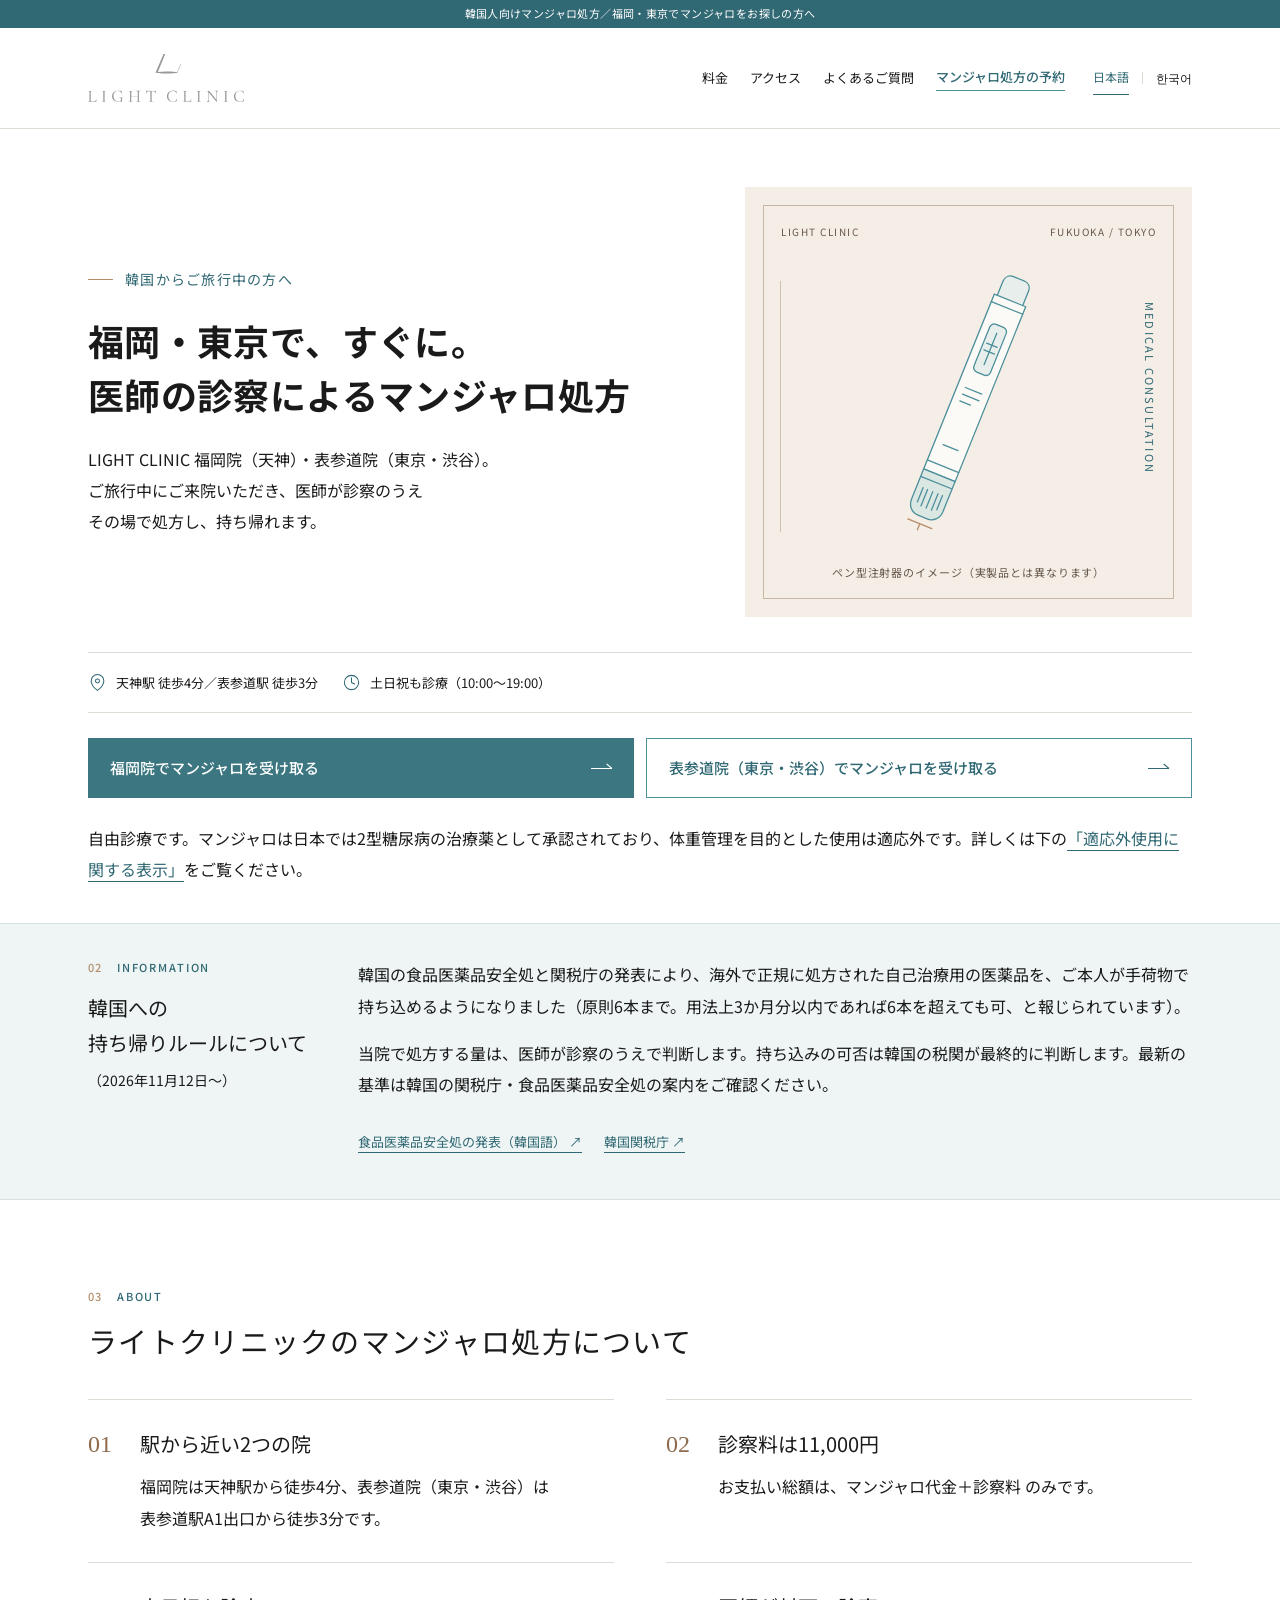
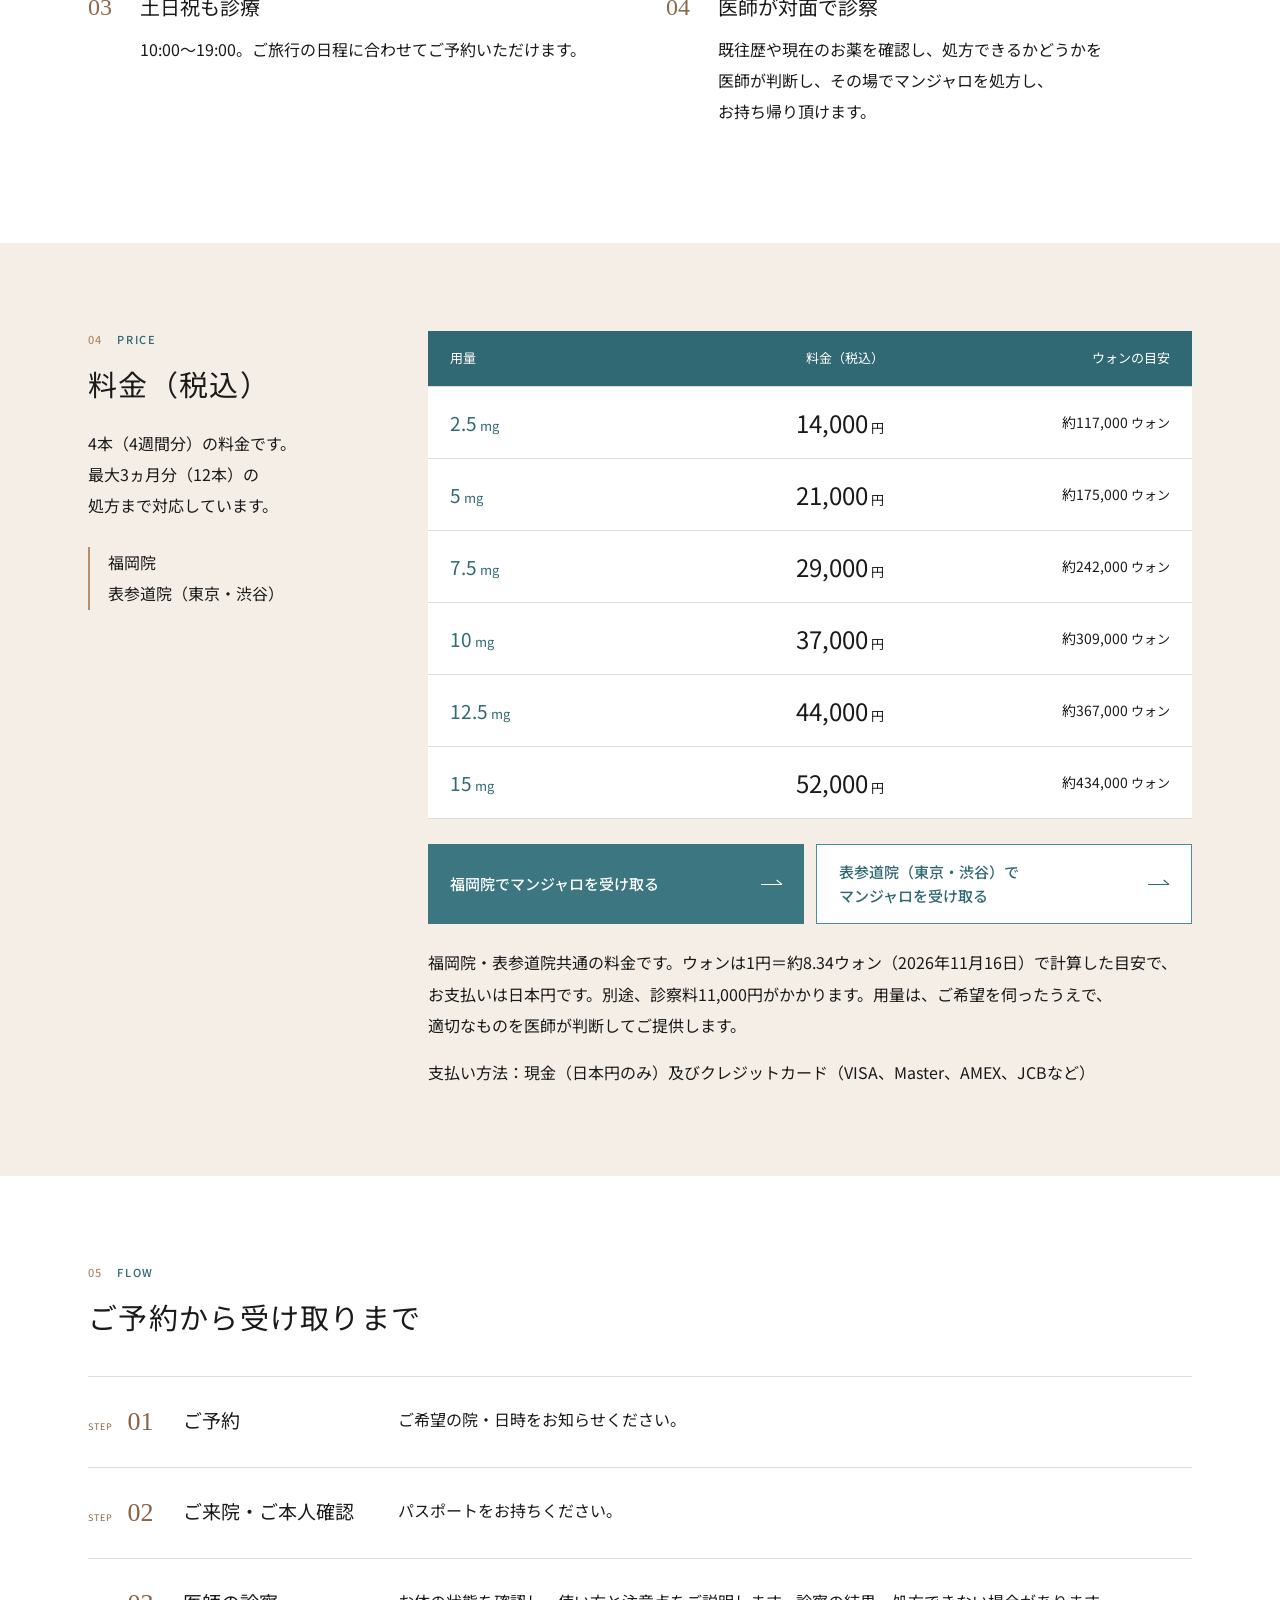
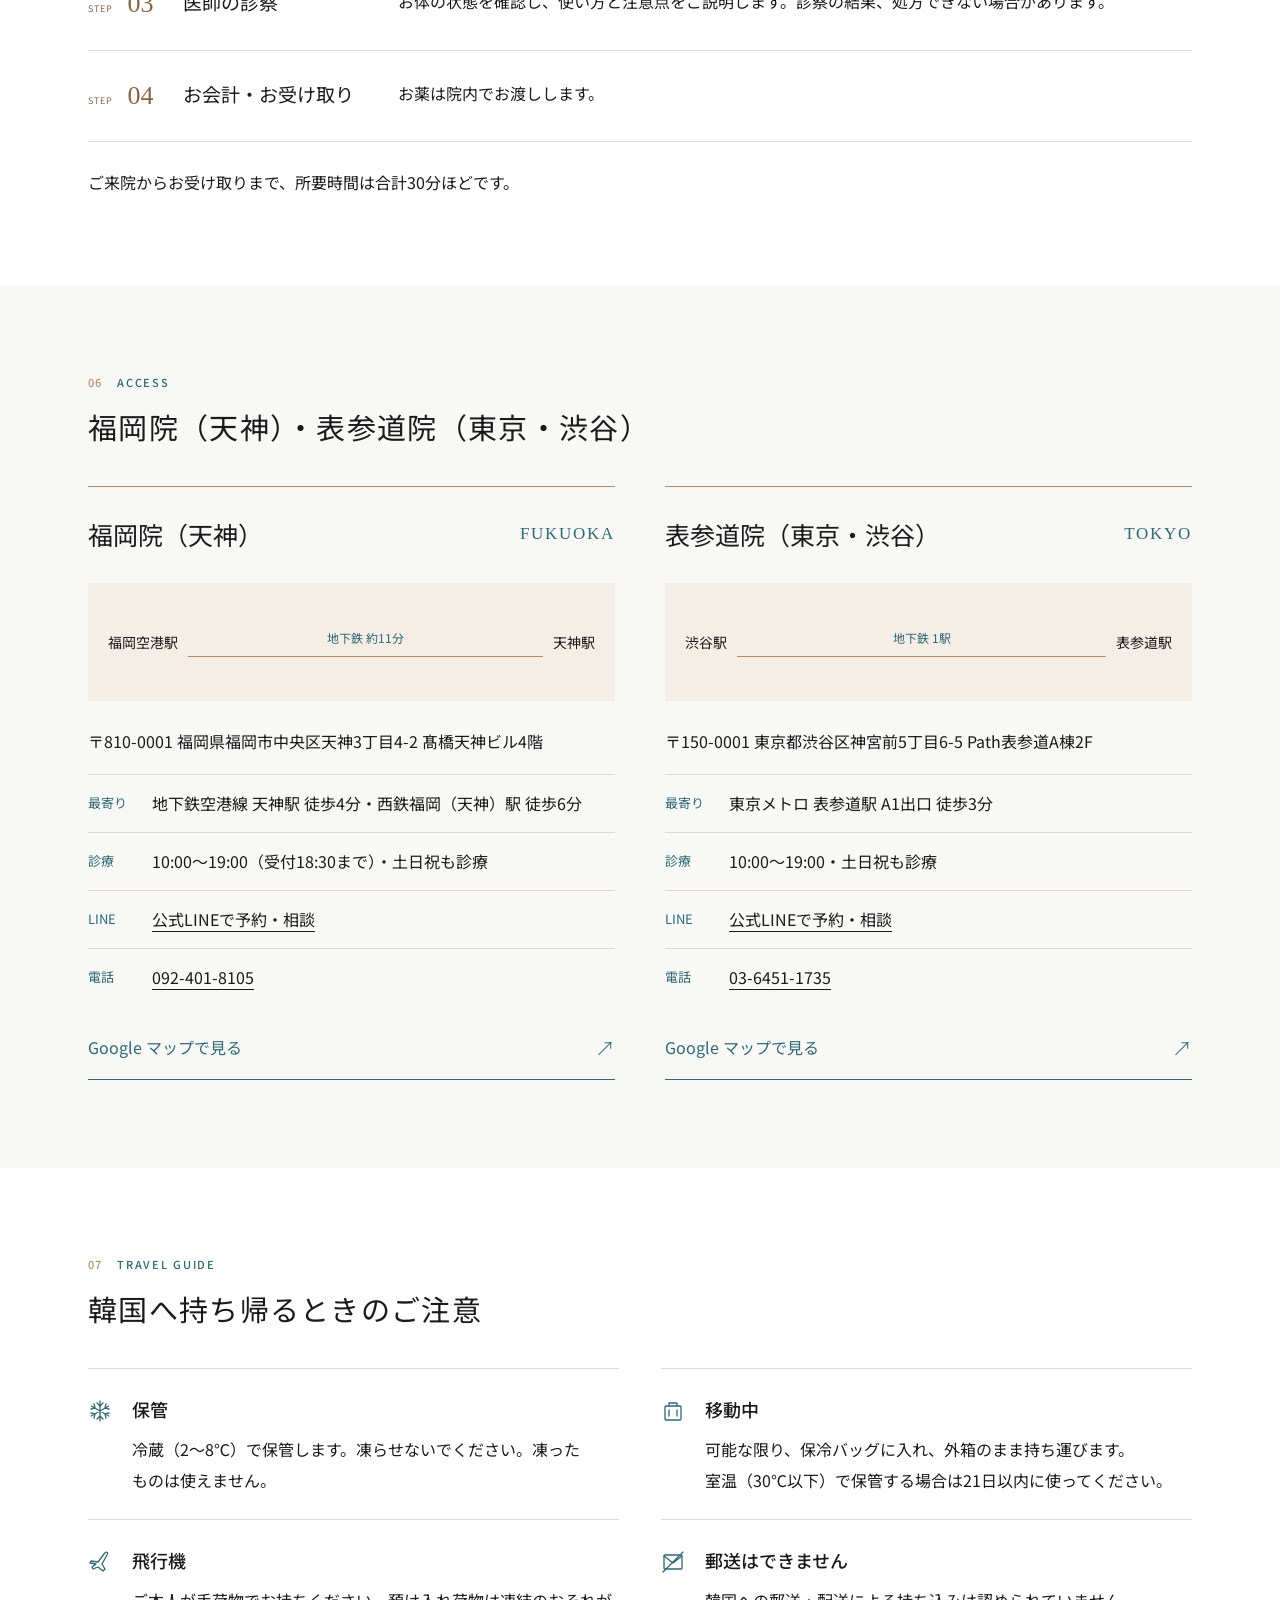
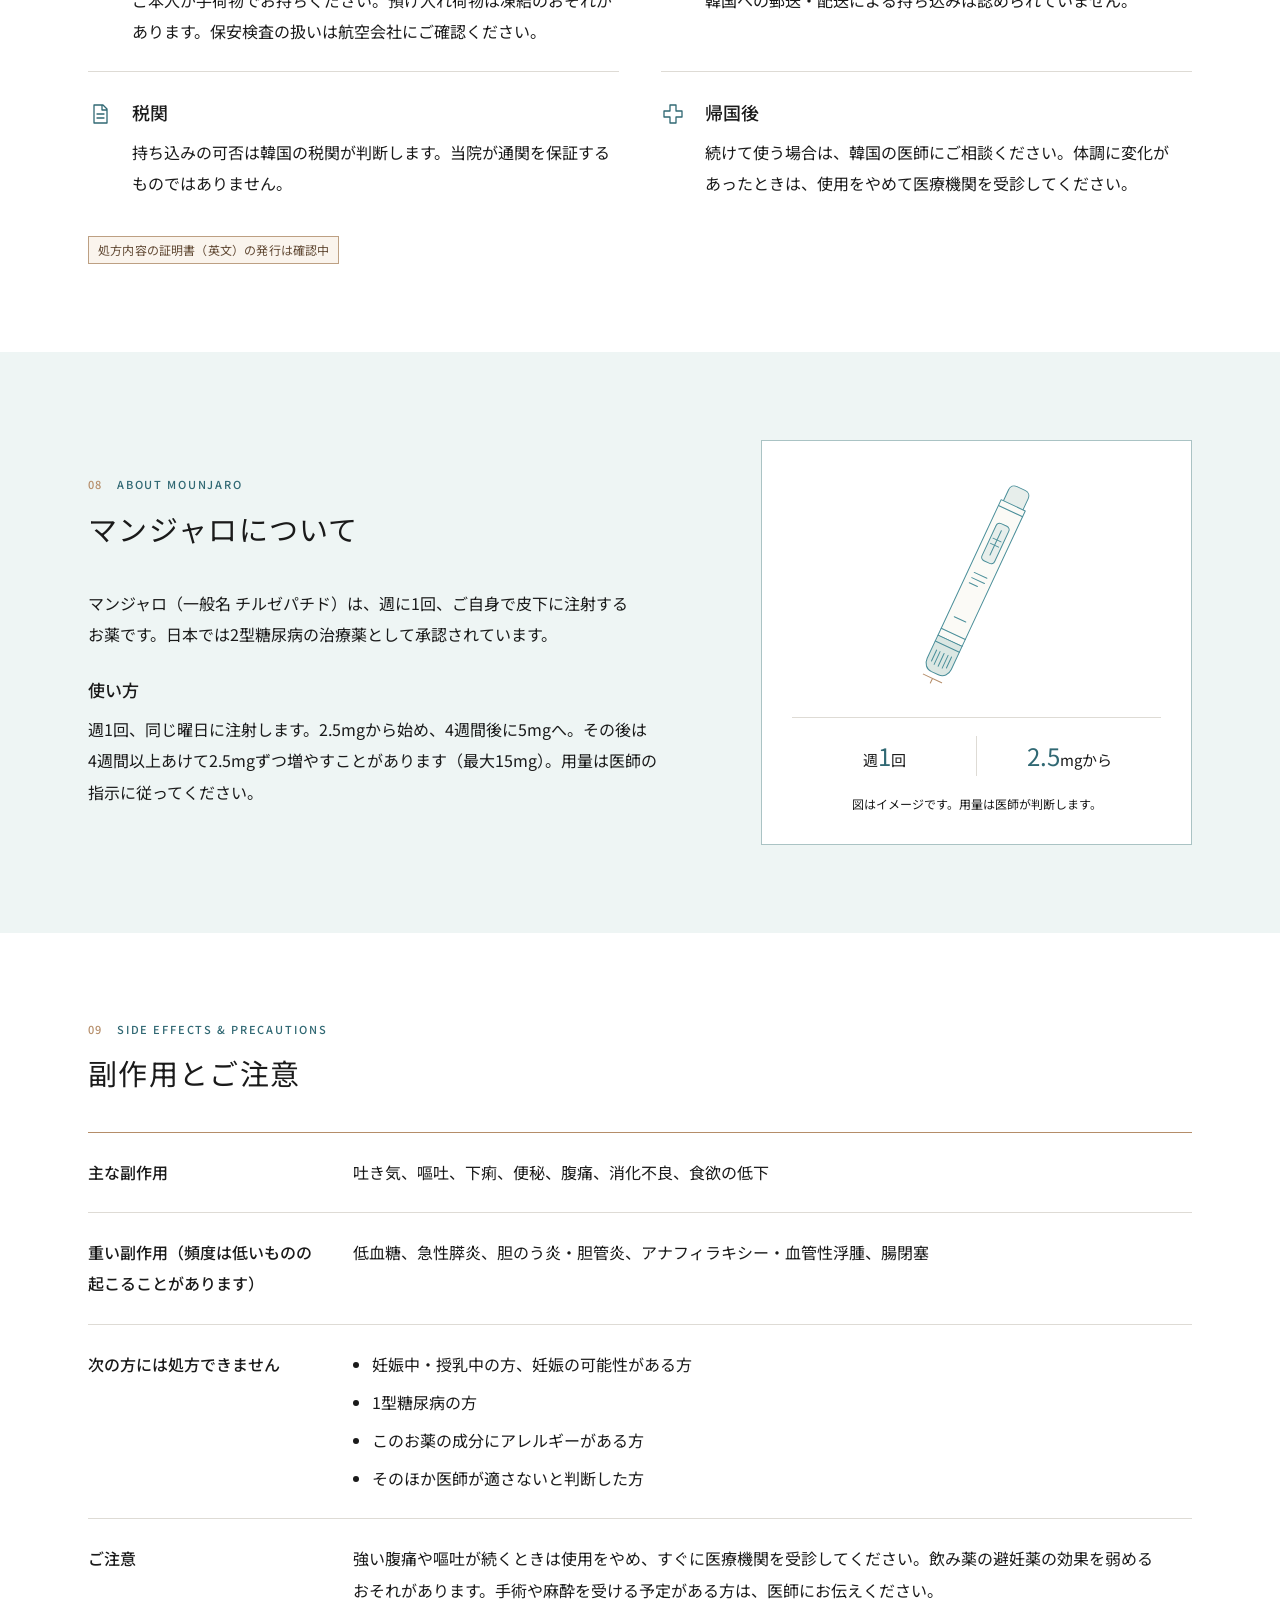
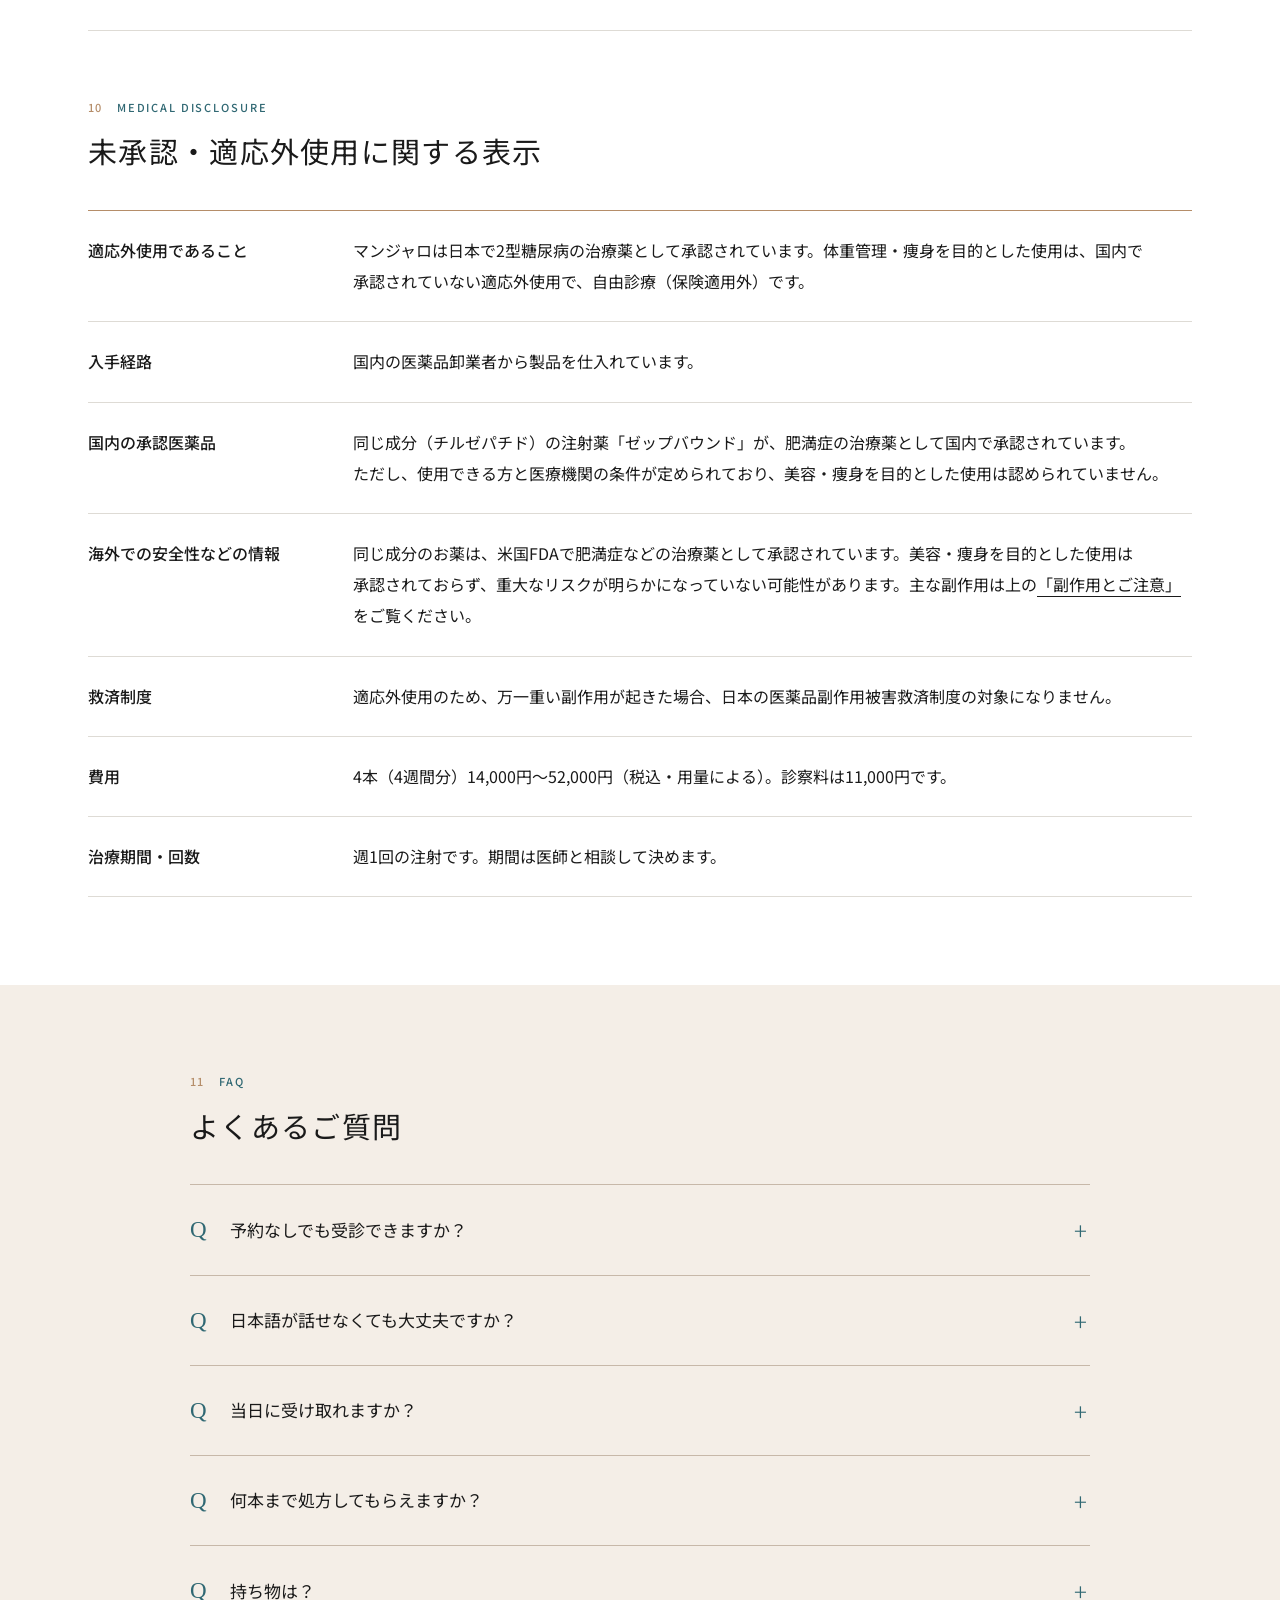
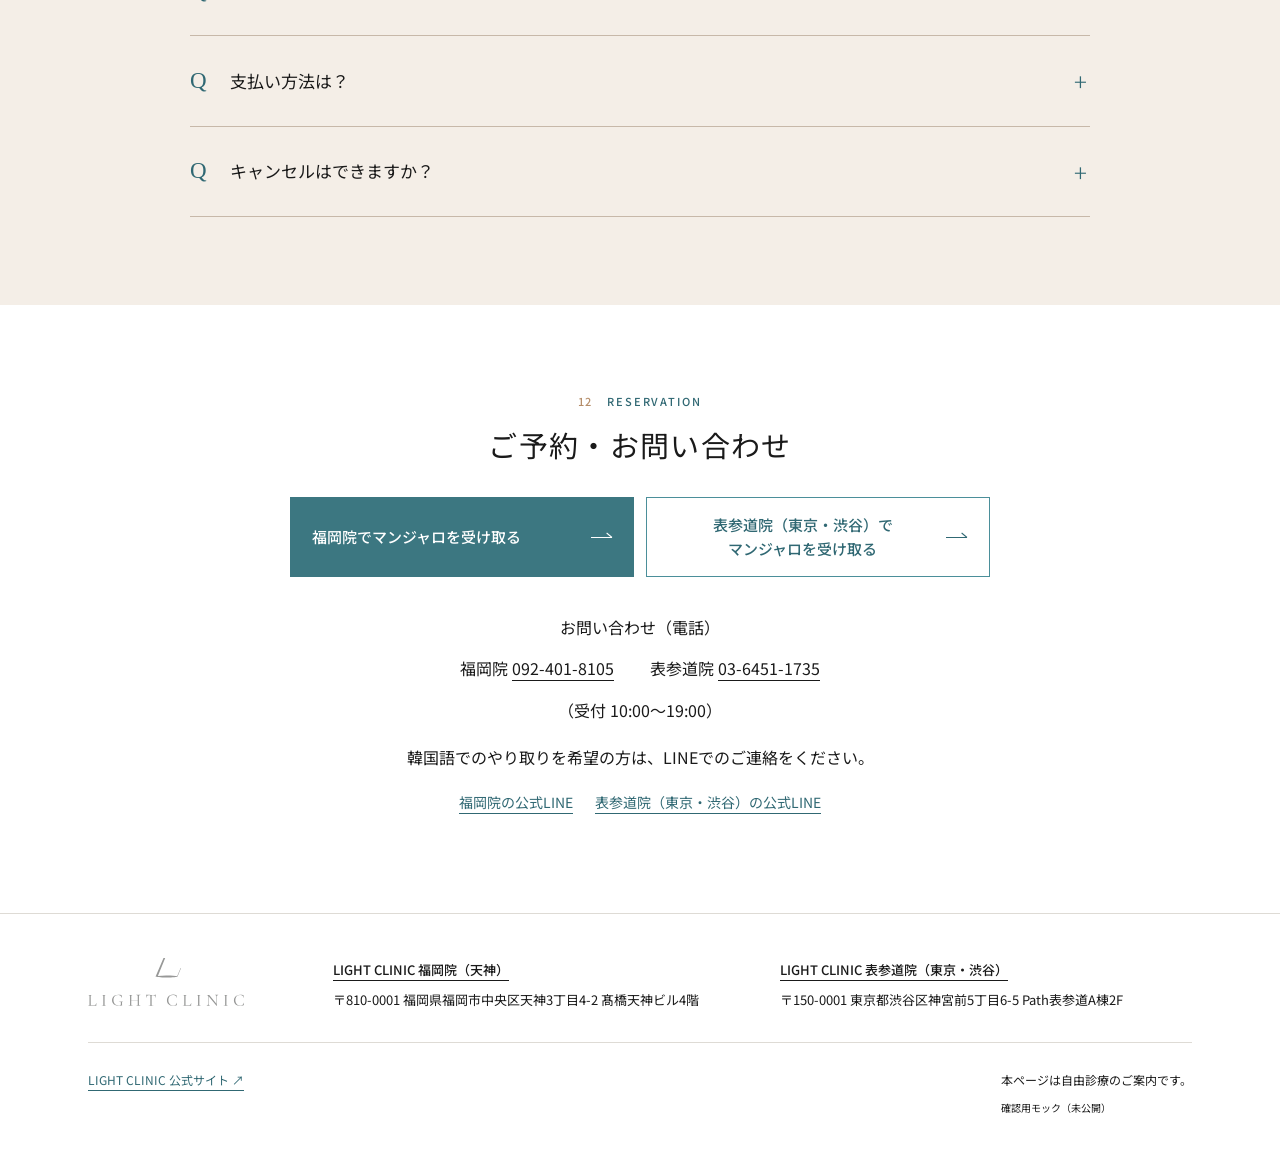
==== commit 9829abe0: "Reflect client review (44 comments): copy, LINE/maps links, CTA, price and FAQ updates (ja/ko) Co-Au" ====
--- a/index.html
+++ b/index.html
@@ -1,20 +1,20 @@
 <!doctype html>
-<html lang="ja"><head><meta charset="utf-8"><meta name="viewport" content="width=device-width, initial-scale=1, viewport-fit=cover"><meta name="robots" content="noindex,nofollow"><meta name="description" content="韓国からご旅行中の方へ。LIGHT CLINIC 福岡院・表参道院での医師の診察によるマンジャロ処方、料金、ご来院の流れ、注意事項のご案内。確認用モックです。"><meta name="theme-color" content="#4b8f9a"><title>マンジャロ処方のご案内｜LIGHT CLINIC 福岡院・表参道院｜確認用モック</title><link rel="icon" type="image/svg+xml" href="assets/img/logo.svg"><link rel="preconnect" href="https://fonts.googleapis.com"><link rel="preconnect" href="https://fonts.gstatic.com" crossorigin><link href="https://fonts.googleapis.com/css2?family=Noto+Sans+JP:wght@400;500;600;700&family=Noto+Sans+KR:wght@400;500;600;700&display=swap" rel="stylesheet"><link rel="stylesheet" href="assets/css/style.css"><link rel="alternate" hreflang="ja" href="index.html"><link rel="alternate" hreflang="ko" href="ko/index.html"></head>
-<body><div class="mock-banner"><span lang="ja">確認用モック（未公開）</span> ／ <span lang="ko">확인용 시안 (미공개)</span></div><a class="skip-link" href="#main">本文へ移動</a>
-<header class="site-header wrap"><a class="brand" href="index.html" aria-label="LIGHT CLINIC"><img src="assets/img/logo.svg" width="156" height="48" alt="LIGHT CLINIC"></a><div class="header-right"><nav class="header-nav" aria-label="ページ内メニュー"><a href="#price">料金</a><a href="#access">アクセス</a><a href="#faq">よくあるご質問</a></nav><nav class="languages" aria-label="言語切り替え"><a href="index.html" lang="ja" hreflang="ja" aria-current="page">日本語</a><span class="language-divider" aria-hidden="true"></span><a href="ko/index.html" lang="ko" hreflang="ko" >한국어</a></nav></div></header><main id="main">
-<section class="hero" data-block="1" id="intro"><div class="wrap"><div class="hero-grid"><div><p class="hero-kicker">韓国からご旅行中の方へ</p><h1><span class="hero-title-place">福岡・東京で、</span><span class="hero-title-treatment"><span class="phrase">医師の診察による</span><wbr><span class="phrase">マンジャロ処方</span></span></h1><p class="hero-intro"><span class="phrase">LIGHT CLINIC 福岡院（天神）・</span><wbr><span class="phrase">表参道院（東京）。</span><wbr><span class="phrase">ご旅行中にご来院いただき、</span><wbr><span class="phrase">医師が診察のうえ処方します。</span></p></div><figure class="hero-art"><div class="hero-art-top" aria-hidden="true"><span>LIGHT CLINIC</span><span>FUKUOKA / TOKYO</span></div><span class="art-line" aria-hidden="true"></span><img src="assets/img/injection-pen.svg" width="150" height="360" alt="ペン型注射器を表した抽象的な線画"><span class="art-side" aria-hidden="true">MEDICAL CONSULTATION</span><figcaption>ペン型注射器のイメージ（実製品とは異なります）</figcaption></figure></div><ul class="hero-points"><li><svg class="small-icon" viewBox="0 0 24 24" fill="none" stroke="currentColor" stroke-width="1.3" stroke-linecap="round" stroke-linejoin="round" aria-hidden="true"><path d="M20 10c0 6-8 12-8 12S4 16 4 10a8 8 0 1 1 16 0Z"/><circle cx="12" cy="10" r="2.5"/></svg>天神駅 徒歩4分／表参道駅 徒歩3分</li><li><svg class="small-icon" viewBox="0 0 24 24" fill="none" stroke="currentColor" stroke-width="1.3" stroke-linecap="round" stroke-linejoin="round" aria-hidden="true"><path d="M9 3h6v6h6v6h-6v6H9v-6H3V9h6z"/></svg>初診料・再診料 0円</li><li><svg class="small-icon" viewBox="0 0 24 24" fill="none" stroke="currentColor" stroke-width="1.3" stroke-linecap="round" stroke-linejoin="round" aria-hidden="true"><circle cx="12" cy="12" r="9"/><path d="M12 6v6l4 2"/></svg>土日祝も診療（10:00〜19:00）</li></ul><div class="cta-pair"><a class="button " href="#reserve"><span class="button-copy">福岡院を予約する</span><span class="arrow" aria-hidden="true"></span></a><a class="button secondary" href="#reserve"><span class="button-copy">表参道院を予約する</span><span class="arrow" aria-hidden="true"></span></a></div><p class="hero-disclosure">自由診療です。マンジャロは日本では2型糖尿病の治療薬として承認されており、体重管理を目的とした使用は適応外です。詳しくは下の<a href="#disclosure">「適応外使用に関する表示」</a>をご覧ください。</p></div></section>
-<section class="notice" data-block="2" id="notice"><div class="wrap notice-grid"><div><p class="eyebrow"><span class="section-number">02</span>INFORMATION</p><h2><span class="phrase">韓国への</span><wbr><span class="phrase">持ち帰りルールについて</span><span class="notice-date">（2026年11月12日〜）</span></h2></div><div><p>韓国の食品医薬品安全処と関税庁の発表により、海外で正規に処方された自己治療用の医薬品を、ご本人が手荷物で持ち込めるようになりました（原則6本まで。用法上3か月分以内であれば6本を超えても可、と報じられています）。</p><p>当院で処方する量は、医師が診察のうえで判断します。持ち込みの可否は韓国の税関が最終的に判断します。最新の基準は韓国の関税庁・食品医薬品安全処の案内をご確認ください。</p><div class="source-links"><a href="https://www.mfds.go.kr/brd/m_99/view.do?seq=50487" target="_blank" rel="noopener noreferrer">食品医薬品安全処の発表（韓国語） ↗</a><a href="https://www.customs.go.kr/" target="_blank" rel="noopener noreferrer">韓国関税庁 ↗</a></div></div></div></section>
-<section id="about" class="section " data-block="3"><div class="wrap"><div class="section-head"><p class="eyebrow"><span class="section-number">03</span>ABOUT</p><h2><span class="phrase">ライトクリニック</span><wbr><span class="phrase">について</span></h2></div><div class="about-grid"><div class="about-item"><span class="item-num" aria-hidden="true">01</span><div><h3>駅から近い2つの院</h3><div>福岡院は天神駅から徒歩4分、表参道院は表参道駅A1出口から徒歩3分です。</div></div></div><div class="about-item"><span class="item-num" aria-hidden="true">02</span><div><h3>初診料・再診料は0円</h3><div>お支払いはお薬の料金のみです。<p class="badge-line"><span class="badge">ほかの費用の有無は確認中</span></p></div></div></div><div class="about-item"><span class="item-num" aria-hidden="true">03</span><div><h3>土日祝も診療</h3><div>10:00〜19:00。ご旅行の日程に合わせてご予約いただけます。</div></div></div><div class="about-item"><span class="item-num" aria-hidden="true">04</span><div><h3>医師が対面で診察</h3><div>既往歴や現在のお薬を確認し、処方できるかどうかを医師が判断します。</div></div></div></div></div></section>
-<section class="section price-section" id="price" data-block="4"><div class="wrap price-layout"><div><div class="section-head"><p class="eyebrow"><span class="section-number">04</span>PRICE</p><h2>料金（税込）</h2></div><p>4本（4週間分）の料金です。</p><div class="price-context">表参道院<br><span class="badge">福岡院の料金は確認中</span></div></div><div><table class="price-table"><caption class="visually-hidden">表参道院・4本（4週間分）の料金（税込）</caption><thead><tr><th scope="col">用量</th><th scope="col">料金（税込）</th><th scope="col">ウォンの目安</th></tr></thead><tbody><tr><th scope="row">2.5<span class="unit">mg</span></th><td>14,000<span class="unit">円</span></td><td>約117,000<span class="unit">ウォン</span></td></tr><tr><th scope="row">5<span class="unit">mg</span></th><td>21,000<span class="unit">円</span></td><td>約175,000<span class="unit">ウォン</span></td></tr><tr><th scope="row">7.5<span class="unit">mg</span></th><td>29,000<span class="unit">円</span></td><td>約242,000<span class="unit">ウォン</span></td></tr><tr><th scope="row">10<span class="unit">mg</span></th><td>37,000<span class="unit">円</span></td><td>約309,000<span class="unit">ウォン</span></td></tr><tr><th scope="row">12.5<span class="unit">mg</span></th><td>44,000<span class="unit">円</span></td><td>約367,000<span class="unit">ウォン</span></td></tr><tr><th scope="row">15<span class="unit">mg</span></th><td>52,000<span class="unit">円</span></td><td>約434,000<span class="unit">ウォン</span></td></tr></tbody></table><p class="table-notes">表参道院の料金です。福岡院の料金は確認中です。ウォンは1円＝約8.34ウォン（2026年11月16日）で計算した目安で、お支払いは日本円です。初めての方は2.5mgから始めます。用量は医師が判断します。</p><p>支払い方法：<span class="badge">確認中</span></p></div></div></section>
-<section id="flow" class="section " data-block="5"><div class="wrap"><div class="section-head"><p class="eyebrow"><span class="section-number">05</span>FLOW</p><h2><span class="phrase">ご予約から</span><wbr><span class="phrase">受け取りまで</span></h2></div><ol class="steps"><li class="step"><span class="step-index" aria-hidden="true">01</span><h3>ご予約</h3><div class="step-body">ご希望の院・日時をお知らせください。</div></li><li class="step"><span class="step-index" aria-hidden="true">02</span><h3>問診票のご記入</h3><div class="step-body">既往歴、現在使っているお薬、アレルギーなどをうかがいます。<p class="badge-line"><span class="badge">韓国語の問診票は準備中</span></p></div></li><li class="step"><span class="step-index" aria-hidden="true">03</span><h3><span class="phrase">ご来院・</span><wbr><span class="phrase">ご本人確認</span></h3><div class="step-body">パスポートをお持ちください。</div></li><li class="step"><span class="step-index" aria-hidden="true">04</span><h3>医師の診察</h3><div class="step-body">お体の状態を確認し、使い方と注意点をご説明します。診察の結果、処方できない場合があります。</div></li><li class="step"><span class="step-index" aria-hidden="true">05</span><h3><span class="phrase">お会計・</span><wbr><span class="phrase">お受け取り</span></h3><div class="step-body">お薬は院内でお渡しします。保冷が必要なため、保冷バッグをご用意ください。</div></li></ol><p class="flow-note"><span class="badge">所要時間の目安は確認中です</span></p></div></section>
-<section id="access" class="section access-section" data-block="6"><div class="wrap"><div class="section-head"><p class="eyebrow"><span class="section-number">06</span>ACCESS</p><h2><span class="phrase">福岡院（天神）・</span><wbr><span class="phrase">表参道院（東京）</span></h2></div><div class="clinics"><article class="clinic"><div class="clinic-name"><h3>福岡院（天神）</h3><span class="city">FUKUOKA</span></div><div class="route" aria-label="電車でのアクセス"><span class="route-stop">福岡空港駅</span><span class="route-connection">地下鉄 約11分</span><span class="route-stop">天神駅</span></div><address><span lang="ja">〒810-0001 福岡県福岡市中央区天神3丁目4-2 髙橋天神ビル4階</span></address><dl><div><dt>最寄り</dt><dd>地下鉄空港線 天神駅 徒歩4分・西鉄福岡（天神）駅 徒歩6分</dd></div><div><dt>診療</dt><dd>10:00〜19:00（受付18:30まで）・土日祝も診療</dd></div><div><dt>電話</dt><dd><a href="tel:092-401-8105">092-401-8105</a></dd></div></dl><a class="map-link" href="https://www.google.com/maps/search/?api=1&query=%E3%80%92810-0001%20%E7%A6%8F%E5%B2%A1%E7%9C%8C%E7%A6%8F%E5%B2%A1%E5%B8%82%E4%B8%AD%E5%A4%AE%E5%8C%BA%E5%A4%A9%E7%A5%9E3%E4%B8%81%E7%9B%AE4-2%20%E9%AB%99%E6%A9%8B%E5%A4%A9%E7%A5%9E%E3%83%93%E3%83%AB4%E9%9A%8E" target="_blank" rel="noopener noreferrer">Google マップで見る<span class="external" aria-hidden="true">↗</span></a></article><article class="clinic"><div class="clinic-name"><h3>表参道院（東京）</h3><span class="city">TOKYO</span></div><div class="route" aria-label="電車でのアクセス"><span class="route-stop">渋谷駅</span><span class="route-connection">地下鉄 1駅</span><span class="route-stop">表参道駅</span></div><address><span lang="ja">〒150-0001 東京都渋谷区神宮前5丁目6-5 Path表参道A棟2F</span></address><dl><div><dt>最寄り</dt><dd>東京メトロ 表参道駅 A1出口 徒歩3分</dd></div><div><dt>診療</dt><dd>10:00〜19:00・土日祝も診療</dd></div><div><dt>電話</dt><dd><a href="tel:03-6451-1735">03-6451-1735</a></dd></div></dl><a class="map-link" href="https://www.google.com/maps/search/?api=1&query=%E3%80%92150-0001%20%E6%9D%B1%E4%BA%AC%E9%83%BD%E6%B8%8B%E8%B0%B7%E5%8C%BA%E7%A5%9E%E5%AE%AE%E5%89%8D5%E4%B8%81%E7%9B%AE6-5%20Path%E8%A1%A8%E5%8F%82%E9%81%93A%E6%A3%9F2F" target="_blank" rel="noopener noreferrer">Google マップで見る<span class="external" aria-hidden="true">↗</span></a></article></div></div></section>
-<section id="travel" class="section " data-block="7"><div class="wrap"><div class="section-head"><p class="eyebrow"><span class="section-number">07</span>TRAVEL GUIDE</p><h2><span class="phrase">韓国へ持ち帰るときの</span><wbr><span class="phrase">ご注意</span></h2></div><div class="travel-grid"><div class="travel-item"><svg class="small-icon" viewBox="0 0 24 24" fill="none" stroke="currentColor" stroke-width="1.3" stroke-linecap="round" stroke-linejoin="round" aria-hidden="true"><path d="M12 2v20M3.3 7l17.4 10M3.3 17 20.7 7M9 4l3 3 3-3M9 20l3-3 3 3M3 10l4-1-1-4M18 19l-1-4 4-1M3 14l4 1-1 4M18 5l-1 4 4 1"/></svg><div><h3>保管</h3><p>冷蔵（2〜8℃）で保管します。凍らせないでください。凍ったものは使えません。</p></div></div><div class="travel-item"><svg class="small-icon" viewBox="0 0 24 24" fill="none" stroke="currentColor" stroke-width="1.3" stroke-linecap="round" stroke-linejoin="round" aria-hidden="true"><rect x="4" y="7" width="16" height="14" rx="1"/><path d="M8 7V4h8v3M8 11v6M16 11v6"/></svg><div><h3>移動中</h3><p>保冷バッグに入れ、外箱のまま持ち運びます。室温（30℃以下）で保管する場合は21日以内に使ってください。</p></div></div><div class="travel-item"><svg class="small-icon" viewBox="0 0 24 24" fill="none" stroke="currentColor" stroke-width="1.3" stroke-linecap="round" stroke-linejoin="round" aria-hidden="true"><path d="m3 11 7 1 6-8c2-3 5-2 3 1l-5 9 3 5-2 2-5-4-5 2-1-2 4-3-6-1z"/></svg><div><h3>飛行機</h3><p>ご本人が手荷物でお持ちください。預け入れ荷物は凍結のおそれがあります。保安検査の扱いは航空会社にご確認ください。</p></div></div><div class="travel-item"><svg class="small-icon" viewBox="0 0 24 24" fill="none" stroke="currentColor" stroke-width="1.3" stroke-linecap="round" stroke-linejoin="round" aria-hidden="true"><rect x="3" y="5" width="18" height="14" rx="1"/><path d="m3 6 9 7 9-7M2 22 22 2"/></svg><div><h3>郵送はできません</h3><p>韓国への郵送・配送による持ち込みは認められていません。</p></div></div><div class="travel-item"><svg class="small-icon" viewBox="0 0 24 24" fill="none" stroke="currentColor" stroke-width="1.3" stroke-linecap="round" stroke-linejoin="round" aria-hidden="true"><path d="M6 3h9l4 4v14H6zM14 3v5h5M9 12h7M9 16h7"/></svg><div><h3>税関</h3><p>持ち込みの可否は韓国の税関が判断します。当院が通関を保証するものではありません。</p></div></div><div class="travel-item"><svg class="small-icon" viewBox="0 0 24 24" fill="none" stroke="currentColor" stroke-width="1.3" stroke-linecap="round" stroke-linejoin="round" aria-hidden="true"><path d="M9 3h6v6h6v6h-6v6H9v-6H3V9h6z"/></svg><div><h3>帰国後</h3><p>続けて使う場合は、韓国の医師にご相談ください。体調に変化があったときは、使用をやめて医療機関を受診してください。</p></div></div></div><p class="badge-line"><span class="badge">処方内容の証明書（英文）の発行は確認中</span></p></div></section>
+<html lang="ja"><head><meta charset="utf-8"><meta name="viewport" content="width=device-width, initial-scale=1, viewport-fit=cover"><meta name="robots" content="noindex,nofollow"><meta name="description" content="韓国からご旅行中の方へ。LIGHT CLINIC 福岡院・表参道院での医師の診察によるマンジャロ処方、料金、ご来院の流れ、注意事項のご案内。確認用モックです。"><meta name="theme-color" content="#4b8f9a"><title>マンジャロ処方のご案内｜LIGHT CLINIC 福岡院・表参道院｜確認用モック</title><link rel="icon" type="image/svg+xml" href="assets/img/logo.svg"><link rel="preconnect" href="https://fonts.googleapis.com"><link rel="preconnect" href="https://fonts.gstatic.com" crossorigin><link href="https://fonts.googleapis.com/css2?family=Noto+Sans+JP:wght@400;500;600;700&family=Noto+Sans+KR:wght@400;500;600;700&display=swap" rel="stylesheet"><link rel="stylesheet" href="assets/css/style.css?v=20261121"><link rel="alternate" hreflang="ja" href="index.html"><link rel="alternate" hreflang="ko" href="ko/index.html"></head>
+<body><div class="mock-banner"><span class="phrase">韓国人向けマンジャロ処方／</span><wbr><span class="phrase">福岡・東京でマンジャロをお探しの方へ</span></div><a class="skip-link" href="#main">本文へ移動</a>
+<header class="site-header wrap"><a class="brand" href="index.html" aria-label="LIGHT CLINIC"><img src="assets/img/logo.svg" width="156" height="48" alt="LIGHT CLINIC"></a><div class="header-right"><nav class="header-nav" aria-label="ページ内メニュー"><a href="#price">料金</a><a href="#access">アクセス</a><a href="#faq">よくあるご質問</a><a class="nav-reserve" href="#reserve">マンジャロ処方の予約</a></nav><nav class="languages" aria-label="言語切り替え"><a href="index.html" lang="ja" hreflang="ja" aria-current="page">日本語</a><span class="language-divider" aria-hidden="true"></span><a href="ko/index.html" lang="ko" hreflang="ko" >한국어</a></nav></div></header><main id="main">
+<section class="hero" data-block="1" id="intro"><div class="wrap"><div class="hero-grid"><div><p class="hero-kicker">韓国からご旅行中の方へ</p><h1><span class="hero-title-place"><span class="phrase">福岡・東京で、</span><wbr><span class="phrase">すぐに。</span></span><span class="hero-title-treatment"><span class="phrase">医師の診察による</span><wbr><span class="phrase">マンジャロ処方</span></span></h1><p class="hero-intro"><span class="phrase">LIGHT CLINIC 福岡院（天神）・</span><wbr><span class="phrase">表参道院（東京・渋谷）。</span><wbr><span class="phrase">ご旅行中にご来院いただき、</span><wbr><span class="phrase">医師が診察のうえ</span><wbr><span class="phrase">その場で処方し、持ち帰れます。</span></p></div><figure class="hero-art"><div class="hero-art-top" aria-hidden="true"><span>LIGHT CLINIC</span><span>FUKUOKA / TOKYO</span></div><span class="art-line" aria-hidden="true"></span><img src="assets/img/injection-pen.svg" width="150" height="360" alt="ペン型注射器を表した抽象的な線画"><span class="art-side" aria-hidden="true">MEDICAL CONSULTATION</span><figcaption>ペン型注射器のイメージ（実製品とは異なります）</figcaption></figure></div><ul class="hero-points"><li><svg class="small-icon" viewBox="0 0 24 24" fill="none" stroke="currentColor" stroke-width="1.3" stroke-linecap="round" stroke-linejoin="round" aria-hidden="true"><path d="M20 10c0 6-8 12-8 12S4 16 4 10a8 8 0 1 1 16 0Z"/><circle cx="12" cy="10" r="2.5"/></svg>天神駅 徒歩4分／表参道駅 徒歩3分</li><li><svg class="small-icon" viewBox="0 0 24 24" fill="none" stroke="currentColor" stroke-width="1.3" stroke-linecap="round" stroke-linejoin="round" aria-hidden="true"><circle cx="12" cy="12" r="9"/><path d="M12 6v6l4 2"/></svg>土日祝も診療（10:00〜19:00）</li></ul><div class="cta-pair"><a class="button " href="https://line.me/R/ti/p/@632whsjq" target="_blank" rel="noopener noreferrer"><span class="button-copy"><span class="button-clinic">福岡院で</span><wbr><span class="button-action">マンジャロを受け取る</span></span><span class="arrow" aria-hidden="true"></span></a><a class="button secondary" href="https://liff.line.me/2008442521-nXGVcefE" target="_blank" rel="noopener noreferrer"><span class="button-copy"><span class="button-clinic">表参道院（東京・渋谷）で</span><wbr><span class="button-action">マンジャロを受け取る</span></span><span class="arrow" aria-hidden="true"></span></a></div><p class="hero-disclosure">自由診療です。マンジャロは日本では2型糖尿病の治療薬として承認されており、体重管理を目的とした使用は適応外です。詳しくは下の<a href="#disclosure">「適応外使用に関する表示」</a>をご覧ください。</p></div></section>
+<section class="notice" data-block="2" id="notice"><div class="wrap notice-grid"><div><p class="eyebrow"><span class="section-number">02</span>INFORMATION</p><h2><span class="phrase">韓国への</span><wbr><span class="phrase">持ち帰りルールについて</span><span class="notice-date">（2026年11月12日〜）</span></h2></div><div><p>韓国の食品医薬品安全処と関税庁の発表により、海外で正規に処方された自己治療用の医薬品を、ご本人が手荷物で持ち込めるようになりました（原則6本まで。用法上3か月分以内であれば6本を超えても可、と報じられています）。</p><p>当院で処方する量は、医師が診察のうえで判断します。持ち込みの可否は韓国の税関が最終的に判断します。最新の基準は韓国の関税庁・食品医薬品安全処の案内をご確認ください。</p><div class="source-links"><a href="https://www.mfds.go.kr/brd/m_99/view.do?seq=50487" target="_blank" rel="noopener noreferrer">食品医薬品安全処の発表（韓国語） ↗</a><a href="https://www.customs.go.kr/kcs/main.do" target="_blank" rel="noopener noreferrer">韓国関税庁 ↗</a></div></div></div></section>
+<section id="about" class="section " data-block="3"><div class="wrap"><div class="section-head"><p class="eyebrow"><span class="section-number">03</span>ABOUT</p><h2><span class="phrase">ライトクリニックの</span><wbr><span class="phrase">マンジャロ処方について</span></h2></div><div class="about-grid"><div class="about-item"><span class="item-num" aria-hidden="true">01</span><div><h3>駅から近い2つの院</h3><div><span class="phrase">福岡院は</span><wbr><span class="phrase">天神駅から徒歩4分、</span><wbr><span class="phrase">表参道院（東京・渋谷）は</span><wbr><span class="phrase">表参道駅A1出口から</span><wbr><span class="phrase">徒歩3分です。</span></div></div></div><div class="about-item"><span class="item-num" aria-hidden="true">02</span><div><h3>診察料は11,000円</h3><div><span class="phrase">お支払い総額は、</span><wbr><span class="phrase">マンジャロ代金＋診察料 </span><wbr><span class="phrase">のみです。</span></div></div></div><div class="about-item"><span class="item-num" aria-hidden="true">03</span><div><h3>土日祝も診療</h3><div>10:00〜19:00。ご旅行の日程に合わせてご予約いただけます。</div></div></div><div class="about-item"><span class="item-num" aria-hidden="true">04</span><div><h3>医師が対面で診察</h3><div><span class="phrase">既往歴や現在のお薬を確認し、</span><wbr><span class="phrase">処方できるかどうかを</span><wbr><span class="phrase">医師が判断し、</span><wbr><span class="phrase">その場でマンジャロを処方し、</span><wbr><span class="phrase">お持ち帰り頂けます。</span></div></div></div></div></div></section>
+<section class="section price-section" id="price" data-block="4"><div class="wrap price-layout"><div><div class="section-head"><p class="eyebrow"><span class="section-number">04</span>PRICE</p><h2>料金（税込）</h2></div><p>4本（4週間分）の料金です。</p><p class="prescription-limit"><span class="phrase">最大3ヵ月分（12本）の</span><wbr><span class="phrase">処方まで対応しています。</span></p><div class="price-context">福岡院<br>表参道院（東京・渋谷）</div></div><div><table class="price-table"><caption class="visually-hidden">福岡院・表参道院共通・4本（4週間分）の料金（税込）</caption><thead><tr><th scope="col">用量</th><th scope="col">料金（税込）</th><th scope="col">ウォンの目安</th></tr></thead><tbody><tr><th scope="row">2.5<span class="unit">mg</span></th><td>14,000<span class="unit">円</span></td><td>約117,000<span class="unit">ウォン</span></td></tr><tr><th scope="row">5<span class="unit">mg</span></th><td>21,000<span class="unit">円</span></td><td>約175,000<span class="unit">ウォン</span></td></tr><tr><th scope="row">7.5<span class="unit">mg</span></th><td>29,000<span class="unit">円</span></td><td>約242,000<span class="unit">ウォン</span></td></tr><tr><th scope="row">10<span class="unit">mg</span></th><td>37,000<span class="unit">円</span></td><td>約309,000<span class="unit">ウォン</span></td></tr><tr><th scope="row">12.5<span class="unit">mg</span></th><td>44,000<span class="unit">円</span></td><td>約367,000<span class="unit">ウォン</span></td></tr><tr><th scope="row">15<span class="unit">mg</span></th><td>52,000<span class="unit">円</span></td><td>約434,000<span class="unit">ウォン</span></td></tr></tbody></table><div class="cta-pair"><a class="button " href="https://line.me/R/ti/p/@632whsjq" target="_blank" rel="noopener noreferrer"><span class="button-copy"><span class="button-clinic">福岡院で</span><wbr><span class="button-action">マンジャロを受け取る</span></span><span class="arrow" aria-hidden="true"></span></a><a class="button secondary" href="https://liff.line.me/2008442521-nXGVcefE" target="_blank" rel="noopener noreferrer"><span class="button-copy"><span class="button-clinic">表参道院（東京・渋谷）で</span><wbr><span class="button-action">マンジャロを受け取る</span></span><span class="arrow" aria-hidden="true"></span></a></div><p class="table-notes"><span class="phrase">福岡院・表参道院共通の料金です。</span><wbr><span class="phrase">ウォンは</span><wbr><span class="phrase">1円＝約8.34ウォン</span><wbr><span class="phrase">（2026年11月16日）で</span><wbr><span class="phrase">計算した目安で、</span><wbr><span class="phrase">お支払いは日本円です。</span><wbr><span class="phrase">別途、診察料11,000円が</span><wbr><span class="phrase">かかります。</span><wbr><span class="phrase">用量は、</span><wbr><span class="phrase">ご希望を伺ったうえで、</span><wbr><span class="phrase">適切なものを</span><wbr><span class="phrase">医師が判断してご提供します。</span></p><p><span class="phrase">支払い方法：</span><wbr><span class="phrase">現金（日本円のみ）及び</span><wbr><span class="phrase">クレジットカード</span><wbr><span class="phrase">（VISA、Master、AMEX、JCBなど）</span></p></div></div></section>
+<section id="flow" class="section " data-block="5"><div class="wrap"><div class="section-head"><p class="eyebrow"><span class="section-number">05</span>FLOW</p><h2><span class="phrase">ご予約から</span><wbr><span class="phrase">受け取りまで</span></h2></div><ol class="steps"><li class="step"><span class="step-index" aria-hidden="true">01</span><h3>ご予約</h3><div class="step-body">ご希望の院・日時をお知らせください。</div></li><li class="step"><span class="step-index" aria-hidden="true">02</span><h3><span class="phrase">ご来院・</span><wbr><span class="phrase">ご本人確認</span></h3><div class="step-body">パスポートをお持ちください。</div></li><li class="step"><span class="step-index" aria-hidden="true">03</span><h3>医師の診察</h3><div class="step-body">お体の状態を確認し、使い方と注意点をご説明します。診察の結果、処方できない場合があります。</div></li><li class="step"><span class="step-index" aria-hidden="true">04</span><h3><span class="phrase">お会計・</span><wbr><span class="phrase">お受け取り</span></h3><div class="step-body">お薬は院内でお渡しします。</div></li></ol><p class="flow-note"><span class="phrase">ご来院からお受け取りまで、</span><wbr><span class="phrase">所要時間は合計30分ほどです。</span></p></div></section>
+<section id="access" class="section access-section" data-block="6"><div class="wrap"><div class="section-head"><p class="eyebrow"><span class="section-number">06</span>ACCESS</p><h2><span class="phrase">福岡院（天神）・</span><wbr><span class="phrase">表参道院（東京・渋谷）</span></h2></div><div class="clinics"><article class="clinic"><div class="clinic-name"><h3>福岡院（天神）</h3><span class="city">FUKUOKA</span></div><div class="route" aria-label="電車でのアクセス"><span class="route-stop">福岡空港駅</span><span class="route-connection">地下鉄 約11分</span><span class="route-stop">天神駅</span></div><address><span lang="ja">〒810-0001 福岡県福岡市中央区天神3丁目4-2 髙橋天神ビル4階</span></address><dl><div><dt>最寄り</dt><dd>地下鉄空港線 天神駅 徒歩4分・西鉄福岡（天神）駅 徒歩6分</dd></div><div><dt>診療</dt><dd>10:00〜19:00（受付18:30まで）・土日祝も診療</dd></div><div><dt>LINE</dt><dd><a href="https://line.me/R/ti/p/@632whsjq" target="_blank" rel="noopener noreferrer">公式LINEで予約・相談</a></dd></div><div><dt>電話</dt><dd><a href="tel:092-401-8105">092-401-8105</a></dd></div></dl><a class="map-link" href="https://maps.app.goo.gl/uGo4LGGmjviSatcZ6" target="_blank" rel="noopener noreferrer">Google マップで見る<span class="external" aria-hidden="true">↗</span></a></article><article class="clinic"><div class="clinic-name"><h3><span class="phrase">表参道院</span><wbr><span class="phrase">（東京・渋谷）</span></h3><span class="city">TOKYO</span></div><div class="route" aria-label="電車でのアクセス"><span class="route-stop">渋谷駅</span><span class="route-connection">地下鉄 1駅</span><span class="route-stop">表参道駅</span></div><address><span lang="ja">〒150-0001 東京都渋谷区神宮前5丁目6-5 Path表参道A棟2F</span></address><dl><div><dt>最寄り</dt><dd>東京メトロ 表参道駅 A1出口 徒歩3分</dd></div><div><dt>診療</dt><dd>10:00〜19:00・土日祝も診療</dd></div><div><dt>LINE</dt><dd><a href="https://liff.line.me/2008442521-nXGVcefE" target="_blank" rel="noopener noreferrer">公式LINEで予約・相談</a></dd></div><div><dt>電話</dt><dd><a href="tel:03-6451-1735">03-6451-1735</a></dd></div></dl><a class="map-link" href="https://maps.app.goo.gl/s62KAz49sCM9kB3t7" target="_blank" rel="noopener noreferrer">Google マップで見る<span class="external" aria-hidden="true">↗</span></a></article></div></div></section>
+<section id="travel" class="section " data-block="7"><div class="wrap"><div class="section-head"><p class="eyebrow"><span class="section-number">07</span>TRAVEL GUIDE</p><h2><span class="phrase">韓国へ持ち帰るときの</span><wbr><span class="phrase">ご注意</span></h2></div><div class="travel-grid"><div class="travel-item"><svg class="small-icon" viewBox="0 0 24 24" fill="none" stroke="currentColor" stroke-width="1.3" stroke-linecap="round" stroke-linejoin="round" aria-hidden="true"><path d="M12 2v20M3.3 7l17.4 10M3.3 17 20.7 7M9 4l3 3 3-3M9 20l3-3 3 3M3 10l4-1-1-4M18 19l-1-4 4-1M3 14l4 1-1 4M18 5l-1 4 4 1"/></svg><div><h3>保管</h3><p>冷蔵（2〜8℃）で保管します。凍らせないでください。凍ったものは使えません。</p></div></div><div class="travel-item"><svg class="small-icon" viewBox="0 0 24 24" fill="none" stroke="currentColor" stroke-width="1.3" stroke-linecap="round" stroke-linejoin="round" aria-hidden="true"><rect x="4" y="7" width="16" height="14" rx="1"/><path d="M8 7V4h8v3M8 11v6M16 11v6"/></svg><div><h3>移動中</h3><p><span class="phrase">可能な限り、</span><wbr><span class="phrase">保冷バッグに入れ、</span><wbr><span class="phrase">外箱のまま持ち運びます。</span><wbr><span class="phrase">室温（30℃以下）で</span><wbr><span class="phrase">保管する場合は</span><wbr><span class="phrase">21日以内に使ってください。</span></p></div></div><div class="travel-item"><svg class="small-icon" viewBox="0 0 24 24" fill="none" stroke="currentColor" stroke-width="1.3" stroke-linecap="round" stroke-linejoin="round" aria-hidden="true"><path d="m3 11 7 1 6-8c2-3 5-2 3 1l-5 9 3 5-2 2-5-4-5 2-1-2 4-3-6-1z"/></svg><div><h3>飛行機</h3><p>ご本人が手荷物でお持ちください。預け入れ荷物は凍結のおそれがあります。保安検査の扱いは航空会社にご確認ください。</p></div></div><div class="travel-item"><svg class="small-icon" viewBox="0 0 24 24" fill="none" stroke="currentColor" stroke-width="1.3" stroke-linecap="round" stroke-linejoin="round" aria-hidden="true"><rect x="3" y="5" width="18" height="14" rx="1"/><path d="m3 6 9 7 9-7M2 22 22 2"/></svg><div><h3>郵送はできません</h3><p>韓国への郵送・配送による持ち込みは認められていません。</p></div></div><div class="travel-item"><svg class="small-icon" viewBox="0 0 24 24" fill="none" stroke="currentColor" stroke-width="1.3" stroke-linecap="round" stroke-linejoin="round" aria-hidden="true"><path d="M6 3h9l4 4v14H6zM14 3v5h5M9 12h7M9 16h7"/></svg><div><h3>税関</h3><p>持ち込みの可否は韓国の税関が判断します。当院が通関を保証するものではありません。</p></div></div><div class="travel-item"><svg class="small-icon" viewBox="0 0 24 24" fill="none" stroke="currentColor" stroke-width="1.3" stroke-linecap="round" stroke-linejoin="round" aria-hidden="true"><path d="M9 3h6v6h6v6h-6v6H9v-6H3V9h6z"/></svg><div><h3>帰国後</h3><p>続けて使う場合は、韓国の医師にご相談ください。体調に変化があったときは、使用をやめて医療機関を受診してください。</p></div></div></div><p class="badge-line"><span class="badge">処方内容の証明書（英文）の発行は確認中</span></p></div></section>
 <section class="section medicine-section" id="medicine" data-block="8"><div class="wrap medicine-layout"><div class="medicine-text"><div class="section-head"><p class="eyebrow"><span class="section-number">08</span>ABOUT MOUNJARO</p><h2>マンジャロについて</h2></div><p>マンジャロ（一般名 チルゼパチド）は、週に1回、ご自身で皮下に注射するお薬です。日本では2型糖尿病の治療薬として承認されています。</p><h3>使い方</h3><p>週1回、同じ曜日に注射します。2.5mgから始め、4週間後に5mgへ。その後は4週間以上あけて2.5mgずつ増やすことがあります（最大15mg）。用量は医師の指示に従ってください。</p></div><figure class="medicine-diagram"><img src="assets/img/injection-pen.svg" width="150" height="360" loading="lazy" alt="ペン型注射器を表した抽象的な線画"><div class="medicine-facts"><div>週<strong>1</strong>回</div><div><strong>2.5</strong>mgから</div></div><figcaption>図はイメージです。用量は医師が判断します。</figcaption></figure></div></section>
-<section id="safety" class="section safety-section" data-block="9"><div class="wrap"><div class="section-head"><p class="eyebrow"><span class="section-number">09</span>SIDE EFFECTS & PRECAUTIONS</p><h2>副作用とご注意</h2></div><dl class="medical-list"><div><dt>主な副作用</dt><dd>吐き気、嘔吐、下痢、便秘、腹痛、消化不良、食欲の低下</dd></div><div><dt>重い副作用（頻度は低いものの起こることがあります）</dt><dd>低血糖、急性膵炎、胆のう炎・胆管炎、アナフィラキシー・血管性浮腫、腸閉塞</dd></div><div><dt>次の方には処方できません</dt><dd><ul><li>妊娠中・授乳中の方、妊娠の可能性がある方</li><li>1型糖尿病の方</li><li>このお薬の成分にアレルギーがある方</li><li>そのほか医師が適さないと判断した方</li></ul></dd></div><div><dt>ご注意</dt><dd>強い腹痛や嘔吐が続くときは使用をやめ、すぐに医療機関を受診してください。飲み薬の避妊薬の効果を弱めるおそれがあります。手術や麻酔を受ける予定がある方は、医師にお伝えください。</dd></div></dl><p class="medical-callout">添付文書は2型糖尿病の方を対象にしたものです。体重管理を目的に使う場合の安全性と有効性は、日本では確認されていません。</p></div></section>
-<section id="disclosure" class="section disclosure-section" data-block="10"><div class="wrap"><div class="section-head"><p class="eyebrow"><span class="section-number">10</span>MEDICAL DISCLOSURE</p><h2>未承認・適応外使用に関する表示</h2></div><dl class="medical-list"><div><dt>適応外使用であること</dt><dd>マンジャロは日本で2型糖尿病の治療薬として承認されています。体重管理・痩身を目的とした使用は、国内で承認されていない適応外使用で、自由診療（保険適用外）です。</dd></div><div><dt>入手経路</dt><dd>国内の医薬品卸業者から、国内で承認された製品を仕入れています。 <span class="badge">確認中</span></dd></div><div><dt>国内の承認医薬品</dt><dd>同じ成分（チルゼパチド）の注射薬「ゼップバウンド」が、肥満症の治療薬として国内で承認されています。ただし、使用できる方と医療機関の条件が定められており、美容・痩身を目的とした使用は認められていません。</dd></div><div><dt>海外での安全性などの情報</dt><dd>同じ成分のお薬は、米国FDAで肥満症などの治療薬として承認されています。美容・痩身を目的とした使用は承認されておらず、重大なリスクが明らかになっていない可能性があります。主な副作用は上の<a href="#safety">「副作用とご注意」</a>をご覧ください。</dd></div><div><dt>救済制度</dt><dd>適応外使用のため、万一重い副作用が起きた場合、日本の医薬品副作用被害救済制度の対象になりません。</dd></div><div><dt>費用</dt><dd>4本（4週間分）14,000円〜52,000円（税込・用量による）。初診料・再診料は0円です。</dd></div><div><dt>治療期間・回数</dt><dd>週1回の注射です。期間は医師と相談して決めます。</dd></div></dl></div></section>
-<section id="faq" class="section faq-section" data-block="11"><div class="narrow"><div class="section-head"><p class="eyebrow"><span class="section-number">11</span>FAQ</p><h2>よくあるご質問</h2></div><div class="faq-list"><details><summary>予約なしでも受診できますか？</summary><div class="faq-answer"><p>ご予約をお願いしています。</p></div></details><details><summary>日本語が話せなくても大丈夫ですか？</summary><div class="faq-answer"><p>韓国語でのご案内方法は確認中です。 <span class="badge">確認中</span></p></div></details><details><summary>当日に受け取れますか？</summary><div class="faq-answer"><p>診察のうえ処方となった場合、当日に院内でお渡しします。在庫の状況により、お渡しできない用量がある場合があります。</p></div></details><details><summary>何本まで処方してもらえますか？</summary><div class="faq-answer"><p>医師が診察のうえで判断します。初めての方は2.5mgから始めます。</p></div></details><details><summary>持ち物は？</summary><div class="faq-answer"><p>パスポート、現在使っているお薬が分かるもの、保冷バッグをお持ちください。</p></div></details><details><summary>支払い方法は？</summary><div class="faq-answer"><p>確認中です。 <span class="badge">確認中</span></p></div></details><details><summary>キャンセルはできますか？</summary><div class="faq-answer"><p>確認中です。 <span class="badge">確認中</span></p></div></details></div></div></section>
-<section id="reserve" class="section reserve-section" data-block="12"><div class="wrap"><div class="section-head"><p class="eyebrow"><span class="section-number">12</span>RESERVATION</p><h2>ご予約・お問い合わせ</h2></div><div class="cta-pair"><a class="button " href="#reserve"><span class="button-copy">福岡院を予約する</span><span class="arrow" aria-hidden="true"></span></a><a class="button secondary" href="#reserve"><span class="button-copy">表参道院を予約する</span><span class="arrow" aria-hidden="true"></span></a></div><p class="reserve-note">予約の窓口（LINEなど）は確認中です <span class="badge">確認中</span></p><div class="phone-block"><p>お問い合わせ（電話）</p><div class="phones"><span>福岡院 <a href="tel:092-401-8105">092-401-8105</a></span><span>表参道院 <a href="tel:03-6451-1735">03-6451-1735</a></span></div><p>（受付 10:00〜19:00）</p><p class="badge-line"><span class="badge">韓国語での電話対応は確認中</span></p></div></div></section>
+<section id="safety" class="section safety-section" data-block="9"><div class="wrap"><div class="section-head"><p class="eyebrow"><span class="section-number">09</span>SIDE EFFECTS & PRECAUTIONS</p><h2>副作用とご注意</h2></div><dl class="medical-list"><div><dt>主な副作用</dt><dd>吐き気、嘔吐、下痢、便秘、腹痛、消化不良、食欲の低下</dd></div><div><dt>重い副作用（頻度は低いものの起こることがあります）</dt><dd>低血糖、急性膵炎、胆のう炎・胆管炎、アナフィラキシー・血管性浮腫、腸閉塞</dd></div><div><dt>次の方には処方できません</dt><dd><ul><li>妊娠中・授乳中の方、妊娠の可能性がある方</li><li>1型糖尿病の方</li><li>このお薬の成分にアレルギーがある方</li><li>そのほか医師が適さないと判断した方</li></ul></dd></div><div><dt>ご注意</dt><dd>強い腹痛や嘔吐が続くときは使用をやめ、すぐに医療機関を受診してください。飲み薬の避妊薬の効果を弱めるおそれがあります。手術や麻酔を受ける予定がある方は、医師にお伝えください。</dd></div></dl></div></section>
+<section id="disclosure" class="section disclosure-section" data-block="10"><div class="wrap"><div class="section-head"><p class="eyebrow"><span class="section-number">10</span>MEDICAL DISCLOSURE</p><h2>未承認・適応外使用に関する表示</h2></div><dl class="medical-list"><div><dt>適応外使用であること</dt><dd>マンジャロは日本で2型糖尿病の治療薬として承認されています。体重管理・痩身を目的とした使用は、国内で承認されていない適応外使用で、自由診療（保険適用外）です。</dd></div><div><dt>入手経路</dt><dd><span class="phrase">国内の医薬品卸業者から</span><wbr><span class="phrase">製品を仕入れています。</span></dd></div><div><dt>国内の承認医薬品</dt><dd>同じ成分（チルゼパチド）の注射薬「ゼップバウンド」が、肥満症の治療薬として国内で承認されています。ただし、使用できる方と医療機関の条件が定められており、美容・痩身を目的とした使用は認められていません。</dd></div><div><dt>海外での安全性などの情報</dt><dd>同じ成分のお薬は、米国FDAで肥満症などの治療薬として承認されています。美容・痩身を目的とした使用は承認されておらず、重大なリスクが明らかになっていない可能性があります。主な副作用は上の<a href="#safety">「副作用とご注意」</a>をご覧ください。</dd></div><div><dt>救済制度</dt><dd>適応外使用のため、万一重い副作用が起きた場合、日本の医薬品副作用被害救済制度の対象になりません。</dd></div><div><dt>費用</dt><dd>4本（4週間分）14,000円〜52,000円（税込・用量による）。診察料は11,000円です。</dd></div><div><dt>治療期間・回数</dt><dd>週1回の注射です。期間は医師と相談して決めます。</dd></div></dl></div></section>
+<section id="faq" class="section faq-section" data-block="11"><div class="narrow"><div class="section-head"><p class="eyebrow"><span class="section-number">11</span>FAQ</p><h2>よくあるご質問</h2></div><div class="faq-list"><details><summary>予約なしでも受診できますか？</summary><div class="faq-answer"><p><span class="phrase">前日までに</span><wbr><span class="phrase">公式LINEから</span><wbr><span class="phrase">ご予約をお願いします。</span></p><div class="line-links"><a href="https://line.me/R/ti/p/@632whsjq" target="_blank" rel="noopener noreferrer">福岡院の公式LINE</a><a href="https://liff.line.me/2008442521-nXGVcefE" target="_blank" rel="noopener noreferrer">表参道院（東京・渋谷）の公式LINE</a></div></div></details><details><summary>日本語が話せなくても大丈夫ですか？</summary><div class="faq-answer"><p><span class="phrase">はい、大丈夫です。</span><wbr><span class="phrase">問診などに必要な内容は</span><wbr><span class="phrase">韓国語の資料でご用意しています。</span><wbr><span class="phrase">必要に応じて</span><wbr><span class="phrase">英語や翻訳アプリを通じた対話で</span><wbr><span class="phrase">対応可能です。</span></p></div></details><details><summary>当日に受け取れますか？</summary><div class="faq-answer"><p>診察のうえ処方となった場合、当日に院内でお渡しします。在庫の状況により、お渡しできない用量がある場合があります。</p></div></details><details><summary>何本まで処方してもらえますか？</summary><div class="faq-answer"><p><span class="phrase">医師が診察のうえで判断しますが、</span><wbr><span class="phrase">最大3ヵ月分（12本）まで</span><wbr><span class="phrase">処方可能です。</span></p></div></details><details><summary>持ち物は？</summary><div class="faq-answer"><p><span class="phrase">パスポート、</span><wbr><span class="phrase">現在使っているお薬が分かるもの、</span><wbr><span class="phrase">必要に応じて</span><wbr><span class="phrase">保冷バッグをお持ちください。</span></p></div></details><details><summary>支払い方法は？</summary><div class="faq-answer"><p><span class="phrase">現金（日本円のみ）及び</span><wbr><span class="phrase">クレジットカード</span><wbr><span class="phrase">（VISA、Master、AMEX、JCBなど）で</span><wbr><span class="phrase">お支払いいただけます。</span></p></div></details><details><summary>キャンセルはできますか？</summary><div class="faq-answer"><p><span class="phrase">可能です。</span><wbr><span class="phrase">予約後、</span><wbr><span class="phrase">ご都合悪くなった場合は、</span><wbr><span class="phrase">LINEにて</span><wbr><span class="phrase">キャンセルしたい旨の</span><wbr><span class="phrase">ご連絡をしてください。</span></p></div></details></div></div></section>
+<section id="reserve" class="section reserve-section" data-block="12"><div class="wrap"><div class="section-head"><p class="eyebrow"><span class="section-number">12</span>RESERVATION</p><h2>ご予約・お問い合わせ</h2></div><div class="cta-pair"><a class="button " href="https://line.me/R/ti/p/@632whsjq" target="_blank" rel="noopener noreferrer"><span class="button-copy"><span class="button-clinic">福岡院で</span><wbr><span class="button-action">マンジャロを受け取る</span></span><span class="arrow" aria-hidden="true"></span></a><a class="button secondary" href="https://liff.line.me/2008442521-nXGVcefE" target="_blank" rel="noopener noreferrer"><span class="button-copy"><span class="button-clinic">表参道院（東京・渋谷）で</span><wbr><span class="button-action">マンジャロを受け取る</span></span><span class="arrow" aria-hidden="true"></span></a></div><div class="phone-block"><p>お問い合わせ（電話）</p><div class="phones"><span>福岡院 <a href="tel:092-401-8105">092-401-8105</a></span><span>表参道院 <a href="tel:03-6451-1735">03-6451-1735</a></span></div><p>（受付 10:00〜19:00）</p><p><span class="phrase">韓国語でのやり取りを希望の方は、</span><wbr><span class="phrase">LINEでのご連絡をください。</span></p><div class="line-links"><a href="https://line.me/R/ti/p/@632whsjq" target="_blank" rel="noopener noreferrer">福岡院の公式LINE</a><a href="https://liff.line.me/2008442521-nXGVcefE" target="_blank" rel="noopener noreferrer">表参道院（東京・渋谷）の公式LINE</a></div></div></div></section>
 </main><footer class="site-footer"><div class="wrap"><div class="footer-main"><a class="brand" href="https://light-clinic.co.jp/" target="_blank" rel="noopener noreferrer"><img src="assets/img/logo.svg" width="156" height="48" loading="lazy" alt="LIGHT CLINIC"></a>
-<address><b>LIGHT CLINIC 福岡院（天神）</b><span lang="ja">〒810-0001 福岡県福岡市中央区天神3丁目4-2 髙橋天神ビル4階</span></address>
-<address><b>LIGHT CLINIC 表参道院（東京）</b><span lang="ja">〒150-0001 東京都渋谷区神宮前5丁目6-5 Path表参道A棟2F</span></address>
-</div><div class="footer-bottom"><a class="official-link" href="https://light-clinic.co.jp/" target="_blank" rel="noopener noreferrer">LIGHT CLINIC 公式サイト ↗</a><p>本ページは自由診療のご案内です。</p></div></div></footer><nav class="mobile-reserve" aria-label="予約のご案内"><p class="mobile-reserve-note">確認用モック · 予約の窓口は確認中</p><div class="cta-pair"><a class="button " href="#reserve"><span class="button-copy">福岡院を予約する</span><span class="arrow" aria-hidden="true"></span></a><a class="button secondary" href="#reserve"><span class="button-copy">表参道院を予約する</span><span class="arrow" aria-hidden="true"></span></a></div></nav></body></html>+<address><b><a href="https://light-clinic.co.jp/clinic/fukuoka/" target="_blank" rel="noopener noreferrer">LIGHT CLINIC 福岡院（天神）</a></b><span lang="ja">〒810-0001 福岡県福岡市中央区天神3丁目4-2 髙橋天神ビル4階</span></address>
+<address><b><a href="https://light-clinic.co.jp/clinic/omotesando/" target="_blank" rel="noopener noreferrer">LIGHT CLINIC <span class="phrase">表参道院</span><wbr><span class="phrase">（東京・渋谷）</span></a></b><span lang="ja">〒150-0001 東京都渋谷区神宮前5丁目6-5 Path表参道A棟2F</span></address>
+</div><div class="footer-bottom"><a class="official-link" href="https://light-clinic.co.jp/" target="_blank" rel="noopener noreferrer">LIGHT CLINIC 公式サイト ↗</a><p>本ページは自由診療のご案内です。<small class="footer-mock">確認用モック（未公開）</small></p></div></div></footer><nav class="mobile-reserve" aria-label="予約のご案内"><div class="cta-pair"><a class="button " href="https://line.me/R/ti/p/@632whsjq" target="_blank" rel="noopener noreferrer"><span class="button-copy"><span class="button-clinic">福岡院で</span><wbr><span class="button-action">マンジャロを受け取る</span></span><span class="arrow" aria-hidden="true"></span></a><a class="button secondary" href="https://liff.line.me/2008442521-nXGVcefE" target="_blank" rel="noopener noreferrer"><span class="button-copy"><span class="button-clinic">表参道院（東京・渋谷）で</span><wbr><span class="button-action">マンジャロを受け取る</span></span><span class="arrow" aria-hidden="true"></span></a></div></nav></body></html>
--- a/assets/css/style.css
+++ b/assets/css/style.css
@@ -1,6 +1,6 @@
 @charset "UTF-8";
 :root{--teal:#4b8f9a;--deep:#306873;--button:#3c7781;--beige:#f4eee7;--pink:#ca8f87;--gold:#b58d69;--ink:#1a1a1a;--line:#dedbd5;--pale:#eef5f4;--white:#fff;--font:'Noto Sans JP',sans-serif}
-*{box-sizing:border-box}html{scroll-behavior:smooth;scroll-padding-top:24px}body{margin:0;color:var(--ink);background:#fff;font-family:var(--font);font-size:16px;line-height:1.95;-webkit-text-size-adjust:100%;text-rendering:optimizeLegibility}html:lang(ko){--font:'Noto Sans KR',sans-serif;word-break:keep-all;overflow-wrap:anywhere}a{color:inherit;text-underline-offset:5px}button,a,summary{-webkit-tap-highlight-color:transparent}a:focus-visible,summary:focus-visible{outline:3px solid var(--deep);outline-offset:5px}img,svg{display:block;max-width:100%}img{height:auto}p,h1,h2,h3,figure,dl,dd{margin:0}p+p{margin-top:16px}h1,h2,h3{font-weight:400}ul,ol{margin:0;padding:0;list-style:none}address{font-style:normal}section{scroll-margin-top:24px}.wrap{width:min(1104px,calc(100% - 80px));margin-inline:auto}.narrow{width:min(900px,calc(100% - 80px));margin-inline:auto}.mock-banner{text-align:center;background:var(--deep);color:white;font-size:11px;letter-spacing:.035em;padding:5px 12px;line-height:1.6}.site-header{min-height:100px;display:flex;align-items:center;justify-content:space-between;gap:30px}.brand img{width:156px;height:48px}.header-right{display:flex;align-items:center;gap:42px}.header-nav{display:flex;gap:28px;font-size:13px}.header-nav a{text-decoration:none}.languages{display:flex;align-items:center;gap:13px;white-space:nowrap;font-size:12px;line-height:2}.languages a{padding-block:5px;text-decoration:none}.languages a[aria-current]{border-bottom:1px solid var(--deep);color:var(--deep)}.language-divider{height:12px;border-left:1px solid var(--line)}.skip-link{position:absolute;left:16px;top:-100px;z-index:50;background:#fff;padding:10px 16px}.skip-link:focus{top:42px}.eyebrow{font-size:11px;letter-spacing:.17em;color:var(--deep);font-weight:500;line-height:1.5;text-transform:uppercase}.hero{border-top:1px solid var(--line);padding:58px 0 38px;position:relative}.hero-grid{display:grid;grid-template-columns:1.35fr 1fr;gap:54px;align-items:center}.hero-kicker{font-size:14px;letter-spacing:.09em;color:var(--deep);margin:0 0 20px;display:flex;align-items:center;gap:12px}.hero-kicker:before{content:'';display:block;width:25px;height:1px;background:var(--gold)}h1{font-size:36px;line-height:1.5;letter-spacing:.01em;font-weight:700;text-wrap:wrap}.hero-title-place,.hero-title-treatment{display:block}.hero-title-place,.phrase{white-space:nowrap}.hero-title-treatment{word-break:normal;overflow-wrap:normal}.hero-intro{margin-top:23px;max-width:560px}.hero-art{position:relative;background:var(--beige);min-height:430px;display:flex;align-items:center;justify-content:center;padding:38px;isolation:isolate}.hero-art:before{content:'';position:absolute;inset:18px;border:1px solid #c9b7a5;pointer-events:none}.hero-art-top{position:absolute;top:35px;left:36px;right:36px;display:flex;justify-content:space-between;font-size:10px;letter-spacing:.15em;color:#6a594b}.hero-art img{width:180px;height:290px;transform:rotate(22deg)}.hero-art figcaption{position:absolute;bottom:33px;left:36px;right:36px;text-align:center;font-size:11px;color:#66584b;letter-spacing:.08em}.art-line{position:absolute;left:35px;top:94px;bottom:85px;width:1px;background:#d2c1b0}.art-side{position:absolute;right:32px;top:115px;writing-mode:vertical-rl;font-size:11px;letter-spacing:.2em;color:var(--deep)}.hero-points{display:flex;flex-wrap:wrap;gap:10px 24px;border-block:1px solid var(--line);padding:17px 0;margin-top:35px;font-size:13px}.hero-points li{display:flex;align-items:center;gap:9px}.small-icon{width:19px;height:19px;flex:0 0 19px;color:var(--deep)}.cta-pair{display:grid;grid-template-columns:1fr 1fr;gap:12px;margin-top:25px}.button{min-height:60px;background:var(--button);color:#fff;display:flex;align-items:center;justify-content:space-between;gap:10px;padding:15px 22px;text-decoration:none;font-size:15px;line-height:1.6;font-weight:500;transition:background .18s}.mobile-break{display:none}.button:hover{background:var(--deep)}.button.secondary{background:#fff;border:1px solid var(--teal);color:var(--deep)}.button.secondary:hover{background:var(--pale)}.arrow{display:inline-block;width:21px;height:10px;flex:0 0 21px;border-bottom:1px solid currentColor;position:relative;transform:translateY(-4px)}.arrow:after{content:'';position:absolute;right:0;bottom:-1px;width:7px;border-top:1px solid currentColor;transform:rotate(40deg);transform-origin:right}.hero-disclosure{margin-top:25px;font-size:16px;line-height:1.95}.hero-disclosure a{color:var(--deep)}.section{padding:88px 0}.section-head{margin-bottom:35px}.section-head .eyebrow{margin-bottom:12px}.section-head h2{font-size:29px;letter-spacing:.045em;line-height:1.65}.section-number{color:var(--gold);margin-right:15px;letter-spacing:.08em}.notice{background:var(--pale);padding:35px 0;border-block:1px solid #d5e2df}.notice-grid{display:grid;grid-template-columns:230px 1fr;gap:40px}.notice .eyebrow{margin-bottom:14px}.notice h2{font-size:20px;line-height:1.75}.notice-date{display:block;font-size:14px;margin-top:8px}.source-links{display:flex;flex-wrap:wrap;gap:6px 22px;margin-top:20px;font-size:13px;color:var(--deep)}.about-grid{display:grid;grid-template-columns:1fr 1fr;gap:0 52px}.about-item{padding:24px 0 28px;border-top:1px solid var(--line);display:grid;grid-template-columns:35px 1fr;gap:17px}.item-num{font-family:Georgia,serif;font-size:24px;color:#8d6a4c;line-height:1.7}.about-item h3{font-size:20px;margin-bottom:8px}.badge{display:inline-block;padding:2px 9px;border:1px solid #bda083;background:#faf4ed;color:#624a35;font-size:12px;line-height:1.8;vertical-align:middle;font-weight:400;letter-spacing:.015em}.badge-line{margin-top:10px}.price-section{background:var(--beige)}.price-layout{display:grid;grid-template-columns:280px 1fr;gap:60px;align-items:start}.price-section .section-head{margin-bottom:20px}.price-context{border-left:2px solid var(--gold);padding-left:18px;margin-top:26px}.price-table{width:100%;border-collapse:collapse;font-variant-numeric:tabular-nums;table-layout:fixed;background:#fff}.price-table th,.price-table td{padding:17px 22px;text-align:right;border-bottom:1px solid var(--line);vertical-align:middle}.price-table thead th{background:var(--deep);color:#fff;font-size:13px;font-weight:400;line-height:1.6}.price-table th:first-child{width:25%;text-align:left}.price-table tbody th{font-weight:400;font-size:19px;color:var(--deep)}.price-table td:nth-child(2){font-size:24px;line-height:1.5}.price-table td:nth-child(3){font-size:14px}.unit{font-size:13px;margin-left:3px}.table-notes{margin-top:23px}.steps{counter-reset:steps;border-top:1px solid var(--line)}.step{display:grid;grid-template-columns:70px 190px 1fr;gap:25px;padding:27px 0;border-bottom:1px solid var(--line)}.step-index{color:#876447;font-family:Georgia,serif;font-size:26px;line-height:1.4;display:flex;gap:15px;align-items:baseline}.step-index:before{content:'STEP';font-family:var(--font);font-size:9px;letter-spacing:.1em}.step h3{font-size:19px;line-height:1.7}.flow-note{margin-top:25px}.access-section{background:#f8f9f7}.clinics{display:grid;grid-template-columns:1fr 1fr;gap:50px}.clinic{min-width:0;border-top:1px solid var(--gold);padding-top:23px}.clinic-name{display:flex;justify-content:space-between;align-items:center;gap:15px;margin-bottom:25px}.clinic-name h3{font-size:25px}.city{font-family:Georgia,serif;color:var(--deep);font-size:17px;letter-spacing:.1em}.route{display:flex;align-items:center;min-height:118px;gap:10px;background:var(--beige);padding:20px;font-size:14px;line-height:1.65;margin-bottom:25px}.route-stop{max-width:40%;text-align:center}.route-connection{flex:1;min-width:35px;text-align:center;color:var(--deep);font-size:12px}.route-connection:after{content:'';display:block;width:100%;border-top:1px solid var(--gold);margin-top:8px}.clinic address{margin-bottom:16px}.address-reading{display:block;font-size:14px;margin-top:6px}.clinic dl>div{display:grid;grid-template-columns:52px 1fr;gap:12px;padding:13px 0;border-top:1px solid var(--line)}.clinic dt{color:var(--deep);font-size:13px;padding-top:2px}.map-link{display:flex;justify-content:space-between;align-items:center;border-bottom:1px solid var(--deep);padding:12px 0;color:var(--deep);text-decoration:none;margin-top:10px}.external{font-size:20px;font-weight:300}.travel-grid{display:grid;grid-template-columns:1fr 1fr;gap:0 42px}.travel-item{display:grid;grid-template-columns:28px 1fr;gap:16px;padding:23px 0;border-top:1px solid var(--line)}.travel-item .small-icon{margin-top:7px;width:24px;height:24px}.travel-item h3{font-size:18px;font-weight:500;margin-bottom:7px}.medicine-section{background:var(--pale)}.medicine-layout{display:grid;grid-template-columns:1.4fr 1fr;gap:70px;align-items:center}.medicine-text h3{font-size:17px;font-weight:500;margin:23px 0 8px}.medicine-diagram{margin:0;border:1px solid #aac3c4;padding:28px 30px;background:#fff}.medicine-diagram img{height:230px;width:100%;object-fit:contain;transform:rotate(25deg)}.medicine-facts{display:flex;border-top:1px solid var(--line);margin-top:18px;padding-top:18px}.medicine-facts div{flex:1;text-align:center;line-height:1.7;font-size:15px}.medicine-facts div+div{border-left:1px solid var(--line)}.medicine-facts strong{font-size:24px;font-weight:400;color:var(--deep)}.medicine-diagram figcaption{font-size:12px;text-align:center;margin-top:16px}.safety-section{padding-bottom:0}.medical-list{border-top:1px solid var(--gold)}.medical-list>div{display:grid;grid-template-columns:230px 1fr;gap:35px;padding:24px 0;border-bottom:1px solid var(--line)}.medical-list dt{font-size:16px;font-weight:500}.medical-list dd{font-size:16px;color:var(--ink)}.medical-list li+li{margin-top:7px}.medical-list ul{list-style:disc;padding-left:1.2em}.medical-callout{background:#f7f0ed;border-left:3px solid var(--pink);padding:23px 27px;margin-top:28px;font-size:16px;color:var(--ink)}.disclosure-section{padding-top:68px}.disclosure-section .medical-list>div{grid-template-columns:230px 1fr}.faq-section{background:var(--beige)}.faq-list{border-top:1px solid #c7b8a9}.faq-list details{border-bottom:1px solid #c7b8a9}.faq-list summary{display:flex;align-items:center;gap:20px;cursor:pointer;padding:23px 0;list-style:none;line-height:1.8;font-size:17px}.faq-list summary::-webkit-details-marker{display:none}.faq-list summary:before{content:'Q';color:var(--deep);font-family:Georgia,serif;font-size:23px;flex:0 0 20px}.faq-list summary:after{content:'+';margin-left:auto;flex:0 0 20px;text-align:center;font-size:24px;color:var(--deep);font-weight:300}.faq-list details[open] summary:after{content:'−'}.faq-answer{padding:0 40px 25px}.reserve-section{text-align:center;border-bottom:1px solid var(--line)}.reserve-section .cta-pair{max-width:700px;margin:28px auto 20px}.reserve-section .section-head{margin-bottom:20px}.reserve-note{display:flex;align-items:center;justify-content:center;flex-wrap:wrap;gap:8px}.phone-block{margin-top:35px}.phones{display:flex;justify-content:center;gap:36px;flex-wrap:wrap;margin:10px 0}.phones a{white-space:nowrap}.site-footer{padding:44px 0 35px}.footer-main{display:grid;grid-template-columns:210px 1fr 1fr;gap:35px}.footer-main .brand{align-self:start}.footer-main address{font-size:13px;line-height:1.9}.footer-main address b{font-weight:500;display:block;margin-bottom:5px}.footer-bottom{border-top:1px solid var(--line);padding-top:25px;margin-top:30px;display:flex;justify-content:space-between;gap:24px;font-size:12px}.official-link{color:var(--deep)}.mobile-reserve{display:none}.visually-hidden{position:absolute;width:1px;height:1px;padding:0;margin:-1px;overflow:hidden;clip:rect(0,0,0,0);white-space:nowrap;border:0}
+*{box-sizing:border-box}html{scroll-behavior:smooth;scroll-padding-top:24px}body{margin:0;color:var(--ink);background:#fff;font-family:var(--font);font-size:16px;line-height:1.95;-webkit-text-size-adjust:100%;text-rendering:optimizeLegibility}html:lang(ko){--font:'Noto Sans KR',sans-serif;word-break:keep-all;overflow-wrap:anywhere}a{color:inherit;text-underline-offset:5px}button,a,summary{-webkit-tap-highlight-color:transparent}a:focus-visible,summary:focus-visible{outline:3px solid var(--deep);outline-offset:5px}img,svg{display:block;max-width:100%}img{height:auto}p,h1,h2,h3,figure,dl,dd{margin:0}p+p{margin-top:16px}h1,h2,h3{font-weight:400}ul,ol{margin:0;padding:0;list-style:none}address{font-style:normal}section{scroll-margin-top:24px}.wrap{width:min(1104px,calc(100% - 80px));margin-inline:auto}.narrow{width:min(900px,calc(100% - 80px));margin-inline:auto}.mock-banner{text-align:center;background:var(--deep);color:white;font-size:11px;letter-spacing:.035em;padding:5px 12px;line-height:1.6}.site-header{min-height:100px;display:flex;align-items:center;justify-content:space-between;gap:30px}.brand img{width:156px;height:48px}.header-right{display:flex;align-items:center;gap:42px}.header-nav{display:flex;gap:28px;font-size:13px}.header-nav a{text-decoration:none}.languages{display:flex;align-items:center;gap:13px;white-space:nowrap;font-size:12px;line-height:2}.languages a{padding-block:5px;text-decoration:none}.languages a[aria-current]{border-bottom:1px solid var(--deep);color:var(--deep)}.language-divider{height:12px;border-left:1px solid var(--line)}.skip-link{position:absolute;left:16px;top:-100px;z-index:50;background:#fff;padding:10px 16px}.skip-link:focus{top:42px}.eyebrow{font-size:11px;letter-spacing:.17em;color:var(--deep);font-weight:500;line-height:1.5;text-transform:uppercase}.hero{border-top:1px solid var(--line);padding:58px 0 38px;position:relative}.hero-grid{display:grid;grid-template-columns:1.35fr 1fr;gap:54px;align-items:center}.hero-kicker{font-size:14px;letter-spacing:.09em;color:var(--deep);margin:0 0 20px;display:flex;align-items:center;gap:12px}.hero-kicker:before{content:'';display:block;width:25px;height:1px;background:var(--gold)}h1{font-size:36px;line-height:1.5;letter-spacing:.01em;font-weight:700;text-wrap:wrap}.hero-title-place,.hero-title-treatment{display:block}.phrase{white-space:nowrap}.hero-title-place{white-space:normal;word-break:normal;overflow-wrap:normal}.hero-title-treatment{word-break:normal;overflow-wrap:normal}.hero-intro{margin-top:23px;max-width:560px}.hero-art{position:relative;background:var(--beige);min-height:430px;display:flex;align-items:center;justify-content:center;padding:38px;isolation:isolate}.hero-art:before{content:'';position:absolute;inset:18px;border:1px solid #c9b7a5;pointer-events:none}.hero-art-top{position:absolute;top:35px;left:36px;right:36px;display:flex;justify-content:space-between;font-size:10px;letter-spacing:.15em;color:#6a594b}.hero-art img{width:180px;height:290px;transform:rotate(22deg)}.hero-art figcaption{position:absolute;bottom:33px;left:36px;right:36px;text-align:center;font-size:11px;color:#66584b;letter-spacing:.08em}.art-line{position:absolute;left:35px;top:94px;bottom:85px;width:1px;background:#d2c1b0}.art-side{position:absolute;right:32px;top:115px;writing-mode:vertical-rl;font-size:11px;letter-spacing:.2em;color:var(--deep)}.hero-points{display:flex;flex-wrap:wrap;gap:10px 24px;border-block:1px solid var(--line);padding:17px 0;margin-top:35px;font-size:13px}.hero-points li{display:flex;align-items:center;gap:9px}.small-icon{width:19px;height:19px;flex:0 0 19px;color:var(--deep)}.cta-pair{display:grid;grid-template-columns:1fr 1fr;gap:12px;margin-top:25px}.button{min-height:60px;background:var(--button);color:#fff;display:flex;align-items:center;justify-content:space-between;gap:10px;padding:15px 22px;text-decoration:none;font-size:15px;line-height:1.6;font-weight:500;transition:background .18s}.mobile-break{display:none}.button:hover{background:var(--deep)}.button.secondary{background:#fff;border:1px solid var(--teal);color:var(--deep)}.button.secondary:hover{background:var(--pale)}.arrow{display:inline-block;width:21px;height:10px;flex:0 0 21px;border-bottom:1px solid currentColor;position:relative;transform:translateY(-4px)}.arrow:after{content:'';position:absolute;right:0;bottom:-1px;width:7px;border-top:1px solid currentColor;transform:rotate(40deg);transform-origin:right}.hero-disclosure{margin-top:25px;font-size:16px;line-height:1.95}.hero-disclosure a{color:var(--deep)}.section{padding:88px 0}.section-head{margin-bottom:35px}.section-head .eyebrow{margin-bottom:12px}.section-head h2{font-size:29px;letter-spacing:.045em;line-height:1.65}.section-number{color:var(--gold);margin-right:15px;letter-spacing:.08em}.notice{background:var(--pale);padding:35px 0;border-block:1px solid #d5e2df}.notice-grid{display:grid;grid-template-columns:230px 1fr;gap:40px}.notice .eyebrow{margin-bottom:14px}.notice h2{font-size:20px;line-height:1.75}.notice-date{display:block;font-size:14px;margin-top:8px}.source-links{display:flex;flex-wrap:wrap;gap:6px 22px;margin-top:20px;font-size:13px;color:var(--deep)}.about-grid{display:grid;grid-template-columns:1fr 1fr;gap:0 52px}.about-item{padding:24px 0 28px;border-top:1px solid var(--line);display:grid;grid-template-columns:35px 1fr;gap:17px}.item-num{font-family:Georgia,serif;font-size:24px;color:#8d6a4c;line-height:1.7}.about-item h3{font-size:20px;margin-bottom:8px}.badge{display:inline-block;padding:2px 9px;border:1px solid #bda083;background:#faf4ed;color:#624a35;font-size:12px;line-height:1.8;vertical-align:middle;font-weight:400;letter-spacing:.015em}.badge-line{margin-top:10px}.price-section{background:var(--beige)}.price-layout{display:grid;grid-template-columns:280px 1fr;gap:60px;align-items:start}.price-section .section-head{margin-bottom:20px}.price-context{border-left:2px solid var(--gold);padding-left:18px;margin-top:26px}.price-table{width:100%;border-collapse:collapse;font-variant-numeric:tabular-nums;table-layout:fixed;background:#fff}.price-table th,.price-table td{padding:17px 22px;text-align:right;border-bottom:1px solid var(--line);vertical-align:middle}.price-table thead th{background:var(--deep);color:#fff;font-size:13px;font-weight:400;line-height:1.6}.price-table th:first-child{width:25%;text-align:left}.price-table tbody th{font-weight:400;font-size:19px;color:var(--deep)}.price-table td:nth-child(2){font-size:24px;line-height:1.5}.price-table td:nth-child(3){font-size:14px}.unit{font-size:13px;margin-left:3px}.table-notes{margin-top:23px}.steps{counter-reset:steps;border-top:1px solid var(--line)}.step{display:grid;grid-template-columns:70px 190px 1fr;gap:25px;padding:27px 0;border-bottom:1px solid var(--line)}.step-index{color:#876447;font-family:Georgia,serif;font-size:26px;line-height:1.4;display:flex;gap:15px;align-items:baseline}.step-index:before{content:'STEP';font-family:var(--font);font-size:9px;letter-spacing:.1em}.step h3{font-size:19px;line-height:1.7}.flow-note{margin-top:25px}.access-section{background:#f8f9f7}.clinics{display:grid;grid-template-columns:1fr 1fr;gap:50px}.clinic{min-width:0;border-top:1px solid var(--gold);padding-top:23px}.clinic-name{display:flex;justify-content:space-between;align-items:center;gap:15px;margin-bottom:25px}.clinic-name h3{font-size:25px}.city{font-family:Georgia,serif;color:var(--deep);font-size:17px;letter-spacing:.1em}.route{display:flex;align-items:center;min-height:118px;gap:10px;background:var(--beige);padding:20px;font-size:14px;line-height:1.65;margin-bottom:25px}.route-stop{max-width:40%;text-align:center}.route-connection{flex:1;min-width:35px;text-align:center;color:var(--deep);font-size:12px}.route-connection:after{content:'';display:block;width:100%;border-top:1px solid var(--gold);margin-top:8px}.clinic address{margin-bottom:16px}.address-reading{display:block;font-size:14px;margin-top:6px}.clinic dl>div{display:grid;grid-template-columns:52px 1fr;gap:12px;padding:13px 0;border-top:1px solid var(--line)}.clinic dt{color:var(--deep);font-size:13px;padding-top:2px}.map-link{display:flex;justify-content:space-between;align-items:center;border-bottom:1px solid var(--deep);padding:12px 0;color:var(--deep);text-decoration:none;margin-top:10px}.external{font-size:20px;font-weight:300}.travel-grid{display:grid;grid-template-columns:1fr 1fr;gap:0 42px}.travel-item{display:grid;grid-template-columns:28px 1fr;gap:16px;padding:23px 0;border-top:1px solid var(--line)}.travel-item .small-icon{margin-top:7px;width:24px;height:24px}.travel-item h3{font-size:18px;font-weight:500;margin-bottom:7px}.medicine-section{background:var(--pale)}.medicine-layout{display:grid;grid-template-columns:1.4fr 1fr;gap:70px;align-items:center}.medicine-text h3{font-size:17px;font-weight:500;margin:23px 0 8px}.medicine-diagram{margin:0;border:1px solid #aac3c4;padding:28px 30px;background:#fff}.medicine-diagram img{height:230px;width:100%;object-fit:contain;transform:rotate(25deg)}.medicine-facts{display:flex;border-top:1px solid var(--line);margin-top:18px;padding-top:18px}.medicine-facts div{flex:1;text-align:center;line-height:1.7;font-size:15px}.medicine-facts div+div{border-left:1px solid var(--line)}.medicine-facts strong{font-size:24px;font-weight:400;color:var(--deep)}.medicine-diagram figcaption{font-size:12px;text-align:center;margin-top:16px}.safety-section{padding-bottom:0}.medical-list{border-top:1px solid var(--gold)}.medical-list>div{display:grid;grid-template-columns:230px 1fr;gap:35px;padding:24px 0;border-bottom:1px solid var(--line)}.medical-list dt{font-size:16px;font-weight:500}.medical-list dd{font-size:16px;color:var(--ink)}.medical-list li+li{margin-top:7px}.medical-list ul{list-style:disc;padding-left:1.2em}.medical-callout{background:#f7f0ed;border-left:3px solid var(--pink);padding:23px 27px;margin-top:28px;font-size:16px;color:var(--ink)}.disclosure-section{padding-top:68px}.disclosure-section .medical-list>div{grid-template-columns:230px 1fr}.faq-section{background:var(--beige)}.faq-list{border-top:1px solid #c7b8a9}.faq-list details{border-bottom:1px solid #c7b8a9}.faq-list summary{display:flex;align-items:center;gap:20px;cursor:pointer;padding:23px 0;list-style:none;line-height:1.8;font-size:17px}.faq-list summary::-webkit-details-marker{display:none}.faq-list summary:before{content:'Q';color:var(--deep);font-family:Georgia,serif;font-size:23px;flex:0 0 20px}.faq-list summary:after{content:'+';margin-left:auto;flex:0 0 20px;text-align:center;font-size:24px;color:var(--deep);font-weight:300}.faq-list details[open] summary:after{content:'−'}.faq-answer{padding:0 40px 25px}.reserve-section{text-align:center;border-bottom:1px solid var(--line)}.reserve-section .cta-pair{max-width:700px;margin:28px auto 20px}.reserve-section .section-head{margin-bottom:20px}.reserve-note{display:flex;align-items:center;justify-content:center;flex-wrap:wrap;gap:8px}.phone-block{margin-top:35px}.phones{display:flex;justify-content:center;gap:36px;flex-wrap:wrap;margin:10px 0}.phones a{white-space:nowrap}.site-footer{padding:44px 0 35px}.footer-main{display:grid;grid-template-columns:210px 1fr 1fr;gap:35px}.footer-main .brand{align-self:start}.footer-main address{font-size:13px;line-height:1.9}.footer-main address b{font-weight:500;display:block;margin-bottom:5px}.footer-bottom{border-top:1px solid var(--line);padding-top:25px;margin-top:30px;display:flex;justify-content:space-between;gap:24px;font-size:12px}.official-link{color:var(--deep)}.mobile-reserve{display:none}.visually-hidden{position:absolute;width:1px;height:1px;padding:0;margin:-1px;overflow:hidden;clip:rect(0,0,0,0);white-space:nowrap;border:0}
 @media(min-width:900px){html:lang(ko) h1{font-size:36px}}
 @media(max-width:1000px){.wrap,.narrow{width:calc(100% - 64px)}.hero-grid{gap:30px;grid-template-columns:1.3fr 1fr}h1{font-size:35px}.hero-art{min-height:380px;padding:25px}.hero-art img{width:145px}.hero-art-top{font-size:8px;left:28px;right:28px}.hero-art figcaption{left:27px;right:27px}.header-nav{gap:20px}.header-right{gap:25px}.price-layout{grid-template-columns:210px 1fr;gap:35px}.price-table th,.price-table td{padding:16px}.price-table td:nth-child(2){font-size:21px}.step{grid-template-columns:60px 165px 1fr;gap:20px}.clinics{gap:32px}.clinic-name{align-items:start;flex-direction:column;gap:3px}.medicine-layout{gap:40px}.medical-list>div,.disclosure-section .medical-list>div{grid-template-columns:185px 1fr;gap:25px}.footer-main{grid-template-columns:150px 1fr 1fr;gap:25px}}
 @media(max-width:767px){.mobile-break{display:block}.wrap,.narrow{width:calc(100% - 40px)}.mock-banner{font-size:10px;padding:5px 7px;letter-spacing:0}.site-header{min-height:79px;gap:15px}.brand img{width:127px;height:39px}.header-nav{display:none}.languages{font-size:12px;gap:10px}.hero{padding:32px 0}.hero-grid{grid-template-columns:1fr;gap:28px}.hero-kicker{font-size:13px;margin-bottom:17px;letter-spacing:.04em}h1{font-size:30px;letter-spacing:.01em;line-height:1.5}html:lang(ko) h1{font-size:30px;line-height:1.5}.hero-intro{margin-top:19px}.hero-art{min-height:228px;grid-row:2;padding:0}.hero-art img{height:186px;width:110px;transform:rotate(42deg)}.hero-art:before{inset:12px}.hero-art-top{top:24px;left:26px;right:26px;font-size:9px}.hero-art figcaption{bottom:22px;font-size:10px}.art-side{right:25px;top:62px;font-size:9px}.art-line{left:26px;top:56px;bottom:47px}.hero-points{margin-top:25px;display:grid;gap:10px;padding:17px 0;font-size:13px}.cta-pair{gap:9px;margin-top:21px}.button{padding:13px 12px;min-height:62px;font-size:13px;gap:6px}.button .arrow{width:15px;flex-basis:15px}.hero-disclosure{margin-top:22px}.section{padding:57px 0}.section-head{margin-bottom:27px}.section-head .eyebrow{font-size:10px;margin-bottom:9px}.section-head h2{font-size:25px;letter-spacing:.015em}.notice{padding:29px 0}.notice-grid{grid-template-columns:1fr;gap:19px}.notice .eyebrow{margin-bottom:9px}.notice h2{font-size:21px}.notice-date{font-size:13px;margin-top:5px}.about-grid{grid-template-columns:1fr}.about-item{gap:12px;grid-template-columns:30px 1fr;padding:22px 0}.about-item:last-child{padding-bottom:0}.about-item h3{font-size:19px}.price-layout{grid-template-columns:1fr;gap:25px}.price-context{margin-top:19px}.price-table th,.price-table td{padding:15px 10px}.price-table th:first-child{width:24%}.price-table thead th{font-size:11px}.price-table tbody th{font-size:17px}.price-table td:nth-child(2){font-size:21px;white-space:nowrap}.price-table td:nth-child(3){font-size:12px;white-space:nowrap}.unit{font-size:11px;margin-left:2px}.table-notes{margin-top:21px}.step{grid-template-columns:42px 1fr;gap:6px 14px;padding:24px 0}.step-index{grid-row:1 / 3;display:block;font-size:27px;line-height:1.3}.step-index:before{display:block;font-size:8px;margin-bottom:5px}.step h3{font-size:19px}.step-body{grid-column:2}.clinics{grid-template-columns:1fr;gap:44px}.clinic-name{flex-direction:row;align-items:center;margin-bottom:20px}.clinic-name h3{font-size:23px}.city{font-size:14px}.route{min-height:108px;margin-bottom:20px;padding:17px}.travel-grid{grid-template-columns:1fr}.travel-item{gap:12px;padding:21px 0}.medicine-layout{grid-template-columns:1fr;gap:28px}.medicine-diagram{max-width:400px;width:100%;margin:auto;padding:24px}.medicine-diagram img{height:200px}.medical-list>div,.disclosure-section .medical-list>div{grid-template-columns:1fr;gap:9px;padding:22px 0}.medical-list dt{font-size:16px}.medical-callout{padding:20px;font-size:16px}.safety-section{padding-bottom:0}.disclosure-section{padding-top:51px}.faq-list summary{gap:11px;font-size:16px;padding:20px 0}.faq-answer{padding:0 0 23px 31px}.reserve-section .cta-pair{margin-top:25px}.reserve-note{align-items:start;gap:7px;font-size:16px}.phones{display:grid;gap:8px;margin:14px 0}.phone-block{margin-top:28px}.footer-main{grid-template-columns:1fr;gap:24px}.footer-main .brand{margin-bottom:4px}.footer-bottom{flex-direction:column;gap:15px;font-size:12px}.site-footer{padding:35px 0 120px}.mobile-reserve{display:block;position:fixed;bottom:0;left:0;right:0;z-index:20;background:#fff;border-top:1px solid var(--line);padding:7px 12px calc(8px + env(safe-area-inset-bottom));box-shadow:0 -3px 16px #1a1a1a08}.mobile-reserve .cta-pair{margin:0;gap:8px}.mobile-reserve .button{min-height:48px;padding:10px 12px;font-size:13px}.mobile-reserve-note{font-size:10px;line-height:1.6;text-align:center;margin-bottom:4px;color:var(--ink)}html{scroll-padding-bottom:110px}section{scroll-margin-bottom:110px}}
@@ -14,6 +14,44 @@
 html:lang(ja) :is(h2,h3,p,dd,li,address,.step-body,.about-item>div){word-break:auto-phrase}
 html:lang(ko) body{word-break:keep-all;overflow-wrap:anywhere}
 .hero-intro{text-wrap:wrap;word-break:normal;overflow-wrap:normal}
-html:lang(ko) .hero-intro{word-break:keep-all;overflow-wrap:anywhere;text-wrap:pretty}
+html:lang(ko) .hero-intro{word-break:normal;overflow-wrap:normal;text-wrap:wrap}
+.hero-intro .phrase{display:inline-block;white-space:nowrap;word-break:normal;overflow-wrap:normal}
 /* Let grid/flex text shrink within existing tracks rather than widen the page. */
 .hero-grid>*,.notice-grid>*,.about-grid>*,.about-item>*,.price-layout>*,.step>*,.travel-grid>*,.travel-item>*,.medicine-layout>*,.medical-list>div>*,.footer-main>*,.button-copy{min-width:0}
+
+/* Revision 2: longer clinic names, LINE calls to action and phrase-safe copy. */
+.header-nav{align-items:center;white-space:nowrap;flex-wrap:nowrap;gap:22px}
+.header-right{gap:28px}
+.site-header .brand{flex-shrink:0}
+.header-nav .nav-reserve{color:var(--deep);font-weight:500;border-bottom:1px solid var(--teal)}
+.cta-pair{grid-template-columns:repeat(auto-fit,minmax(min(100%,300px),1fr));grid-auto-rows:1fr}
+.button-clinic,.button-action{white-space:nowrap;display:inline;word-break:normal;overflow-wrap:normal}
+.button-copy{word-break:normal;overflow-wrap:normal;text-wrap:wrap}
+.source-links a,.line-links a{display:inline-flex;align-items:center;min-height:44px;padding-block:8px;position:relative}
+.source-links{align-items:flex-start}
+.line-links{display:flex;flex-wrap:wrap;gap:4px 22px;color:var(--deep);font-size:14px;margin-top:8px}
+.reserve-section .line-links{justify-content:center}
+.prescription-limit{margin-top:0;word-break:normal;overflow-wrap:normal}
+.footer-mock{display:block;font-size:10px;margin-top:6px}
+.clinic-name h3{min-width:0}
+.city{flex-shrink:0}
+@media(min-width:768px) and (max-width:1100px){
+  .site-header{gap:16px}
+  .site-header .brand img{width:127px;height:39px}
+  .header-right{gap:16px}
+  .header-nav{gap:14px;font-size:12px}
+  .languages{gap:9px;font-size:11px}
+  .price-section .cta-pair{grid-template-columns:minmax(0,1fr)}
+}
+@media(max-width:767px){
+  .cta-pair{grid-template-columns:minmax(0,1fr)}
+  .button{font-size:14px}
+  .clinic-name{align-items:flex-start;flex-direction:column;gap:3px}
+  .mobile-reserve .cta-pair{grid-template-columns:repeat(2,minmax(0,1fr))}
+  .mobile-reserve .button{justify-content:center;text-align:center;padding:6px;min-height:48px;line-height:1.5}
+  .mobile-reserve .button-clinic,.mobile-reserve .button-action{display:block}
+  .mobile-reserve .button-clinic{font-size:11px}
+  html:lang(ko) .mobile-reserve .button-clinic{font-size:9.5px}
+  .mobile-reserve .button-action{font-size:13px}
+  .mobile-reserve .arrow{display:none}
+}
